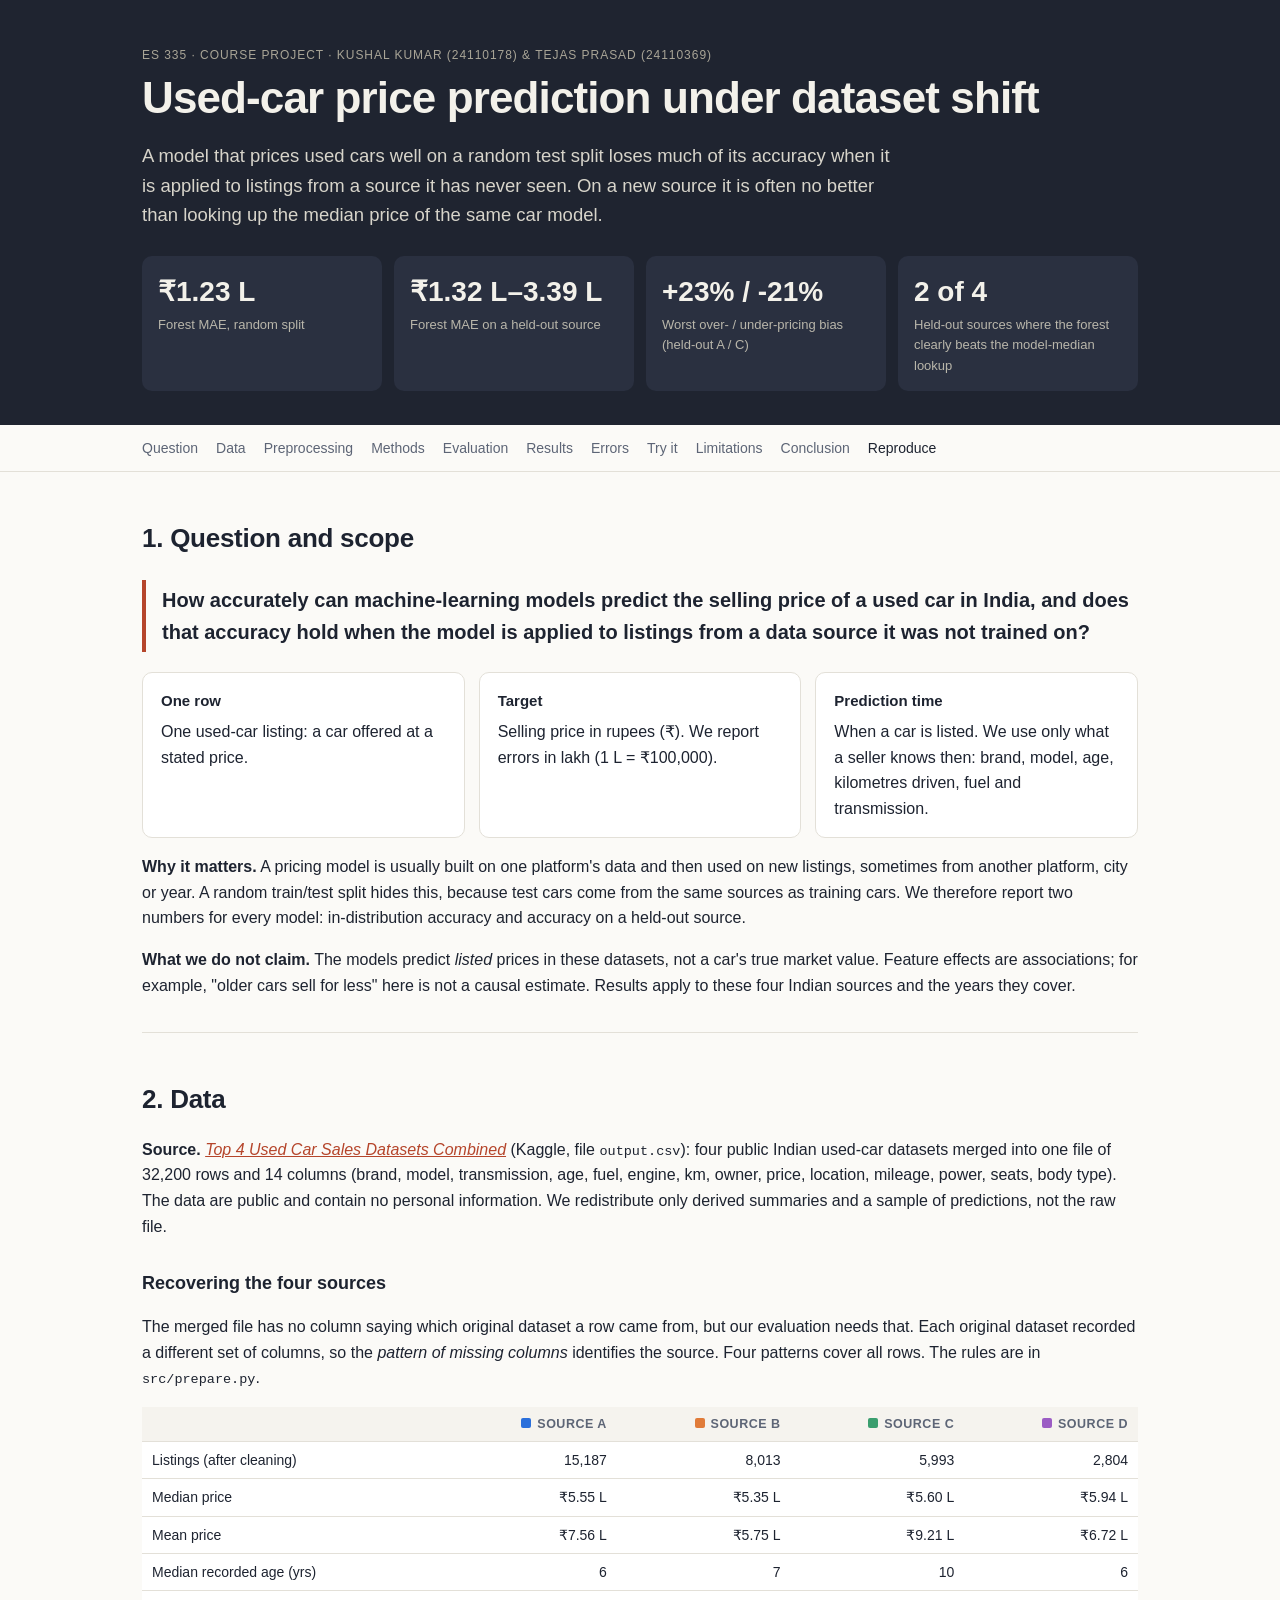
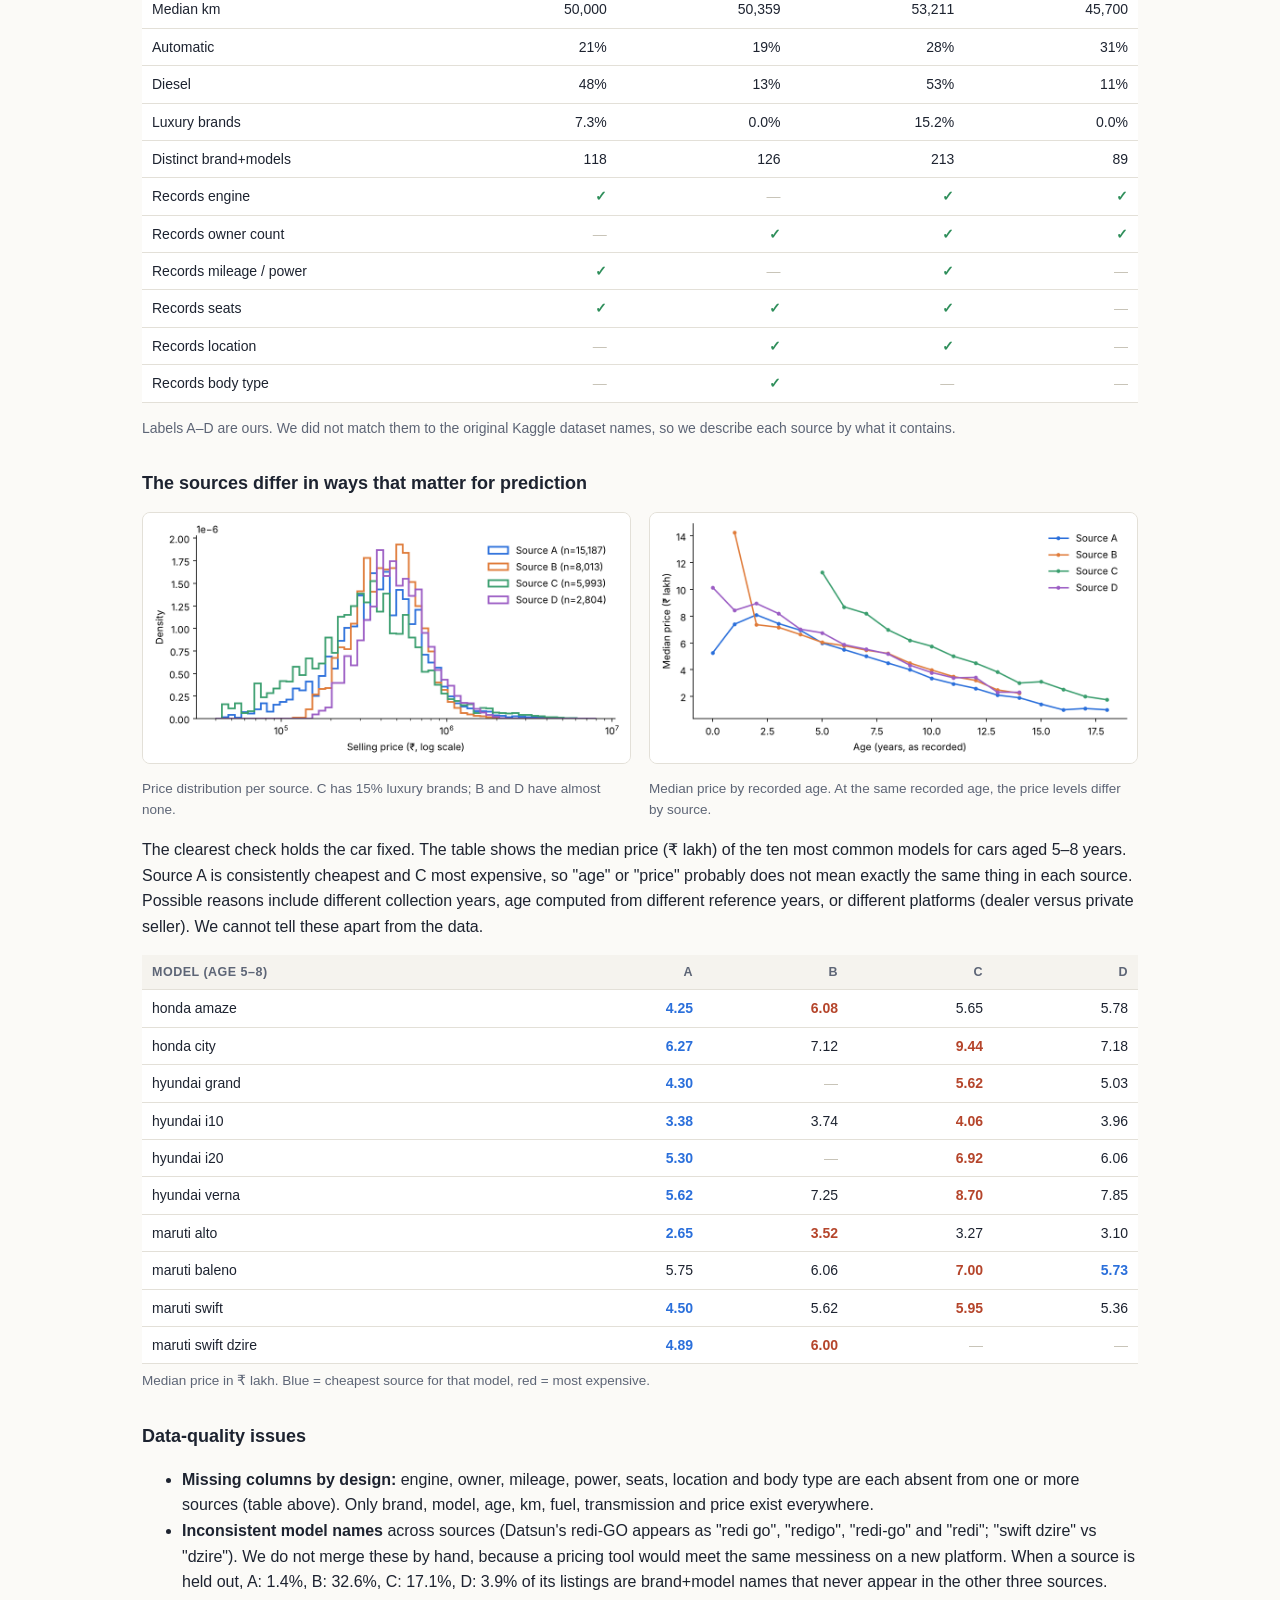
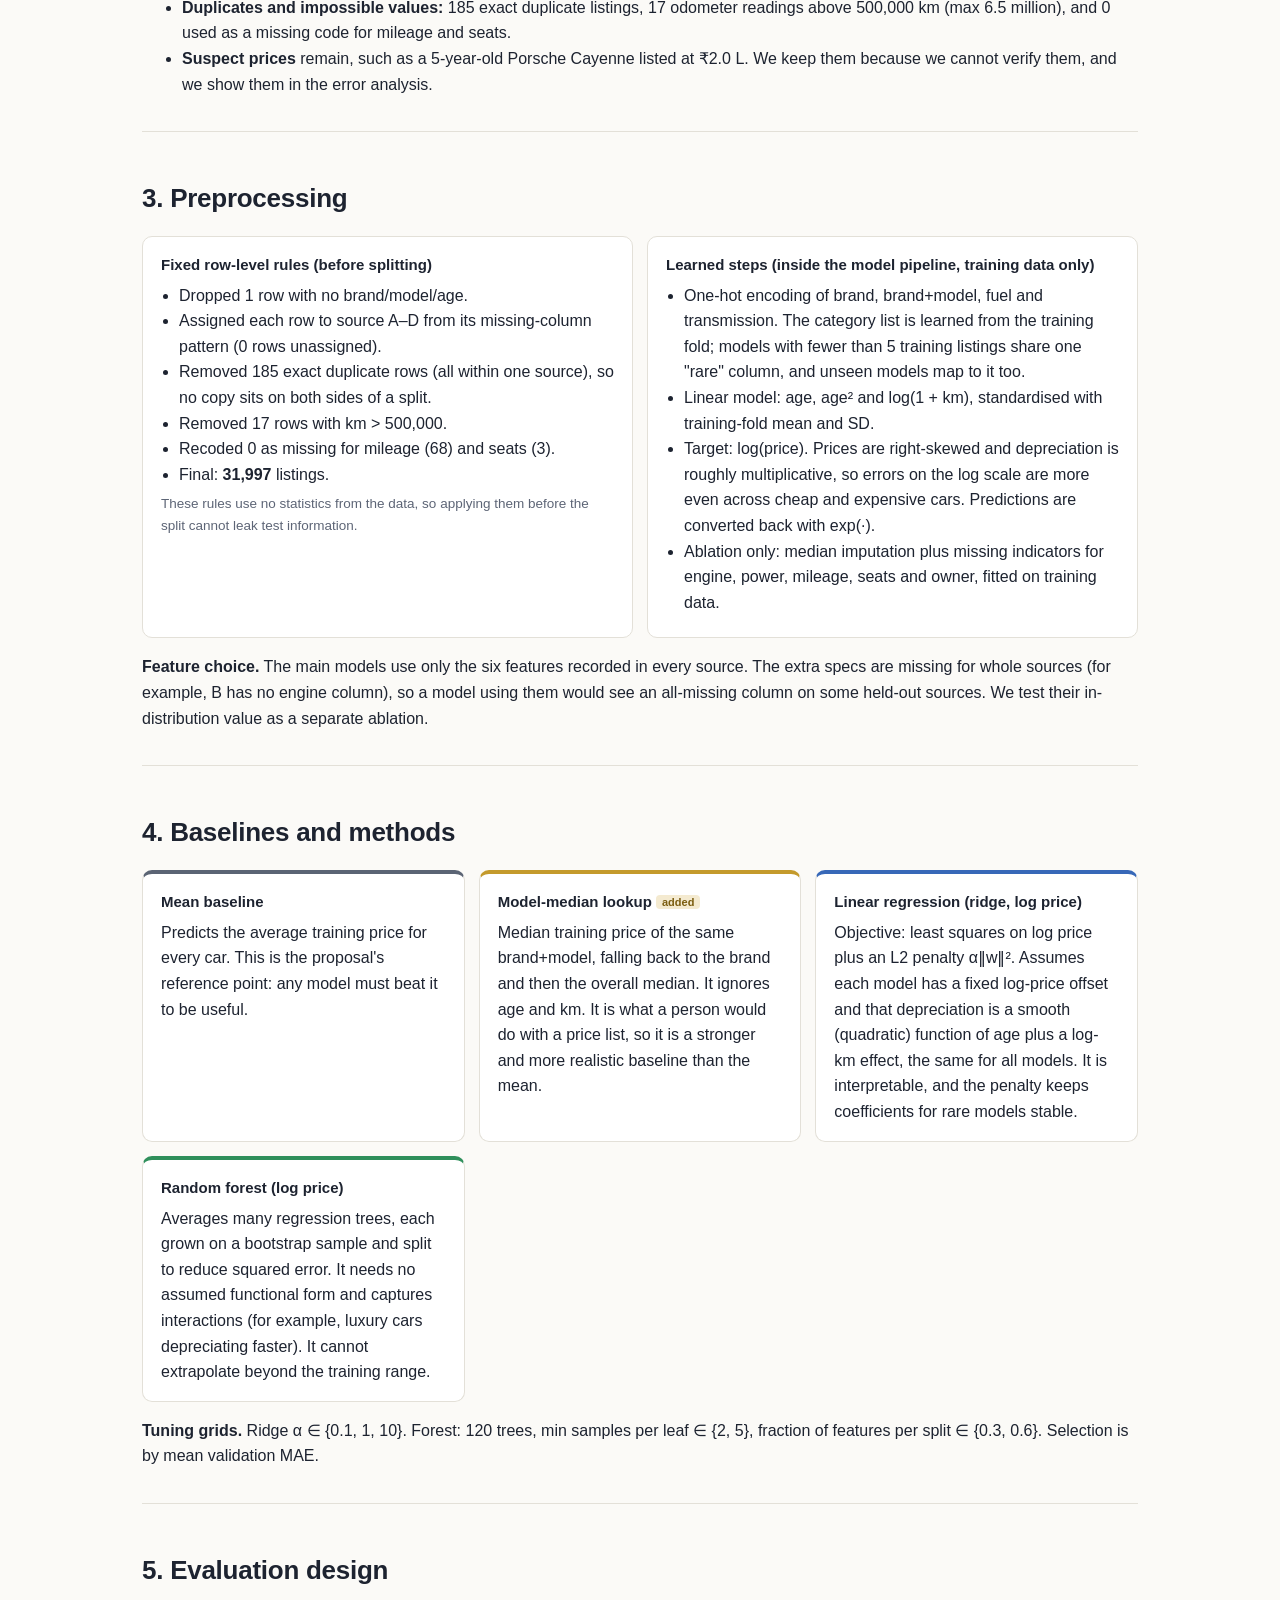
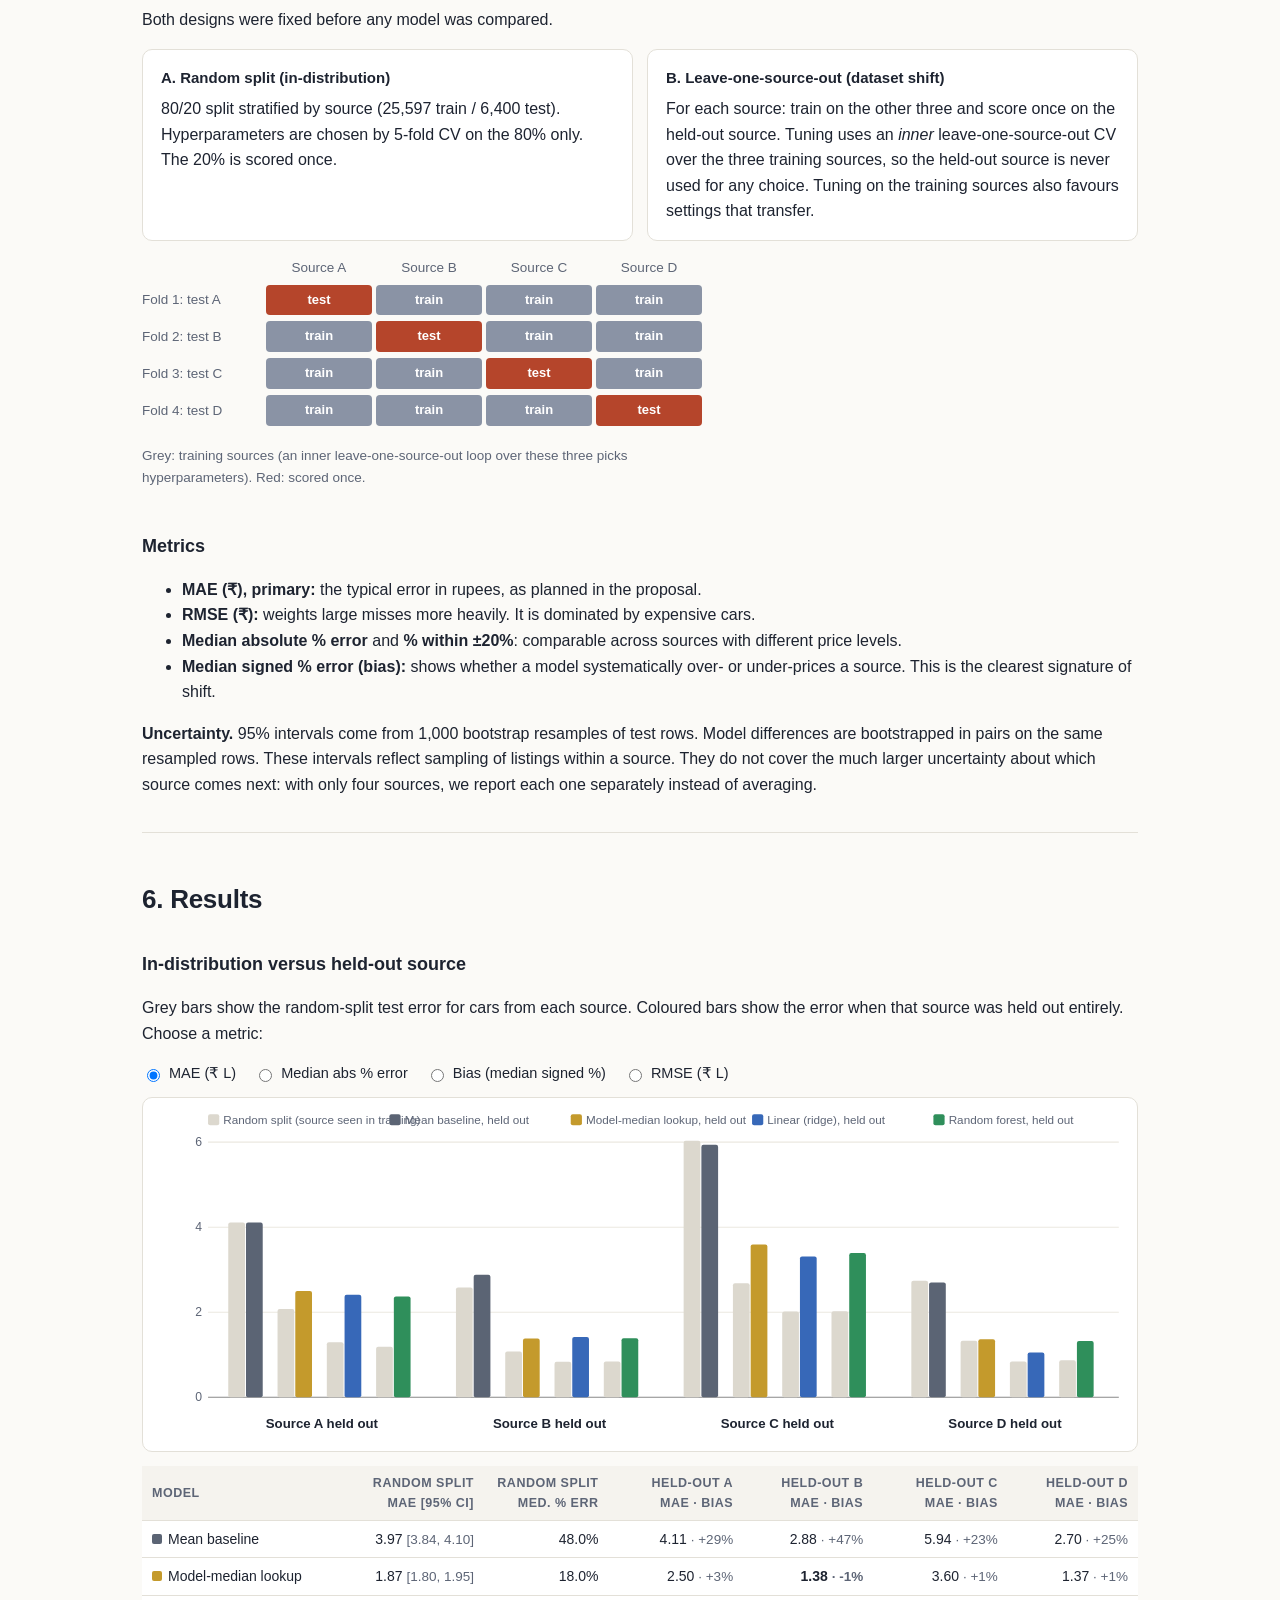
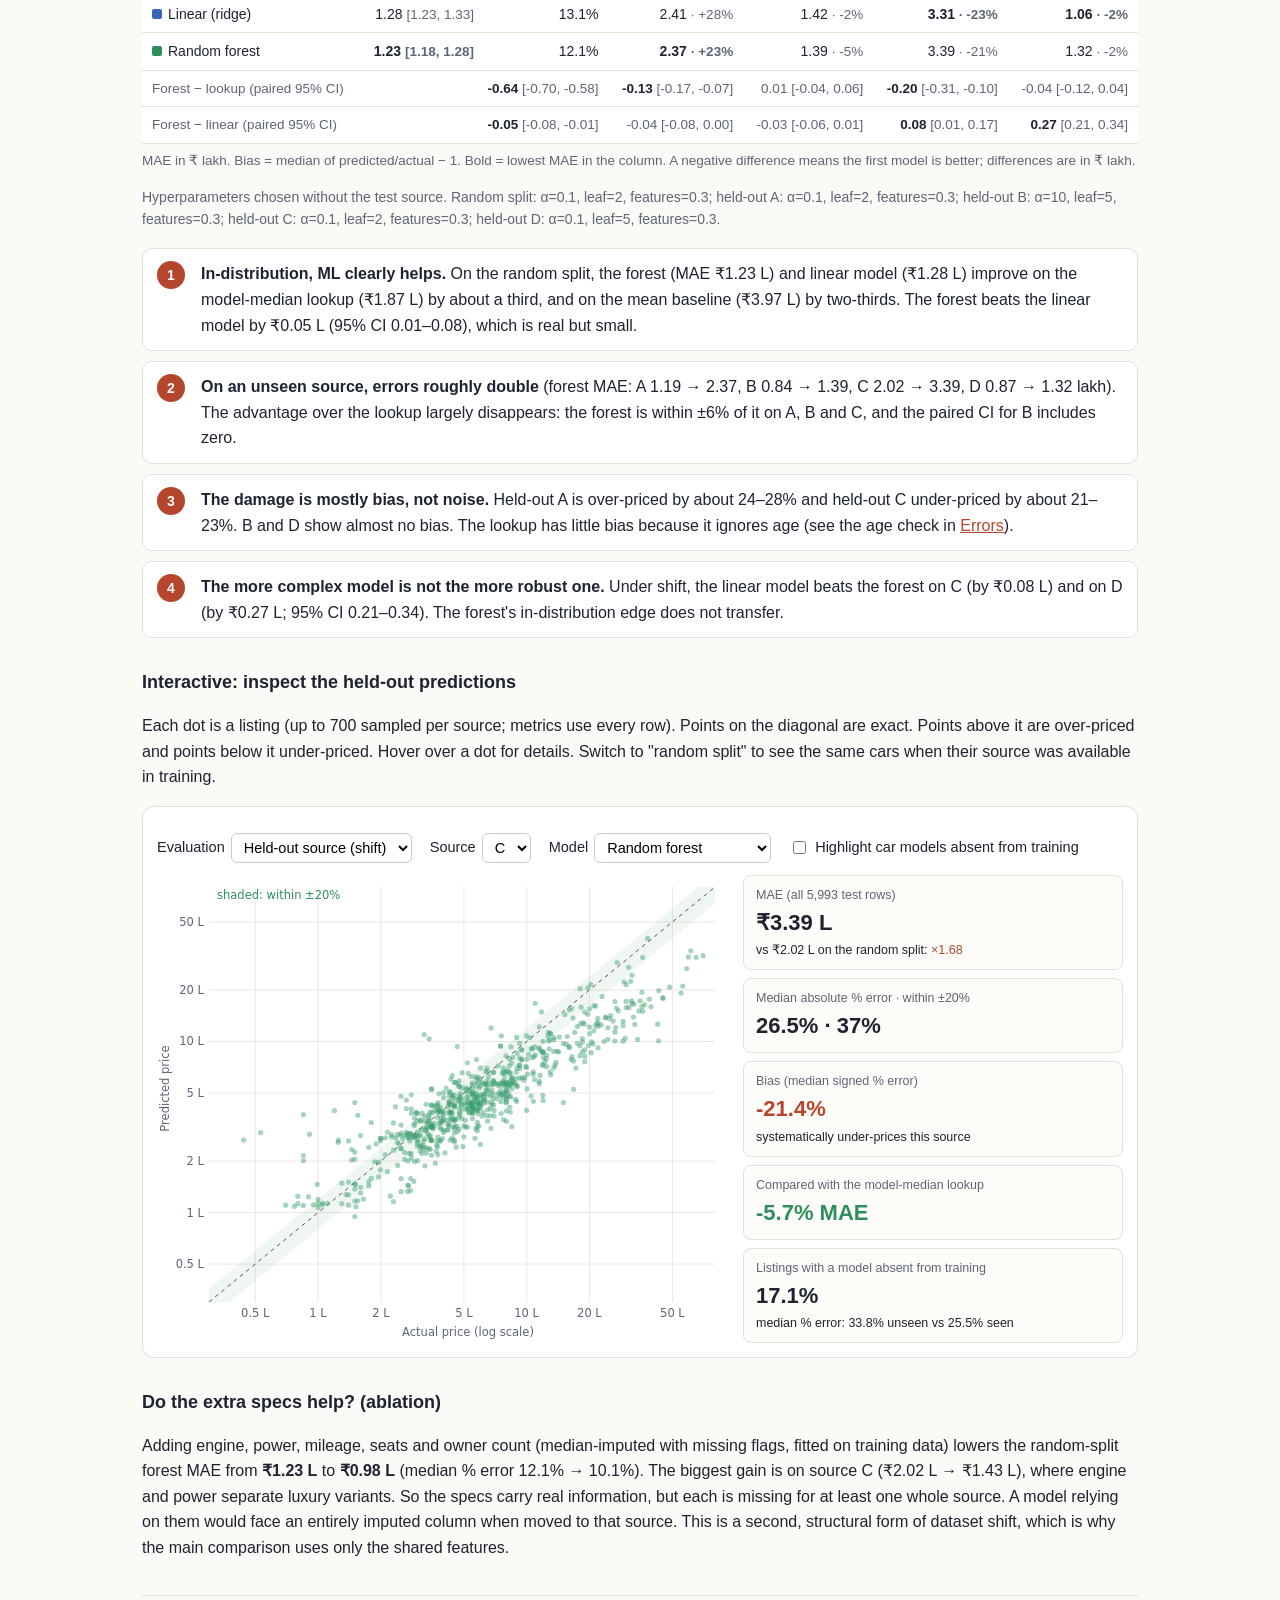
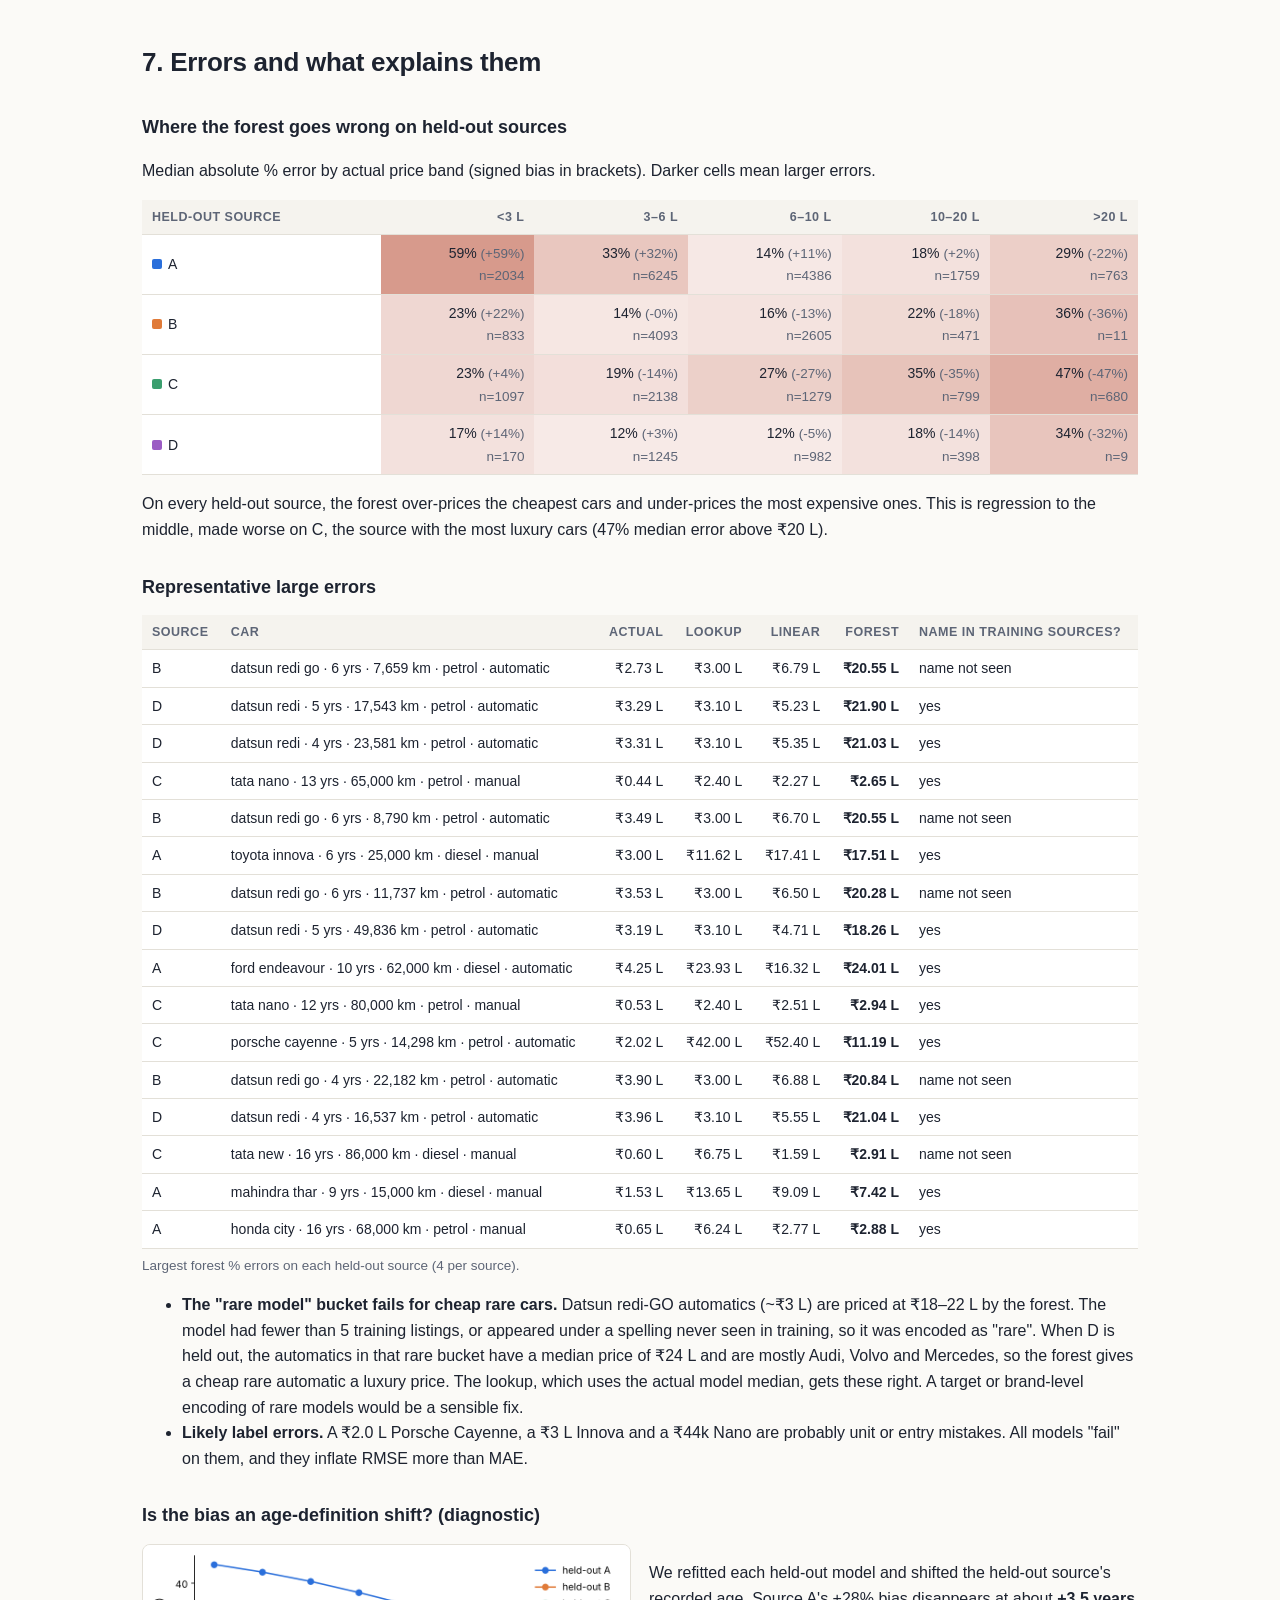
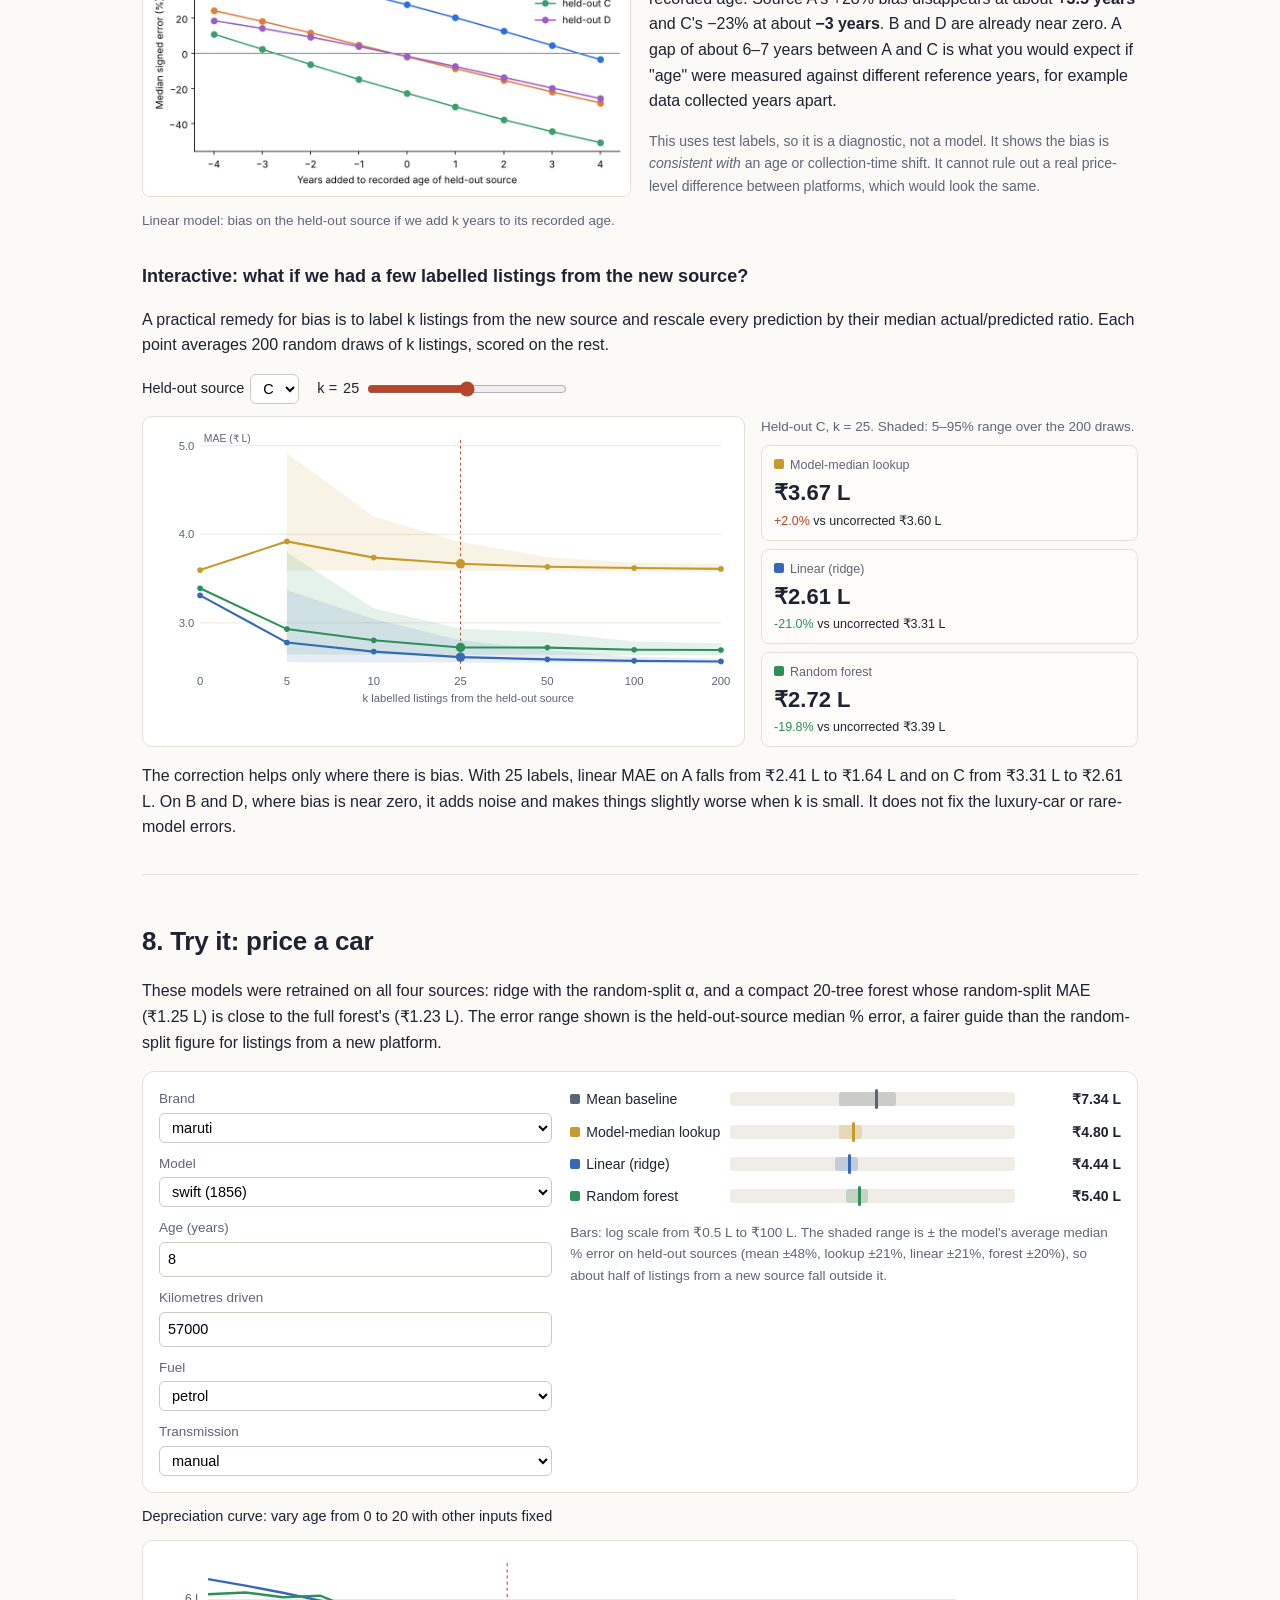
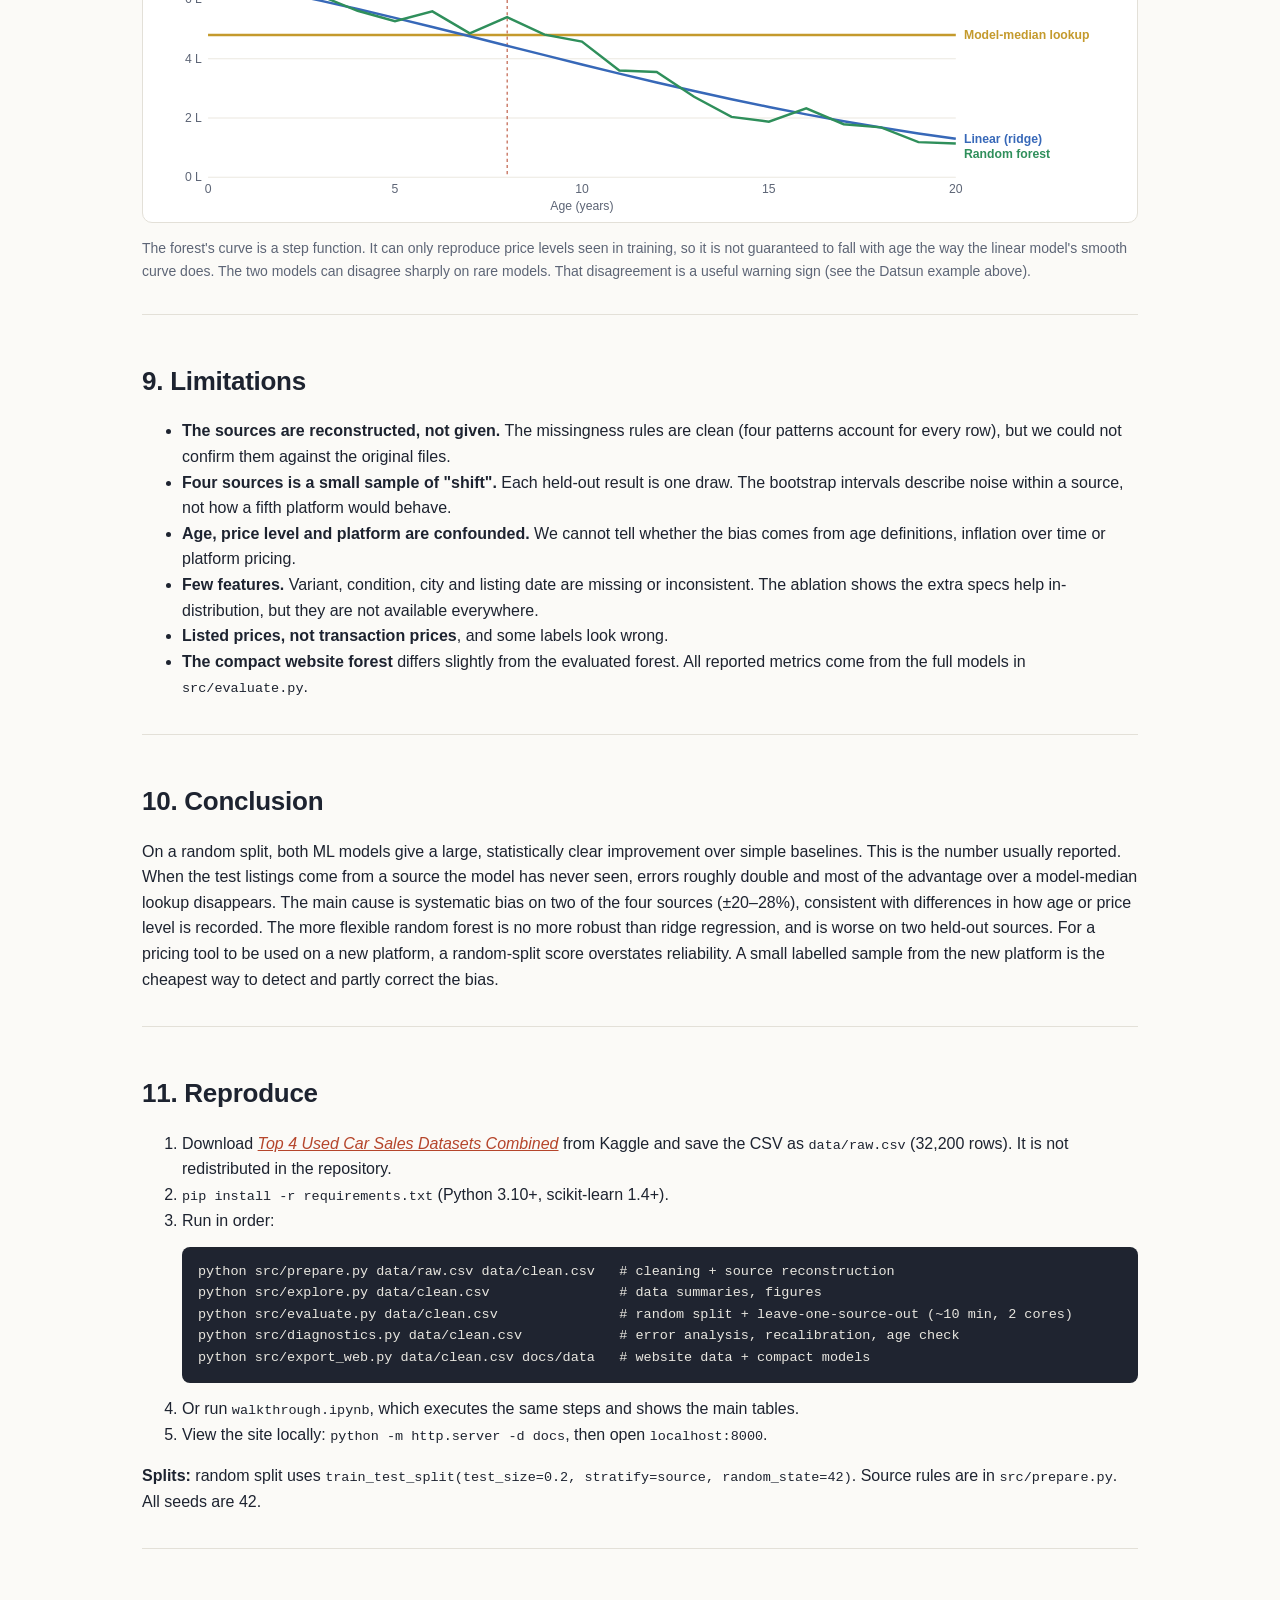
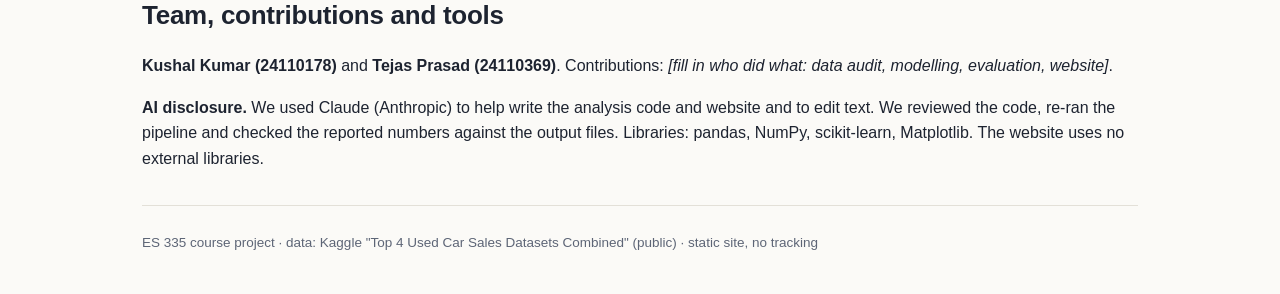
==== docs/index.html @ 98852e1e "Move project files to repo root" ====
<!DOCTYPE html>
<html lang="en">
<head>
<meta charset="utf-8">
<meta name="viewport" content="width=device-width, initial-scale=1">
<title>Used-Car Price Prediction Under Dataset Shift · ES 335</title>
<meta name="description" content="Do used-car price models trained on some Indian listing sources work on a source they have never seen? ES 335 course project.">
<link rel="icon" href="data:image/svg+xml,%3Csvg xmlns=%22http://www.w3.org/2000/svg%22 viewBox=%220 0 16 16%22%3E%3Crect width=%2216%22 height=%2216%22 rx=%223%22 fill=%22%23b5452b%22/%3E%3C/svg%3E">
<link rel="stylesheet" href="style.css">
</head>
<body>
<header class="hero">
  <div class="wrap">
    <p class="eyebrow">ES 335 · Course project · Kushal Kumar (24110178) &amp; Tejas Prasad (24110369)</p>
    <h1>Used-car price prediction under dataset shift</h1>
    <p class="lede">A model that prices used cars well on a random test split loses much of its accuracy when it is
      applied to listings from a source it has never seen. On a new source it is often no better than looking up the
      median price of the same car model.</p>
    <div class="kpis" id="kpis"></div>
  </div>
</header>

<nav class="toc" aria-label="Sections">
  <div class="wrap">
    <a href="#question">Question</a><a href="#data">Data</a><a href="#prep">Preprocessing</a>
    <a href="#methods">Methods</a><a href="#evaluation">Evaluation</a><a href="#results">Results</a>
    <a href="#errors">Errors</a><a href="#try">Try it</a><a href="#limits">Limitations</a>
    <a href="#conclusion">Conclusion</a><a href="#reproduce">Reproduce</a>
  </div>
</nav>

<main class="wrap">

<!-- ======================= QUESTION ======================= -->
<section id="question">
  <h2>1. Question and scope</h2>
  <p class="q">How accurately can machine-learning models predict the selling price of a used car in India, and does that
    accuracy hold when the model is applied to listings from a data source it was not trained on?</p>
  <div class="grid3">
    <div class="card"><h4>One row</h4><p>One used-car listing: a car offered at a stated price.</p></div>
    <div class="card"><h4>Target</h4><p>Selling price in rupees (₹). We report errors in lakh (1 L = ₹100,000).</p></div>
    <div class="card"><h4>Prediction time</h4><p>When a car is listed. We use only what a seller knows then:
      brand, model, age, kilometres driven, fuel and transmission.</p></div>
  </div>
  <p><strong>Why it matters.</strong> A pricing model is usually built on one platform's data and then used on new
    listings, sometimes from another platform, city or year. A random train/test split hides this, because test cars
    come from the same sources as training cars. We therefore report two numbers for every model: in-distribution
    accuracy and accuracy on a held-out source.</p>
  <p><strong>What we do not claim.</strong> The models predict <em>listed</em> prices in these datasets, not a car's
    true market value. Feature effects are associations; for example, "older cars sell for less" here is not a causal
    estimate. Results apply to these four Indian sources and the years they cover.</p>
</section>

<!-- ======================= DATA ======================= -->
<section id="data">
  <h2>2. Data</h2>
  <p><strong>Source.</strong> <a href="https://www.kaggle.com/datasets/satvshr/top-4-used-car-sales-datasets-combined"><em>Top 4 Used Car Sales Datasets Combined</em></a> (Kaggle, file <code>output.csv</code>): four public Indian used-car datasets
    merged into one file of 32,200 rows and 14 columns (brand, model, transmission, age, fuel, engine, km, owner, price,
    location, mileage, power, seats, body type). The data are public and contain no personal information. We
    redistribute only derived summaries and a sample of predictions, not the raw file.</p>

  <h3>Recovering the four sources</h3>
  <p>The merged file has no column saying which original dataset a row came from, but our evaluation needs that.
    Each original dataset recorded a different set of columns, so the <em>pattern of missing columns</em> identifies
    the source. Four patterns cover all rows. The rules are in <code>src/prepare.py</code>.</p>
  <div class="table-wrap"><table id="source-table"></table></div>
  <p class="note">Labels A–D are ours. We did not match them to the original Kaggle dataset names, so we describe
    each source by what it contains.</p>

  <h3>The sources differ in ways that matter for prediction</h3>
  <div class="fig2">
    <figure><img src="figures/price_by_source.png" alt="Price distributions by source on a log scale. Source C has a long upper tail from luxury cars; sources B and D are narrower.">
      <figcaption>Price distribution per source. C has 15% luxury brands; B and D have almost none.</figcaption></figure>
    <figure><img src="figures/price_vs_age.png" alt="Median price against recorded age for each source. At the same recorded age, source C prices are highest and source A lowest.">
      <figcaption>Median price by recorded age. At the same recorded age, the price levels differ by source.</figcaption></figure>
  </div>
  <p>The clearest check holds the car fixed. The table shows the median price (₹ lakh) of the ten most common models
    for cars aged 5–8 years. Source A is consistently cheapest and C most expensive, so "age" or "price" probably does
    not mean exactly the same thing in each source. Possible reasons include different collection years, age computed
    from different reference years, or different platforms (dealer versus private seller). We cannot tell these apart
    from the data.</p>
  <div class="table-wrap"><table id="same-model"></table></div>

  <h3>Data-quality issues</h3>
  <ul>
    <li><strong>Missing columns by design:</strong> engine, owner, mileage, power, seats, location and body type are
      each absent from one or more sources (table above). Only brand, model, age, km, fuel, transmission and price exist
      everywhere.</li>
    <li><strong>Inconsistent model names</strong> across sources (Datsun's redi-GO appears as "redi go", "redigo", "redi-go" and "redi"; "swift dzire" vs "dzire"). We do not
      merge these by hand, because a pricing tool would meet the same messiness on a new platform. <span id="unseen-text"></span></li>
    <li><strong>Duplicates and impossible values:</strong> 185 exact duplicate listings, 17 odometer readings above
      500,000 km (max 6.5 million), and 0 used as a missing code for mileage and seats.</li>
    <li><strong>Suspect prices</strong> remain, such as a 5-year-old Porsche Cayenne listed at ₹2.0 L. We keep them
      because we cannot verify them, and we show them in the error analysis.</li>
  </ul>
</section>

<!-- ======================= PREPROCESSING ======================= -->
<section id="prep">
  <h2>3. Preprocessing</h2>
  <div class="grid2">
    <div class="card">
      <h4>Fixed row-level rules (before splitting)</h4>
      <ul id="clean-list"></ul>
      <p class="small">These rules use no statistics from the data, so applying them before the split cannot leak
        test information.</p>
    </div>
    <div class="card">
      <h4>Learned steps (inside the model pipeline, training data only)</h4>
      <ul>
        <li>One-hot encoding of brand, brand+model, fuel and transmission. The category list is learned from the
          training fold; models with fewer than 5 training listings share one "rare" column, and unseen models map to
          it too.</li>
        <li>Linear model: age, age² and log(1 + km), standardised with training-fold mean and SD.</li>
        <li>Target: log(price). Prices are right-skewed and depreciation is roughly multiplicative, so errors on
          the log scale are more even across cheap and expensive cars. Predictions are converted back with exp(·).</li>
        <li>Ablation only: median imputation plus missing indicators for engine, power, mileage, seats and owner,
          fitted on training data.</li>
      </ul>
    </div>
  </div>
  <p><strong>Feature choice.</strong> The main models use only the six features recorded in every source. The extra
    specs are missing for whole sources (for example, B has no engine column), so a model using them would see an
    all-missing column on some held-out sources. We test their in-distribution value as a separate ablation.</p>
</section>

<!-- ======================= METHODS ======================= -->
<section id="methods">
  <h2>4. Baselines and methods</h2>
  <div class="grid2">
    <div class="card m-mean"><h4>Mean baseline</h4><p>Predicts the average training price for every car. This is the
      proposal's reference point: any model must beat it to be useful.</p></div>
    <div class="card m-lookup"><h4>Model-median lookup <span class="tag">added</span></h4><p>Median training price of
      the same brand+model, falling back to the brand and then the overall median. It ignores age and km. It is what a
      person would do with a price list, so it is a stronger and more realistic baseline than the mean.</p></div>
    <div class="card m-linear"><h4>Linear regression (ridge, log price)</h4><p>Objective: least squares on log price
      plus an L2 penalty α‖w‖². Assumes each model has a fixed log-price offset and that depreciation is a smooth
      (quadratic) function of age plus a log-km effect, the same for all models. It is interpretable, and the penalty
      keeps coefficients for rare models stable.</p></div>
    <div class="card m-forest"><h4>Random forest (log price)</h4><p>Averages many regression trees, each grown on a
      bootstrap sample and split to reduce squared error. It needs no assumed functional form and captures
      interactions (for example, luxury cars depreciating faster). It cannot extrapolate beyond the training range.</p></div>
  </div>
  <p><strong>Tuning grids.</strong> Ridge α ∈ {0.1, 1, 10}. Forest: 120 trees, min samples per leaf ∈ {2, 5},
    fraction of features per split ∈ {0.3, 0.6}. Selection is by mean validation MAE.</p>
</section>

<!-- ======================= EVALUATION ======================= -->
<section id="evaluation">
  <h2>5. Evaluation design</h2>
  <p>Both designs were fixed before any model was compared.</p>
  <div class="grid2">
    <div class="card">
      <h4>A. Random split (in-distribution)</h4>
      <p>80/20 split stratified by source (25,597 train / 6,400 test). Hyperparameters are chosen by 5-fold CV on the
        80% only. The 20% is scored once.</p>
    </div>
    <div class="card">
      <h4>B. Leave-one-source-out (dataset shift)</h4>
      <p>For each source: train on the other three and score once on the held-out source. Tuning uses an
        <em>inner</em> leave-one-source-out CV over the three training sources, so the held-out source is never used
        for any choice. Tuning on the training sources also favours settings that transfer.</p>
    </div>
  </div>
  <div class="loso-diagram" id="loso-diagram" aria-label="Diagram of leave-one-source-out folds"></div>
  <h3>Metrics</h3>
  <ul>
    <li><strong>MAE (₹), primary:</strong> the typical error in rupees, as planned in the proposal.</li>
    <li><strong>RMSE (₹):</strong> weights large misses more heavily. It is dominated by expensive cars.</li>
    <li><strong>Median absolute % error</strong> and <strong>% within ±20%</strong>: comparable across sources with
      different price levels.</li>
    <li><strong>Median signed % error (bias):</strong> shows whether a model systematically over- or under-prices a
      source. This is the clearest signature of shift.</li>
  </ul>
  <p><strong>Uncertainty.</strong> 95% intervals come from 1,000 bootstrap resamples of test rows. Model differences
    are bootstrapped in pairs on the same resampled rows. These intervals reflect sampling of listings within a source.
    They do not cover the much larger uncertainty about which source comes next: with only four sources, we report each
    one separately instead of averaging.</p>
</section>

<!-- ======================= RESULTS ======================= -->
<section id="results">
  <h2>6. Results</h2>
  <h3>In-distribution versus held-out source</h3>
  <p>Grey bars show the random-split test error for cars from each source. Coloured bars show the error when that
    source was held out entirely. Choose a metric:</p>
  <div class="controls" id="bar-controls">
    <label><input type="radio" name="barmetric" value="mae" checked> MAE (₹ L)</label>
    <label><input type="radio" name="barmetric" value="medape"> Median abs % error</label>
    <label><input type="radio" name="barmetric" value="bias_pct"> Bias (median signed %)</label>
    <label><input type="radio" name="barmetric" value="rmse"> RMSE (₹ L)</label>
  </div>
  <div id="bars" class="chart"></div>

  <div class="table-wrap"><table id="main-table"></table></div>
  <p class="note" id="tuning-note"></p>

  <div class="findings">
    <div class="finding"><b>1</b><p><strong>In-distribution, ML clearly helps.</strong> On the random split, the forest
      (MAE ₹1.23 L) and linear model (₹1.28 L) improve on the model-median lookup (₹1.87 L) by about a third, and on
      the mean baseline (₹3.97 L) by two-thirds. The forest beats the linear model by ₹0.05 L (95% CI 0.01–0.08),
      which is real but small.</p></div>
    <div class="finding"><b>2</b><p><strong>On an unseen source, errors roughly double</strong> (forest MAE: A 1.19 →
      2.37, B 0.84 → 1.39, C 2.02 → 3.39, D 0.87 → 1.32 lakh). The advantage over the lookup largely disappears:
      the forest is within ±6% of it on A, B and C, and the paired CI for B includes zero.</p></div>
    <div class="finding"><b>3</b><p><strong>The damage is mostly bias, not noise.</strong> Held-out A is over-priced by
      about 24–28% and held-out C under-priced by about 21–23%. B and D show almost no bias. The lookup has little
      bias because it ignores age (see the age check in <a href="#errors">Errors</a>).</p></div>
    <div class="finding"><b>4</b><p><strong>The more complex model is not the more robust one.</strong> Under shift, the
      linear model beats the forest on C (by ₹0.08 L) and on D (by ₹0.27 L; 95% CI 0.21–0.34). The forest's
      in-distribution edge does not transfer.</p></div>
  </div>

  <h3>Interactive: inspect the held-out predictions</h3>
  <p>Each dot is a listing (up to 700 sampled per source; metrics use every row). Points on the diagonal are exact.
    Points above it are over-priced and points below it under-priced. Hover over a dot for details. Switch to
    "random split" to see the same cars when their source was available in training.</p>
  <div class="explorer">
    <div class="controls">
      <label>Evaluation <select id="ex-design"><option value="loso">Held-out source (shift)</option><option value="random">Random split</option></select></label>
      <label>Source <select id="ex-source"><option>A</option><option>B</option><option selected>C</option><option>D</option></select></label>
      <label>Model <select id="ex-model"><option value="mean">Mean baseline</option><option value="lookup">Model-median lookup</option><option value="linear">Linear (ridge)</option><option value="forest" selected>Random forest</option></select></label>
      <label class="chk"><input type="checkbox" id="ex-unseen"> Highlight car models absent from training</label>
    </div>
    <div class="ex-body">
      <div class="scatter-wrap"><canvas id="scatter" width="560" height="460" aria-label="Actual versus predicted price scatter"></canvas><div id="tip" class="tip" hidden></div></div>
      <div class="ex-stats" id="ex-stats"></div>
    </div>
  </div>

  <h3>Do the extra specs help? (ablation)</h3>
  <p id="ablation-text"></p>
</section>

<!-- ======================= ERRORS ======================= -->
<section id="errors">
  <h2>7. Errors and what explains them</h2>

  <h3>Where the forest goes wrong on held-out sources</h3>
  <p>Median absolute % error by actual price band (signed bias in brackets). Darker cells mean larger errors.</p>
  <div class="table-wrap"><table id="band-table" class="heat"></table></div>
  <p>On every held-out source, the forest over-prices the cheapest cars and under-prices the most expensive ones.
    This is regression to the middle, made worse on C, the source with the most luxury cars (47% median error above ₹20 L).</p>

  <h3>Representative large errors</h3>
  <div class="table-wrap"><table id="worst-table"></table></div>
  <ul>
    <li><strong>The "rare model" bucket fails for cheap rare cars.</strong> Datsun redi-GO automatics (~₹3 L) are
      priced at ₹18–22 L by the forest. The model had fewer than 5 training listings, or appeared under a spelling never seen
      in training, so it was encoded as "rare". When D is held out, the automatics in that rare bucket have a median
      price of ₹24 L and are mostly Audi, Volvo and Mercedes, so the forest gives a cheap rare automatic a luxury
      price. The lookup, which uses the actual model
      median, gets these right. A target or brand-level encoding of rare models would be a sensible fix.</li>
    <li><strong>Likely label errors.</strong> A ₹2.0 L Porsche Cayenne, a ₹3 L Innova and a ₹44k Nano are probably
      unit or entry mistakes. All models "fail" on them, and they inflate RMSE more than MAE.</li>
  </ul>

  <h3>Is the bias an age-definition shift? (diagnostic)</h3>
  <div class="fig2">
    <figure><img src="figures/age_offset.png" alt="Median signed error of the linear model as years are added to the held-out source's recorded age. Source A's bias crosses zero at about plus 3.5 years, source C's at about minus 3 years.">
      <figcaption>Linear model: bias on the held-out source if we add k years to its recorded age.</figcaption></figure>
    <div>
      <p>We refitted each held-out model and shifted the held-out source's recorded age. Source A's +28% bias
        disappears at about <strong>+3.5 years</strong> and C's −23% at about <strong>−3 years</strong>. B and D are
        already near zero. A gap of about 6–7 years between A and C is what you would expect if "age" were measured
        against different reference years, for example data collected years apart.</p>
      <p class="note">This uses test labels, so it is a diagnostic, not a model. It shows the bias is
        <em>consistent with</em> an age or collection-time shift. It cannot rule out a real price-level difference
        between platforms, which would look the same.</p>
    </div>
  </div>

  <h3>Interactive: what if we had a few labelled listings from the new source?</h3>
  <p>A practical remedy for bias is to label k listings from the new source and rescale every prediction by their
    median actual/predicted ratio. Each point averages 200 random draws of k listings, scored on the rest.</p>
  <div class="controls">
    <label>Held-out source <select id="rc-source"><option>A</option><option>B</option><option selected>C</option><option>D</option></select></label>
    <label>k = <output id="rc-kout">25</output><input type="range" id="rc-k" min="0" max="6" value="3" step="1"></label>
  </div>
  <div class="recal">
    <div id="recal-chart" class="chart"></div>
    <div id="recal-stats" class="ex-stats"></div>
  </div>
  <p>The correction helps only where there is bias. With 25 labels, linear MAE on A falls from ₹2.41 L to ₹1.64 L
    and on C from ₹3.31 L to ₹2.61 L. On B and D, where bias is near zero, it adds noise and makes things slightly
    worse when k is small. It does not fix the luxury-car or rare-model errors.</p>
</section>

<!-- ======================= TRY IT ======================= -->
<section id="try">
  <h2>8. Try it: price a car</h2>
  <p>These models were retrained on all four sources: ridge with the random-split α, and a compact 20-tree forest
    whose random-split MAE (<span id="compact-mae"></span>) is close to the full forest's
    (<span id="full-mae"></span>). The error range shown is the held-out-source median % error, a fairer guide than the
    random-split figure for listings from a new platform.</p>
  <div class="predict">
    <form id="pform" onsubmit="return false">
      <label>Brand <select id="p-brand"></select></label>
      <label>Model <select id="p-model"></select></label>
      <label>Age (years) <input type="number" id="p-age" min="0" max="25" step="1" value="6"></label>
      <label>Kilometres driven <input type="number" id="p-km" min="0" max="500000" step="1000" value="50000"></label>
      <label>Fuel <select id="p-fuel"><option>petrol</option><option>diesel</option><option>cng</option><option>lpg</option><option>electric</option></select></label>
      <label>Transmission <select id="p-tr"><option>manual</option><option>automatic</option></select></label>
    </form>
    <div id="p-out" class="p-out"><p class="small">Loading models…</p></div>
  </div>
  <div class="controls"><label>Depreciation curve: vary age from 0 to 20 with other inputs fixed</label></div>
  <div id="dep-chart" class="chart"></div>
  <p class="note">The forest's curve is a step function. It can only reproduce price levels seen in training, so
    it is not guaranteed to fall with age the way the linear model's smooth curve does. The two models can disagree sharply on rare models. That disagreement is a useful warning sign
    (see the Datsun example above).</p>
</section>

<!-- ======================= LIMITATIONS ======================= -->
<section id="limits">
  <h2>9. Limitations</h2>
  <ul>
    <li><strong>The sources are reconstructed, not given.</strong> The missingness rules are clean (four patterns
      account for every row), but we could not confirm them against the original files.</li>
    <li><strong>Four sources is a small sample of "shift".</strong> Each held-out result is one draw. The bootstrap
      intervals describe noise within a source, not how a fifth platform would behave.</li>
    <li><strong>Age, price level and platform are confounded.</strong> We cannot tell whether the bias comes from age
      definitions, inflation over time or platform pricing.</li>
    <li><strong>Few features.</strong> Variant, condition, city and listing date are missing or inconsistent. The
      ablation shows the extra specs help in-distribution, but they are not available everywhere.</li>
    <li><strong>Listed prices, not transaction prices</strong>, and some labels look wrong.</li>
    <li><strong>The compact website forest</strong> differs slightly from the evaluated forest. All reported metrics
      come from the full models in <code>src/evaluate.py</code>.</li>
  </ul>
</section>

<!-- ======================= CONCLUSION ======================= -->
<section id="conclusion">
  <h2>10. Conclusion</h2>
  <p>On a random split, both ML models give a large, statistically clear improvement over simple baselines. This is
    the number usually reported. When the test listings come from a source the model has never seen, errors roughly
    double and most of the advantage over a model-median lookup disappears. The main cause is systematic bias on two
    of the four sources (±20–28%), consistent with differences in how age or price level is recorded. The more
    flexible random forest is no more robust than ridge regression, and is worse on two held-out sources. For a pricing
    tool to be used on a new platform, a random-split score overstates reliability. A small labelled sample from the
    new platform is the cheapest way to detect and partly correct the bias.</p>
</section>

<!-- ======================= REPRODUCE ======================= -->
<section id="reproduce">
  <h2>11. Reproduce</h2>
  <ol>
    <li>Download <a href="https://www.kaggle.com/datasets/satvshr/top-4-used-car-sales-datasets-combined"><em>Top 4 Used Car Sales Datasets Combined</em></a> from Kaggle and save the CSV as <code>data/raw.csv</code>
      (32,200 rows). It is not redistributed in the repository.</li>
    <li><code>pip install -r requirements.txt</code> (Python 3.10+, scikit-learn 1.4+).</li>
    <li>Run in order:
<pre>python src/prepare.py data/raw.csv data/clean.csv   # cleaning + source reconstruction
python src/explore.py data/clean.csv                # data summaries, figures
python src/evaluate.py data/clean.csv               # random split + leave-one-source-out (~10 min, 2 cores)
python src/diagnostics.py data/clean.csv            # error analysis, recalibration, age check
python src/export_web.py data/clean.csv docs/data   # website data + compact models</pre></li>
    <li>Or run <code>walkthrough.ipynb</code>, which executes the same steps and shows the main tables.</li>
    <li>View the site locally: <code>python -m http.server -d docs</code>, then open <code>localhost:8000</code>.</li>
  </ol>
  <p><strong>Splits:</strong> random split uses <code>train_test_split(test_size=0.2, stratify=source,
    random_state=42)</code>. Source rules are in <code>src/prepare.py</code>. All seeds are 42.</p>
</section>

<section id="team">
  <h2>Team, contributions and tools</h2>
  <!-- EDIT BEFORE PUBLISHING: replace with each member's actual contribution. -->
  <p><strong>Kushal Kumar (24110178)</strong> and <strong>Tejas Prasad (24110369)</strong>. Contributions: <em>[fill
    in who did what: data audit, modelling, evaluation, website]</em>.</p>
  <p><strong>AI disclosure.</strong> We used Claude (Anthropic) to help write the analysis code and website and to edit
    text. We reviewed the code, re-ran the pipeline and checked the reported numbers against the output files.
    Libraries: pandas, NumPy, scikit-learn, Matplotlib. The website uses no external libraries.</p>
</section>
</main>
<footer><div class="wrap small">ES 335 course project · data: Kaggle "Top 4 Used Car Sales Datasets Combined" (public) · static site, no tracking</div></footer>
<script src="models.js"></script>
<script src="app.js"></script>
</body>
</html>
---- docs/style.css ----
:root {
  --bg: #fbfaf7; --fg: #1d2330; --muted: #5d6576; --line: #e3e0d8; --card: #ffffff;
  --accent: #b5452b; --A: #2a6fdb; --B: #e07b39; --C: #3a9e6e; --D: #9b5cc4;
  --mean: #5b6474; --lookup: #c49a2c; --linear: #3768b8; --forest: #2f8f5b;
  --mono: ui-monospace, SFMono-Regular, Menlo, Consolas, monospace;
}
* { box-sizing: border-box; }
html { scroll-behavior: smooth; scroll-padding-top: 56px; }
body { margin: 0; background: var(--bg); color: var(--fg); font: 16px/1.6 -apple-system, "Segoe UI", Roboto, Helvetica, Arial, sans-serif; }
.wrap { max-width: 1040px; margin: 0 auto; padding: 0 22px; }
h1 { font-size: clamp(28px, 4.4vw, 44px); line-height: 1.12; margin: 8px 0 14px; letter-spacing: -0.02em; }
h2 { font-size: 26px; margin: 0 0 14px; letter-spacing: -0.01em; }
h3 { font-size: 18px; margin: 30px 0 10px; }
h4 { margin: 0 0 6px; font-size: 15px; }
a { color: var(--accent); }
code, pre { font-family: var(--mono); font-size: 13.5px; }
pre { background: #1f2430; color: #e8e6df; padding: 14px 16px; border-radius: 8px; overflow-x: auto; }
.small { font-size: 13.5px; color: var(--muted); }
.note { font-size: 14px; color: var(--muted); }
.hero { background: #1f2430; color: #f3f1ea; padding: 46px 0 34px; }
.hero .lede { font-size: 18.5px; max-width: 760px; color: #d7d4ca; }
.eyebrow { text-transform: uppercase; letter-spacing: .08em; font-size: 12px; color: #a9a597; margin: 0; }
.kpis { display: grid; grid-template-columns: repeat(auto-fit, minmax(200px, 1fr)); gap: 12px; margin-top: 26px; }
.kpi { background: #2a3040; border-radius: 10px; padding: 14px 16px; }
.kpi .v { font-size: 28px; font-weight: 700; font-variant-numeric: tabular-nums; }
.kpi .l { font-size: 13px; color: #b9b6aa; }
.toc { position: sticky; top: 0; z-index: 10; background: rgba(251,250,247,.95); backdrop-filter: blur(6px); border-bottom: 1px solid var(--line); }
.toc .wrap { display: flex; gap: 18px; overflow-x: auto; white-space: nowrap; padding-top: 12px; padding-bottom: 12px; }
.toc a { color: var(--muted); text-decoration: none; font-size: 14px; }
.toc a:hover, .toc a.on { color: var(--fg); }
section { padding: 46px 0 18px; border-bottom: 1px solid var(--line); }
.q { font-size: 20px; font-weight: 600; border-left: 4px solid var(--accent); padding: 4px 0 4px 16px; }
.grid2, .grid3 { display: grid; gap: 14px; margin: 16px 0; }
.grid2 { grid-template-columns: repeat(auto-fit, minmax(300px, 1fr)); }
.grid3 { grid-template-columns: repeat(auto-fit, minmax(220px, 1fr)); }
.card { background: var(--card); border: 1px solid var(--line); border-radius: 10px; padding: 16px 18px; }
.card p { margin: 0; }
.card ul { margin: 6px 0; padding-left: 18px; }
.m-mean { border-top: 4px solid var(--mean); } .m-lookup { border-top: 4px solid var(--lookup); }
.m-linear { border-top: 4px solid var(--linear); } .m-forest { border-top: 4px solid var(--forest); }
.tag { font-size: 11px; background: #f4ead0; color: #7b5d10; padding: 1px 6px; border-radius: 4px; font-weight: 600; vertical-align: middle; }
.table-wrap { overflow-x: auto; margin: 14px 0; }
table { border-collapse: collapse; width: 100%; font-size: 14px; font-variant-numeric: tabular-nums; background: var(--card); }
th, td { white-space: nowrap; padding: 7px 10px; border-bottom: 1px solid var(--line); text-align: right; }
th:first-child, td:first-child { text-align: left; }
th { font-size: 12.5px; text-transform: uppercase; letter-spacing: .04em; color: var(--muted); font-weight: 600; background: #f5f3ee; }
td.txt, th.txt { text-align: left; }
tr.best td { font-weight: 700; }
.yes { color: #2f8f5b; font-weight: 700; } .no { color: #c8c4b8; }
.sw { display: inline-block; width: 10px; height: 10px; border-radius: 2px; margin-right: 6px; vertical-align: 0; }
figure { margin: 0; } figure img { width: 100%; border: 1px solid var(--line); border-radius: 8px; background: #fff; }
figcaption { font-size: 13.5px; color: var(--muted); margin-top: 6px; }
.fig2 { display: grid; grid-template-columns: repeat(auto-fit, minmax(320px, 1fr)); gap: 18px; margin: 14px 0; align-items: start; }
.controls { display: flex; flex-wrap: wrap; gap: 10px 18px; align-items: center; margin: 12px 0; font-size: 14.5px; }
.controls label { display: inline-flex; gap: 6px; align-items: center; }
select, input[type=number] { font: inherit; font-size: 14.5px; padding: 5px 8px; border: 1px solid #cfcabe; border-radius: 6px; background: #fff; }
input[type=range] { width: 200px; accent-color: var(--accent); }
.chart { width: 100%; background: var(--card); border: 1px solid var(--line); border-radius: 10px; padding: 8px; }
.chart svg { display: block; width: 100%; height: auto; }
.findings { display: grid; gap: 10px; margin: 18px 0; }
.finding { display: grid; grid-template-columns: 34px 1fr; gap: 10px; background: var(--card); border: 1px solid var(--line); border-radius: 10px; padding: 12px 14px; }
.finding b { width: 28px; height: 28px; border-radius: 50%; background: var(--accent); color: #fff; display: grid; place-items: center; font-size: 14px; }
.finding p { margin: 0; }
.explorer { background: var(--card); border: 1px solid var(--line); border-radius: 12px; padding: 14px; }
.ex-body { display: grid; grid-template-columns: minmax(0, 1.5fr) minmax(220px, 1fr); gap: 16px; }
.scatter-wrap { position: relative; }
#scatter { width: 100%; height: auto; display: block; }
.tip { position: absolute; pointer-events: none; background: #1f2430; color: #f3f1ea; padding: 7px 10px; border-radius: 6px; font-size: 12.5px; line-height: 1.45; white-space: nowrap; z-index: 5; }
.ex-stats { display: grid; gap: 8px; align-content: start; }
.stat { border: 1px solid var(--line); border-radius: 8px; padding: 9px 12px; background: #fdfcf9; }
.stat .v { font-size: 22px; font-weight: 700; font-variant-numeric: tabular-nums; }
.stat .l { font-size: 12.5px; color: var(--muted); }
.stat .d { font-size: 12.5px; }
.up { color: #b5452b; } .down { color: #2f8f5b; }
.heat td { transition: background .2s; }
.recal { display: grid; grid-template-columns: minmax(0, 1.6fr) minmax(220px, 1fr); gap: 16px; }
.predict { display: grid; grid-template-columns: minmax(240px, 1fr) minmax(0, 1.4fr); gap: 18px; background: var(--card); border: 1px solid var(--line); border-radius: 12px; padding: 16px; }
.predict form { display: grid; gap: 10px; }
.predict form label { display: grid; gap: 3px; font-size: 13.5px; color: var(--muted); }
.p-out { display: grid; gap: 10px; align-content: start; }
.prow { display: grid; grid-template-columns: 150px 1fr 96px; gap: 10px; align-items: center; font-size: 14px; }
.pbar { height: 14px; border-radius: 3px; position: relative; background: #f0ede6; }
.pbar i { position: absolute; top: 0; bottom: 0; border-radius: 3px; opacity: .25; }
.pbar u { position: absolute; top: -3px; bottom: -3px; width: 3px; border-radius: 2px; }
.pval { text-align: right; font-weight: 700; font-variant-numeric: tabular-nums; }
.loso-diagram { display: grid; gap: 6px; margin: 16px 0; max-width: 560px; }
.loso-row { display: grid; grid-template-columns: 120px repeat(4, 1fr); gap: 4px; font-size: 13px; align-items: center; }
.loso-row span.c { padding: 5px 0; text-align: center; border-radius: 4px; color: #fff; font-weight: 600; }
.loso-row span.tr { background: #8a93a5; } .loso-row span.te { background: var(--accent); }
footer { padding: 26px 0 40px; }
@media (max-width: 760px) {
  .ex-body, .recal, .predict { grid-template-columns: 1fr; }
  .prow { grid-template-columns: 110px 1fr 84px; }
}
td.txt { white-space: normal; }
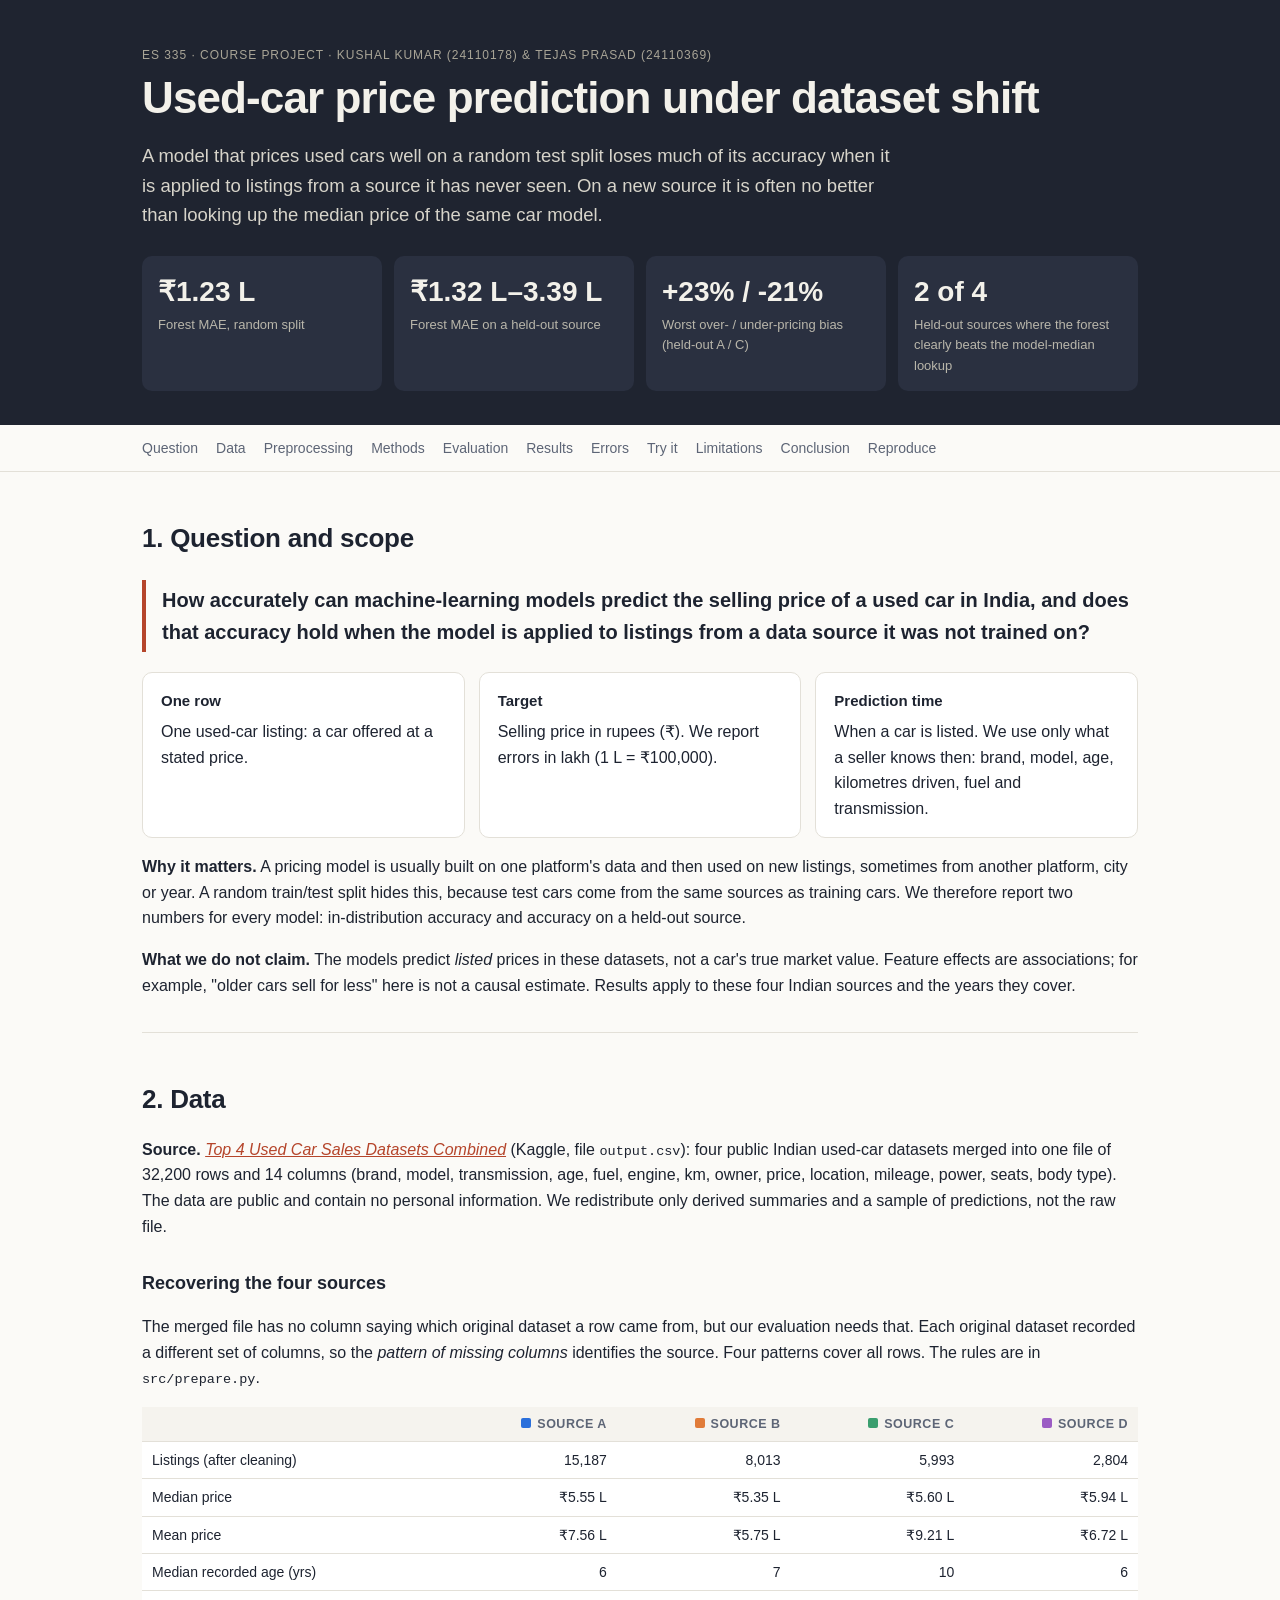
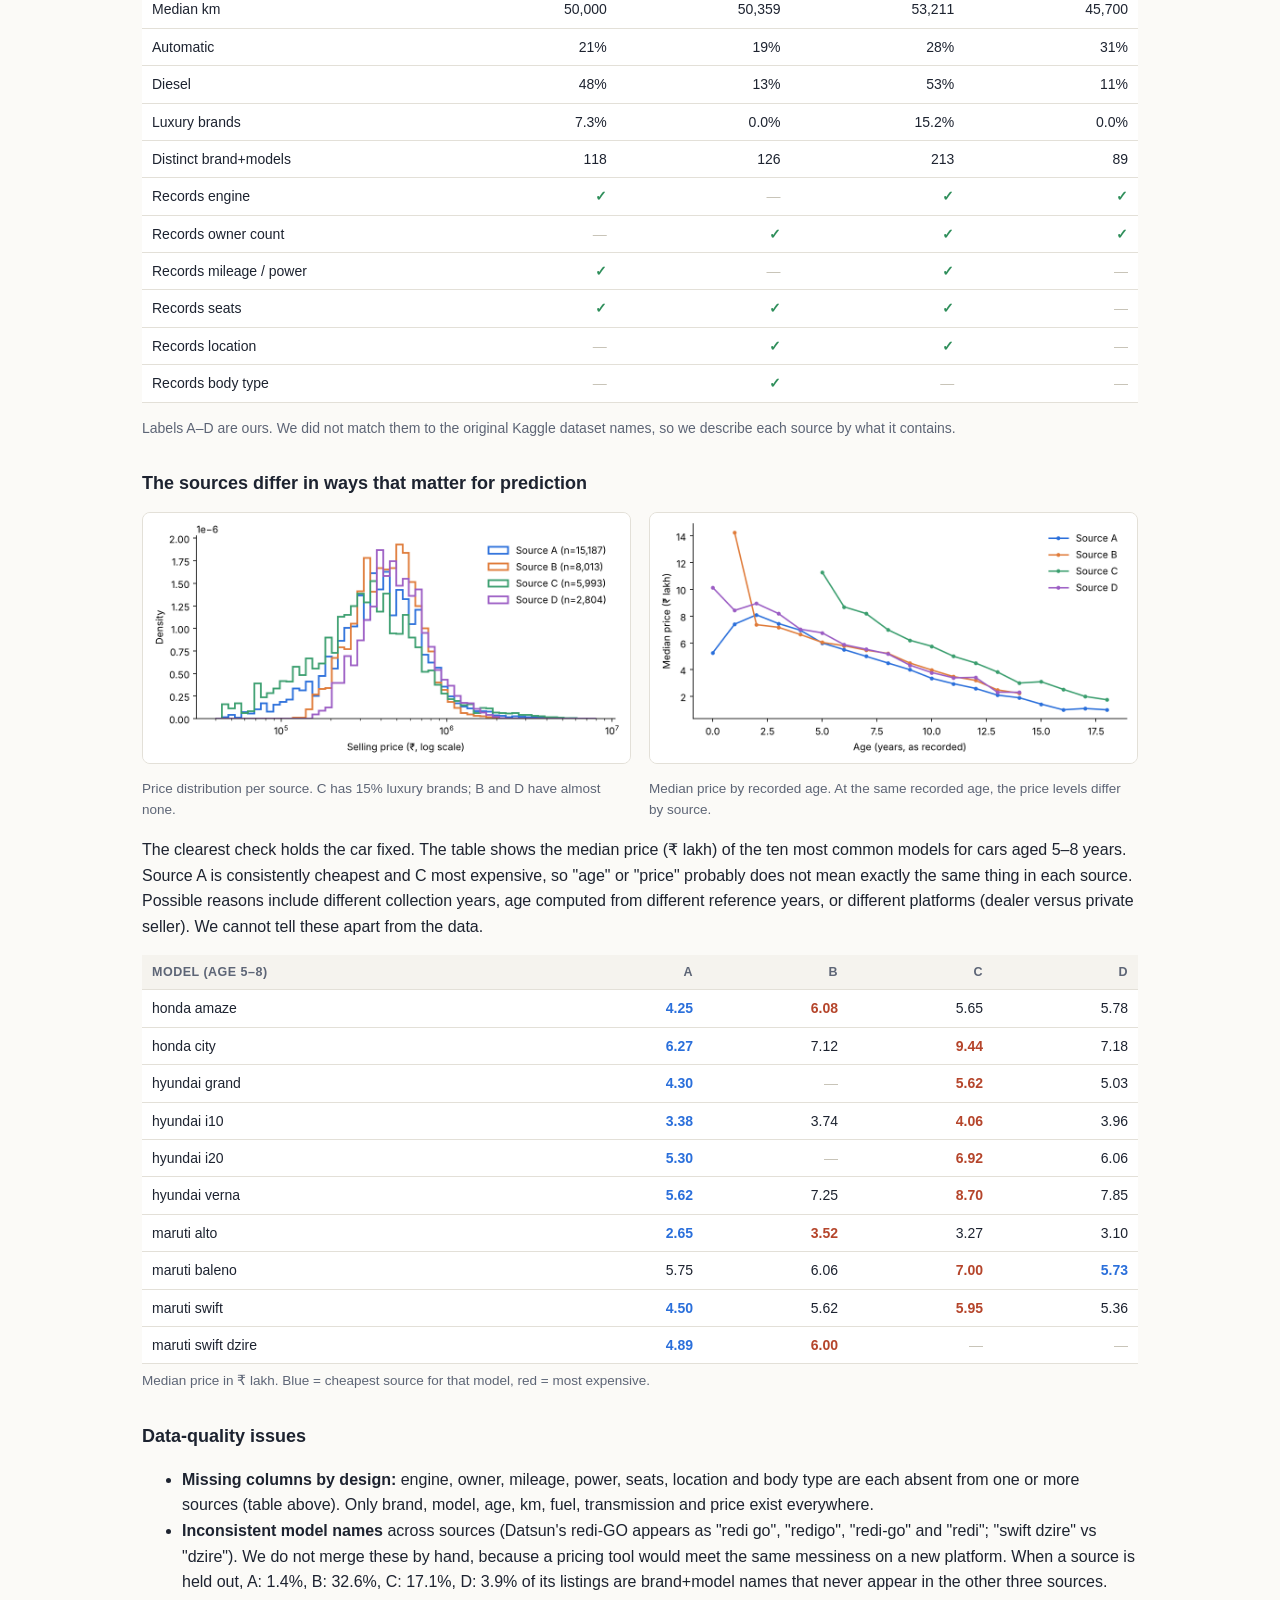
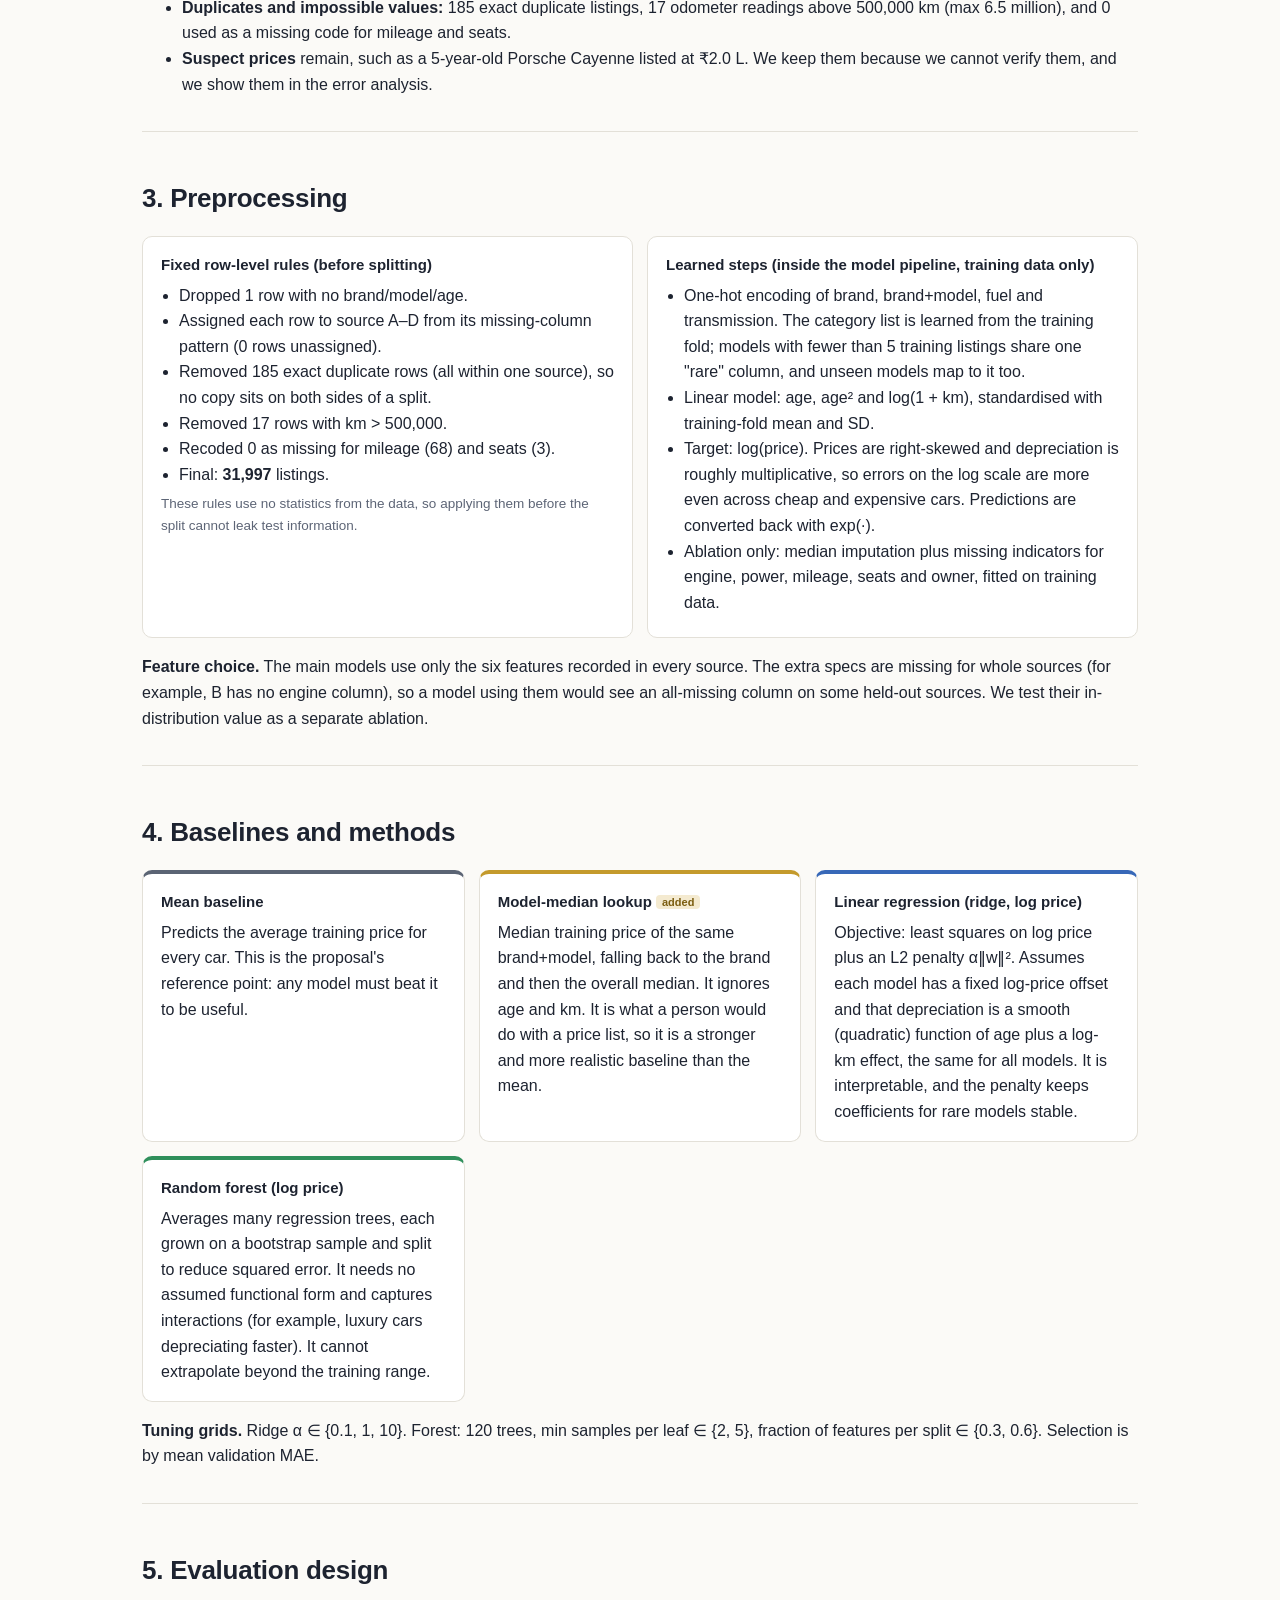
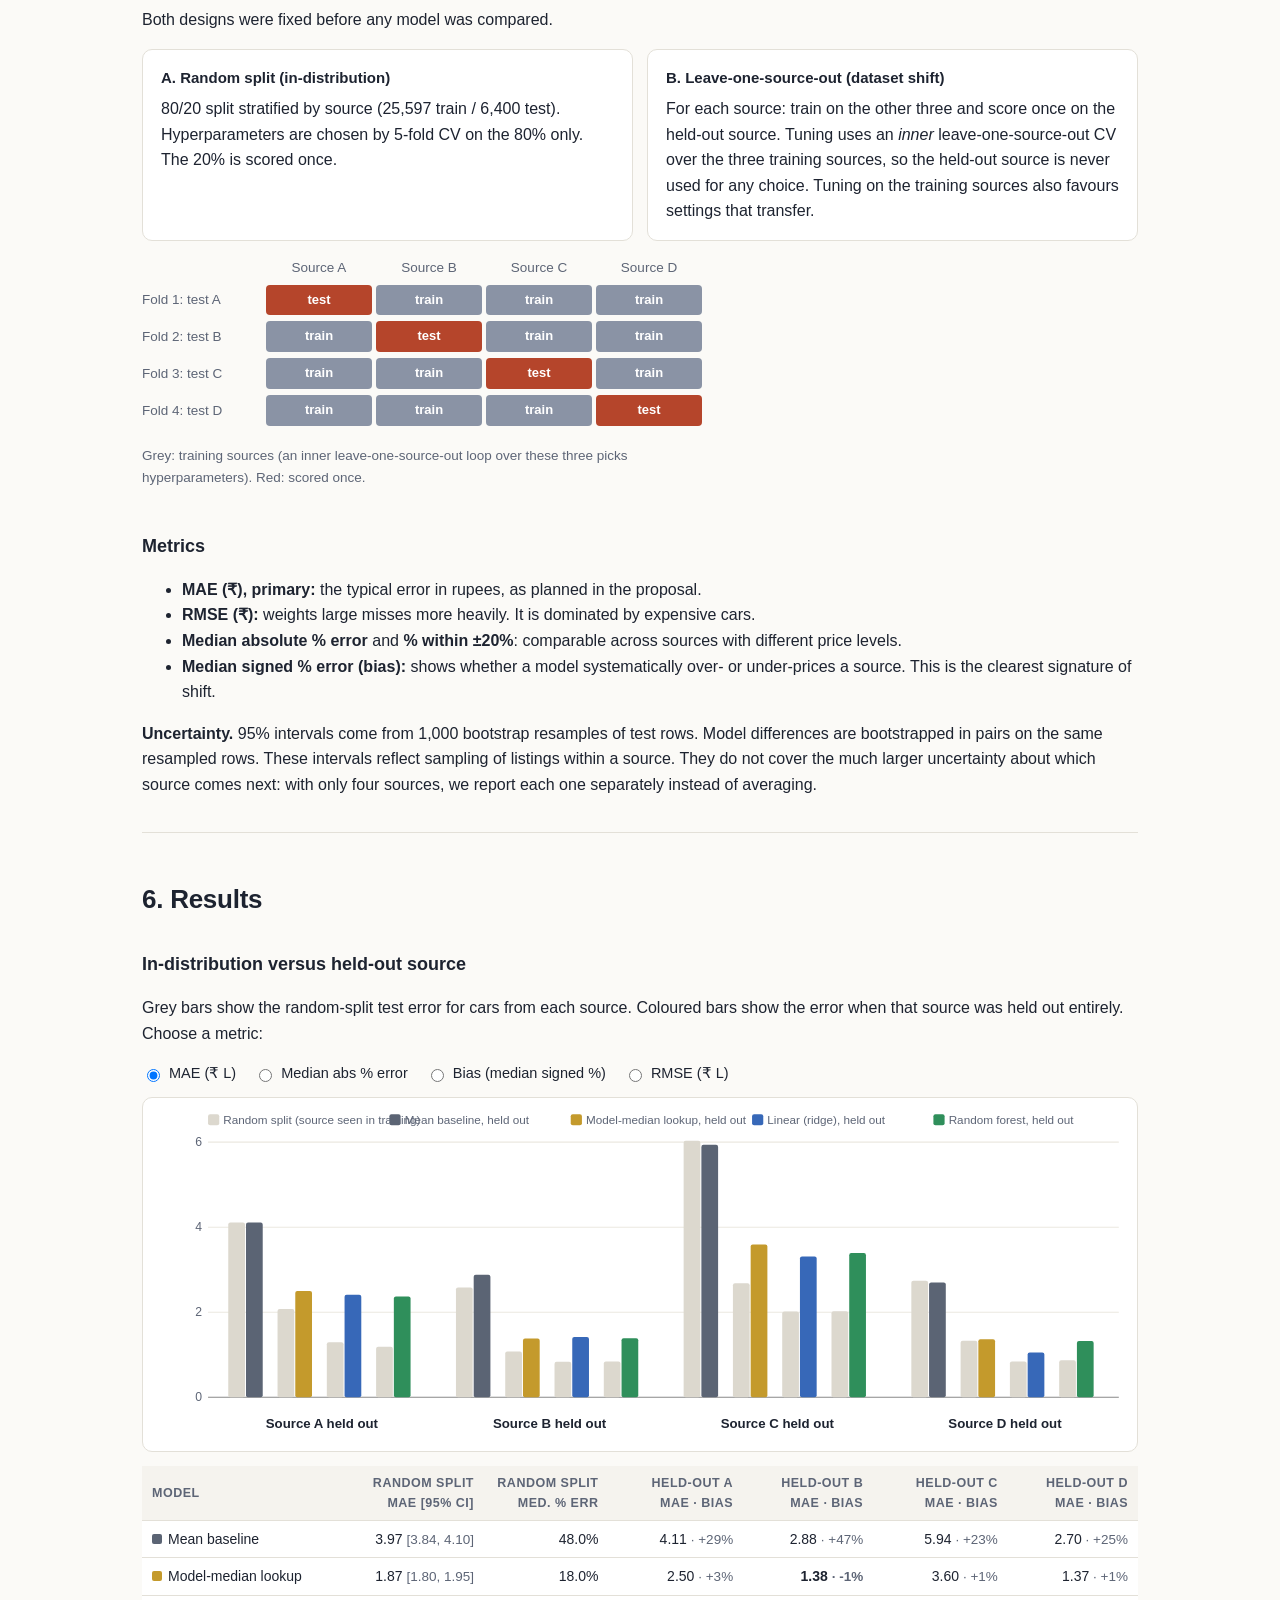
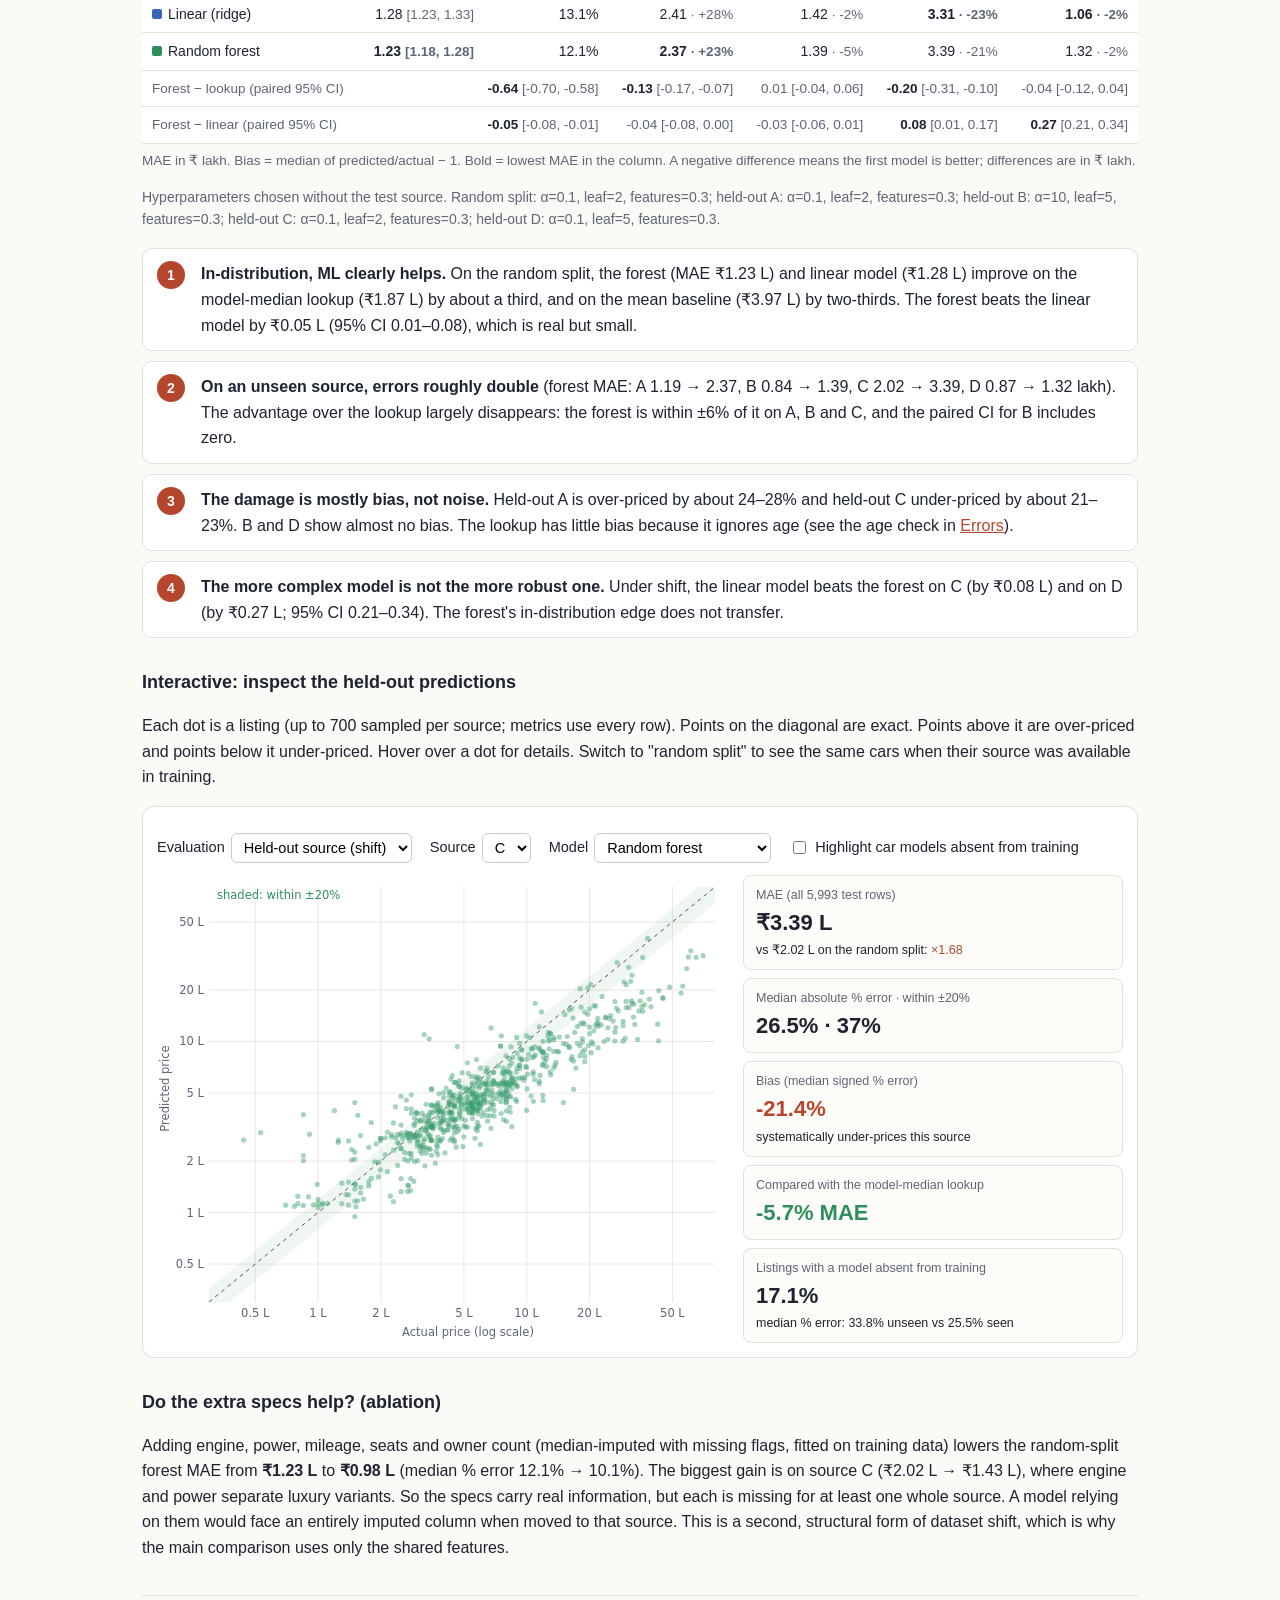
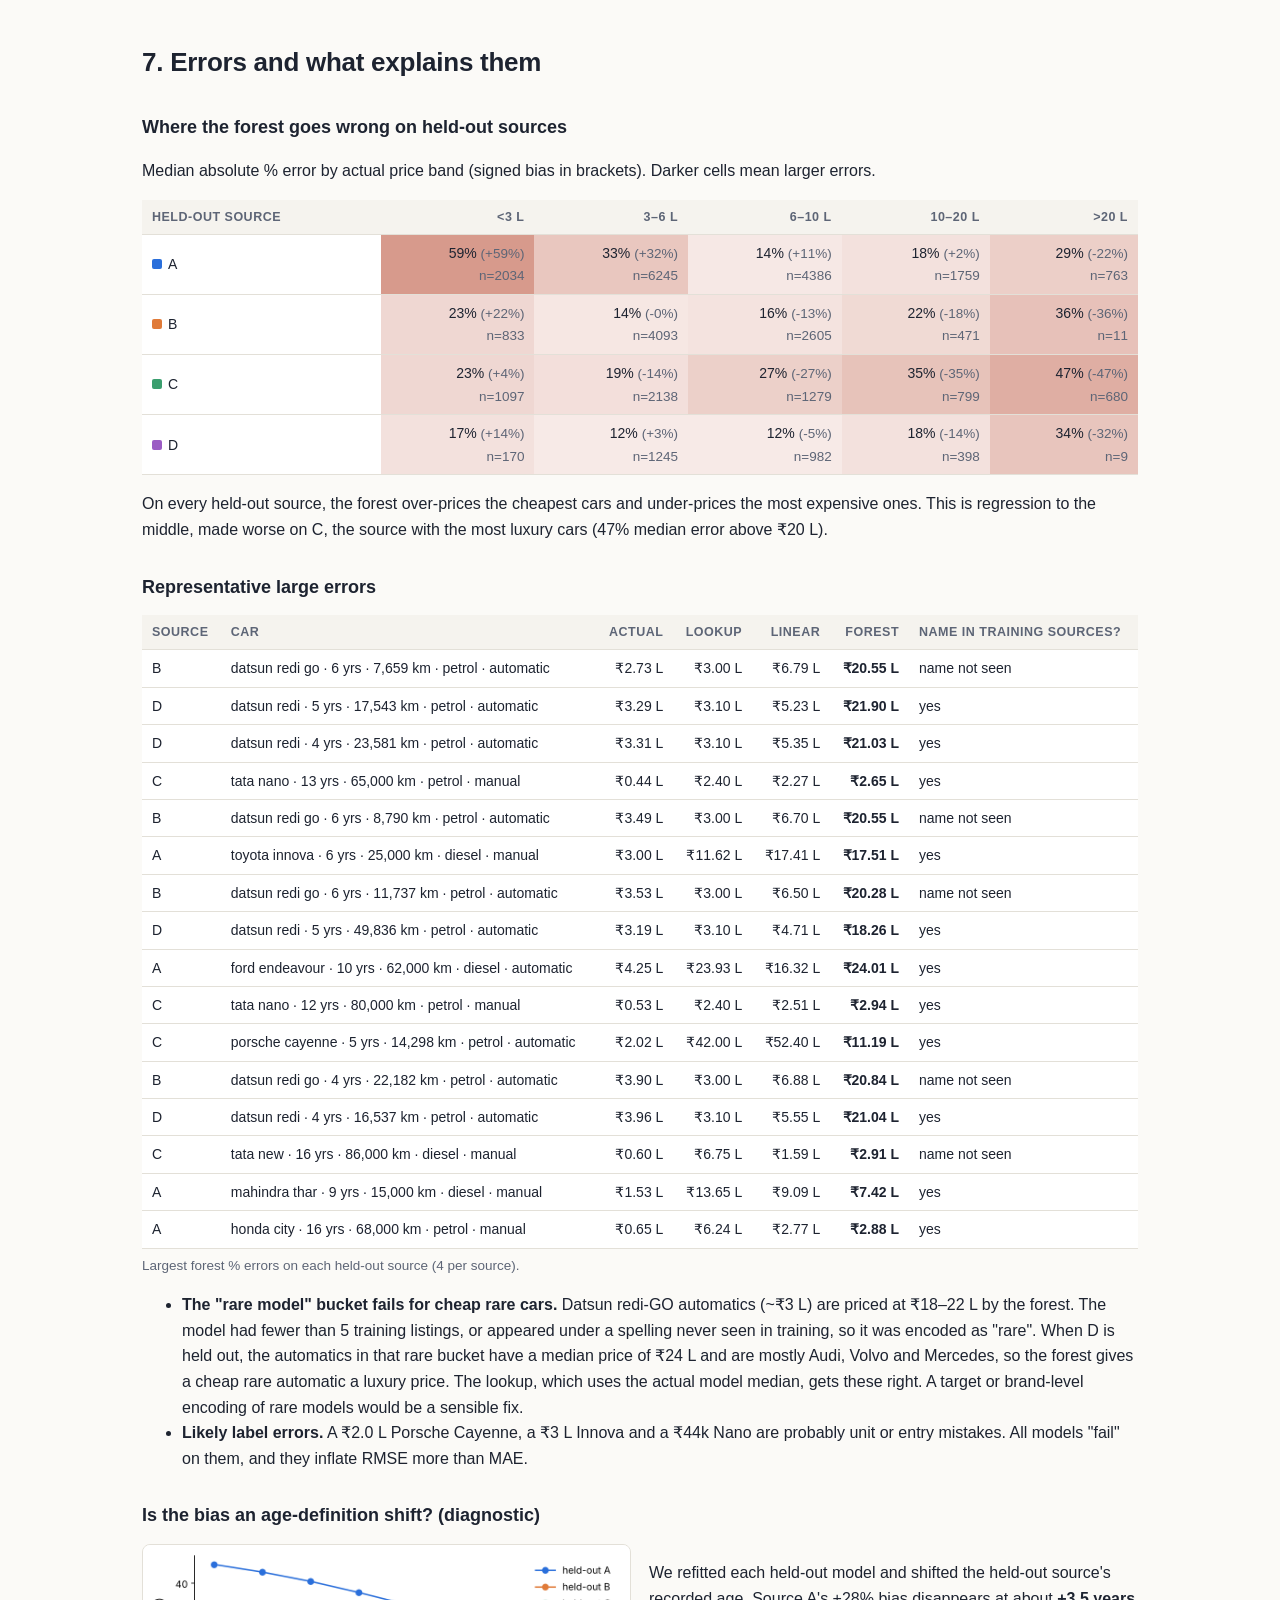
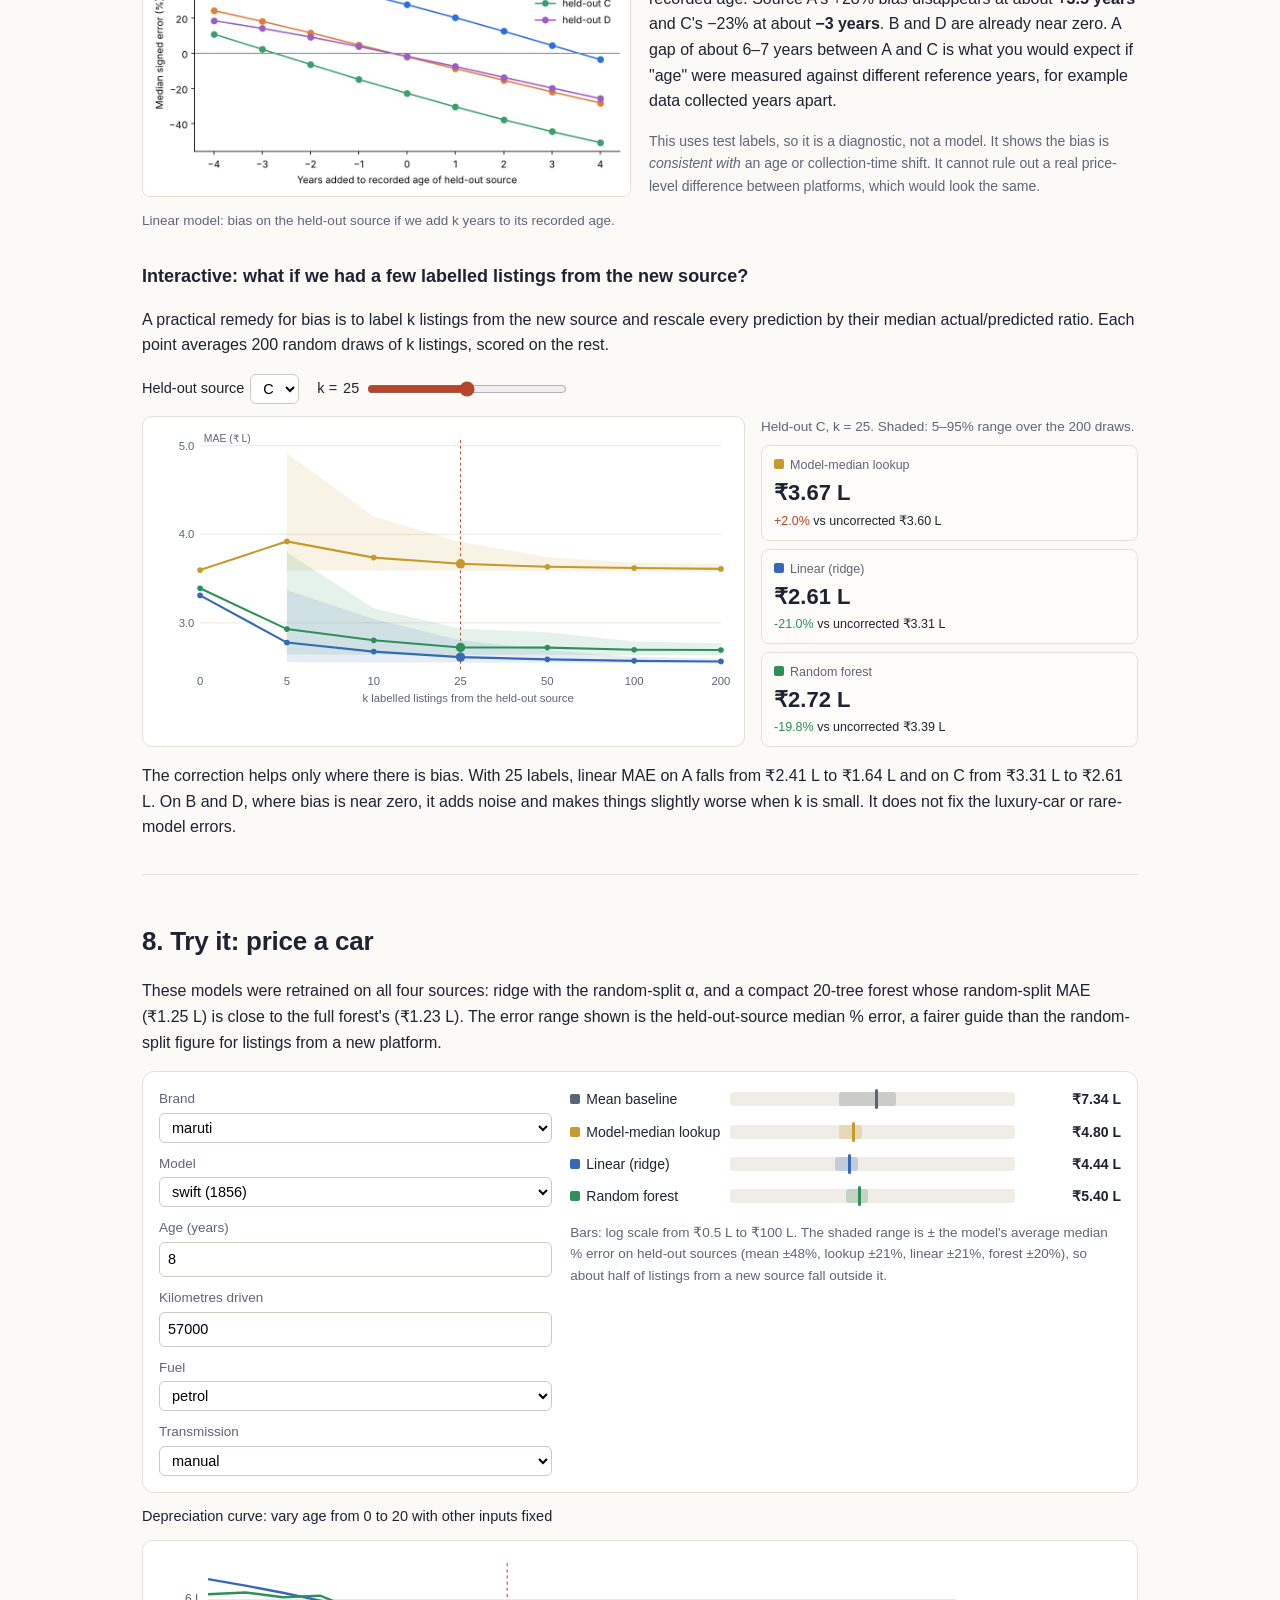
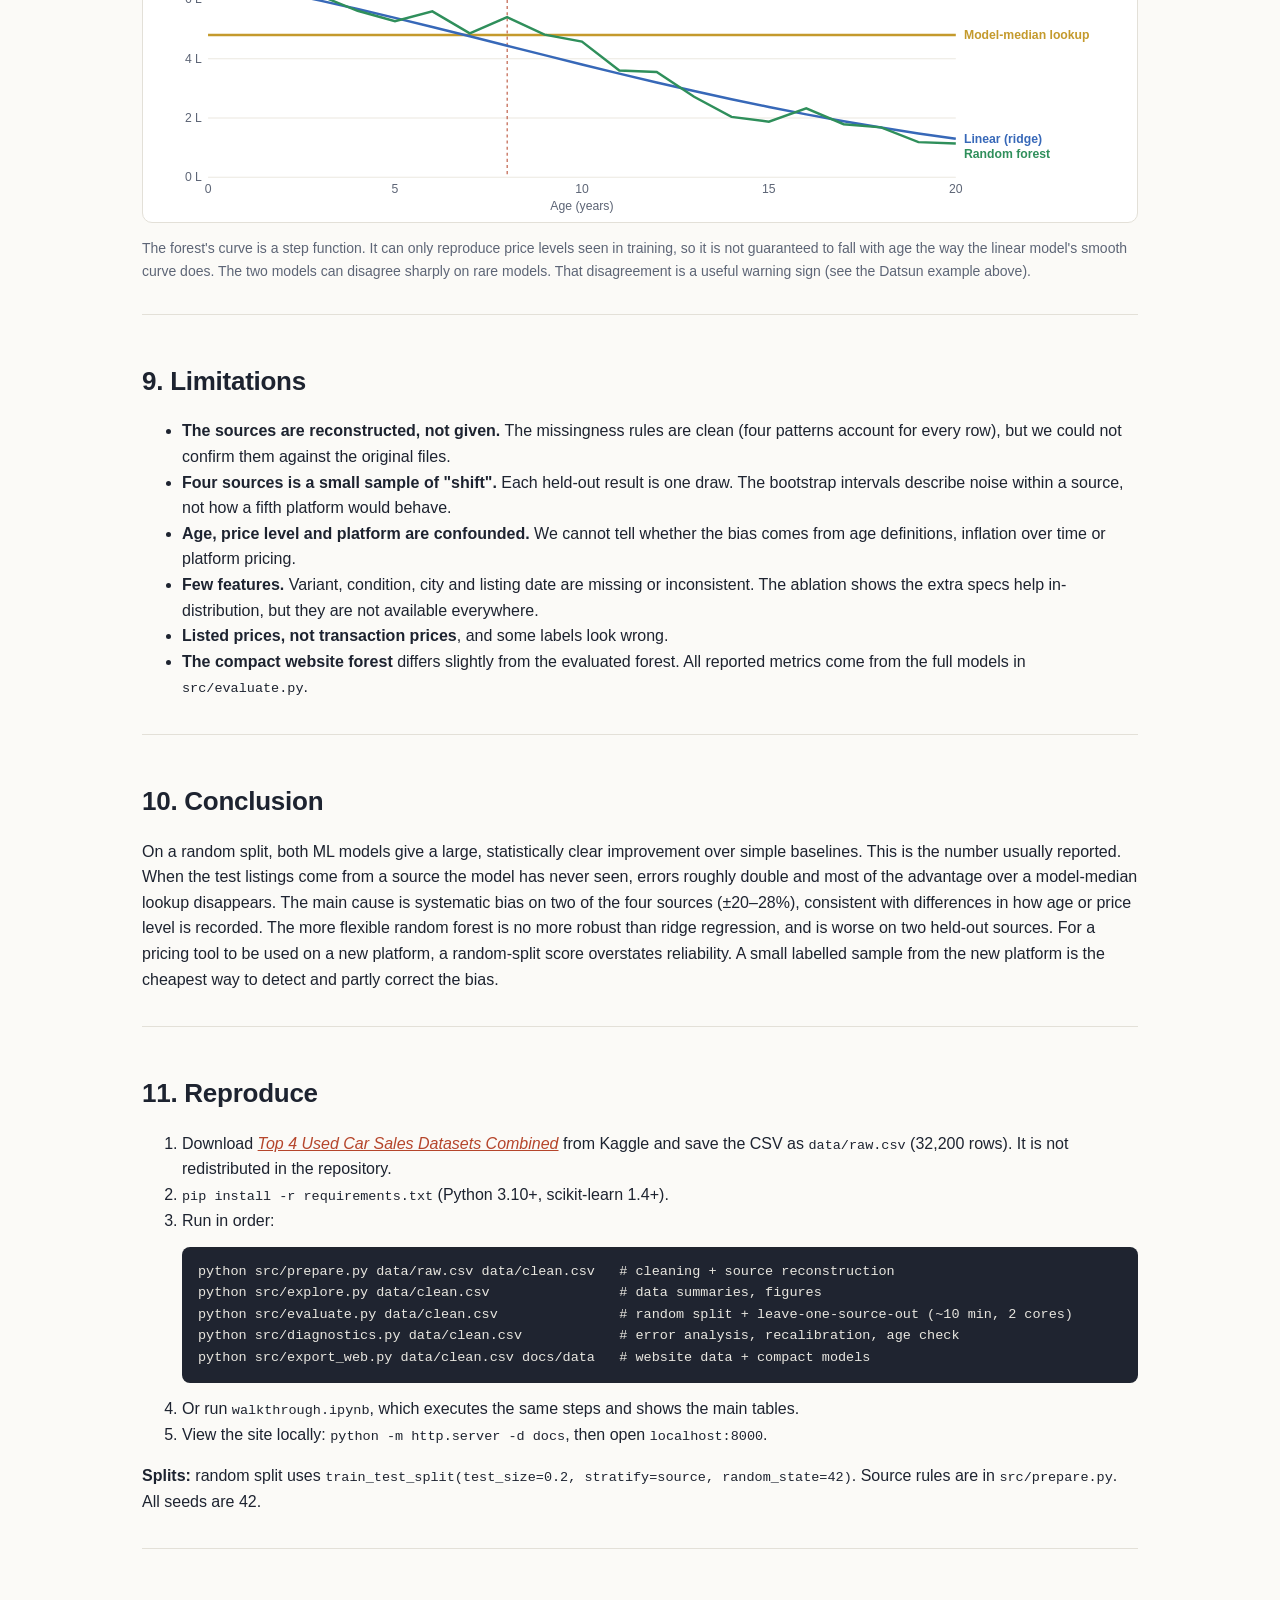
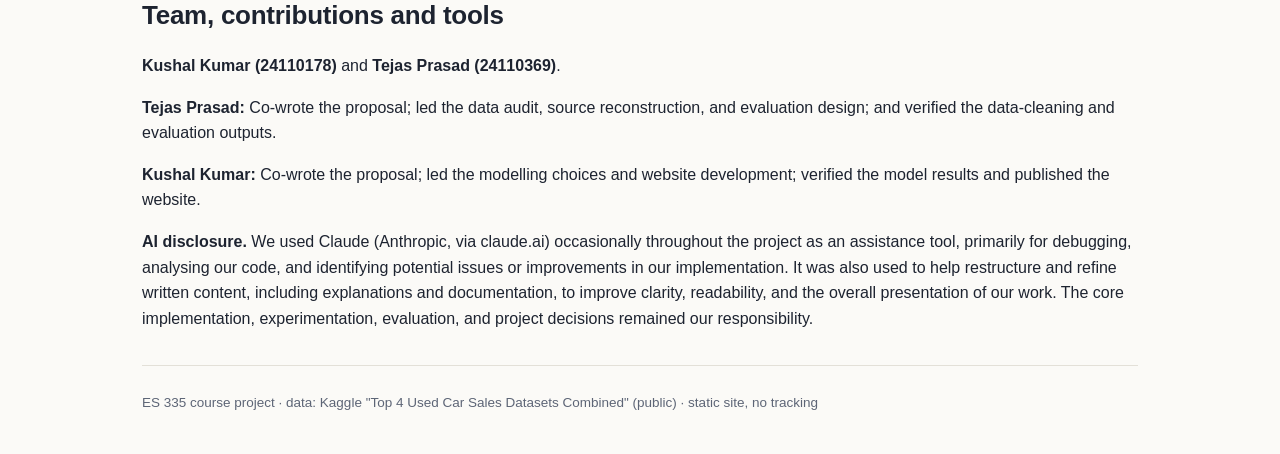
==== commit 00bc33a5: "Update Index" ====
--- a/docs/index.html
+++ b/docs/index.html
@@ -363,12 +363,13 @@
 
 <section id="team">
   <h2>Team, contributions and tools</h2>
-  <!-- EDIT BEFORE PUBLISHING: replace with each member's actual contribution. -->
-  <p><strong>Kushal Kumar (24110178)</strong> and <strong>Tejas Prasad (24110369)</strong>. Contributions: <em>[fill
-    in who did what: data audit, modelling, evaluation, website]</em>.</p>
-  <p><strong>AI disclosure.</strong> We used Claude (Anthropic) to help write the analysis code and website and to edit
-    text. We reviewed the code, re-ran the pipeline and checked the reported numbers against the output files.
-    Libraries: pandas, NumPy, scikit-learn, Matplotlib. The website uses no external libraries.</p>
+  <p><strong>Kushal Kumar (24110178)</strong> and <strong>Tejas Prasad (24110369)</strong>.</p>
+<p><strong>Tejas Prasad:</strong> Co-wrote the proposal; led the data audit, source reconstruction, and evaluation design; and verified the data-cleaning and evaluation outputs.</p>
+<p><strong>Kushal Kumar:</strong> Co-wrote the proposal; led the modelling choices and website development; verified the model results and published the website.</p>
+  <p><strong>AI disclosure.</strong> We used Claude (Anthropic, via claude.ai) occasionally throughout the project as an assistance tool, primarily for debugging, 
+    analysing our code, and identifying potential issues or improvements in our implementation. It was also used to help restructure and refine written content, 
+    including explanations and documentation, to improve clarity, readability, and the overall presentation of our work. The core implementation, experimentation,
+     evaluation, and project decisions remained our responsibility.</p>
 </section>
 </main>
 <footer><div class="wrap small">ES 335 course project · data: Kaggle "Top 4 Used Car Sales Datasets Combined" (public) · static site, no tracking</div></footer>
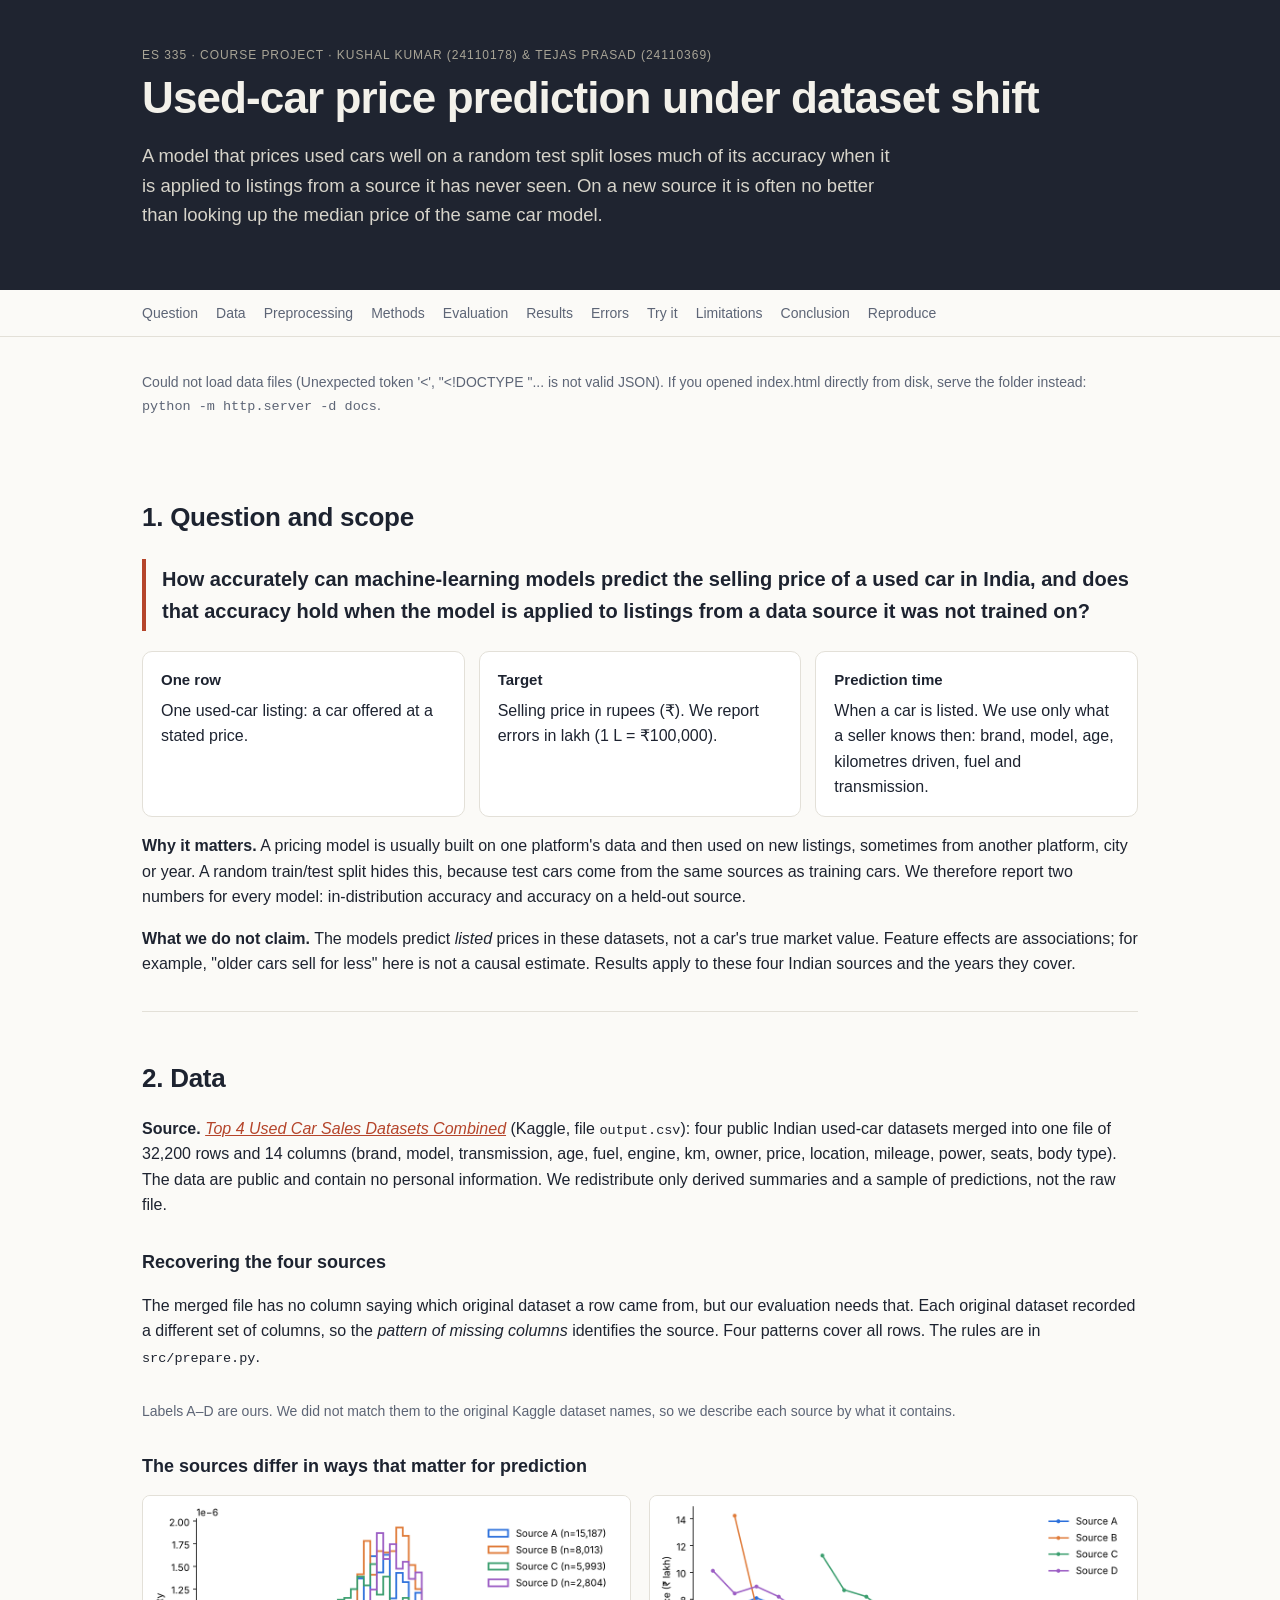
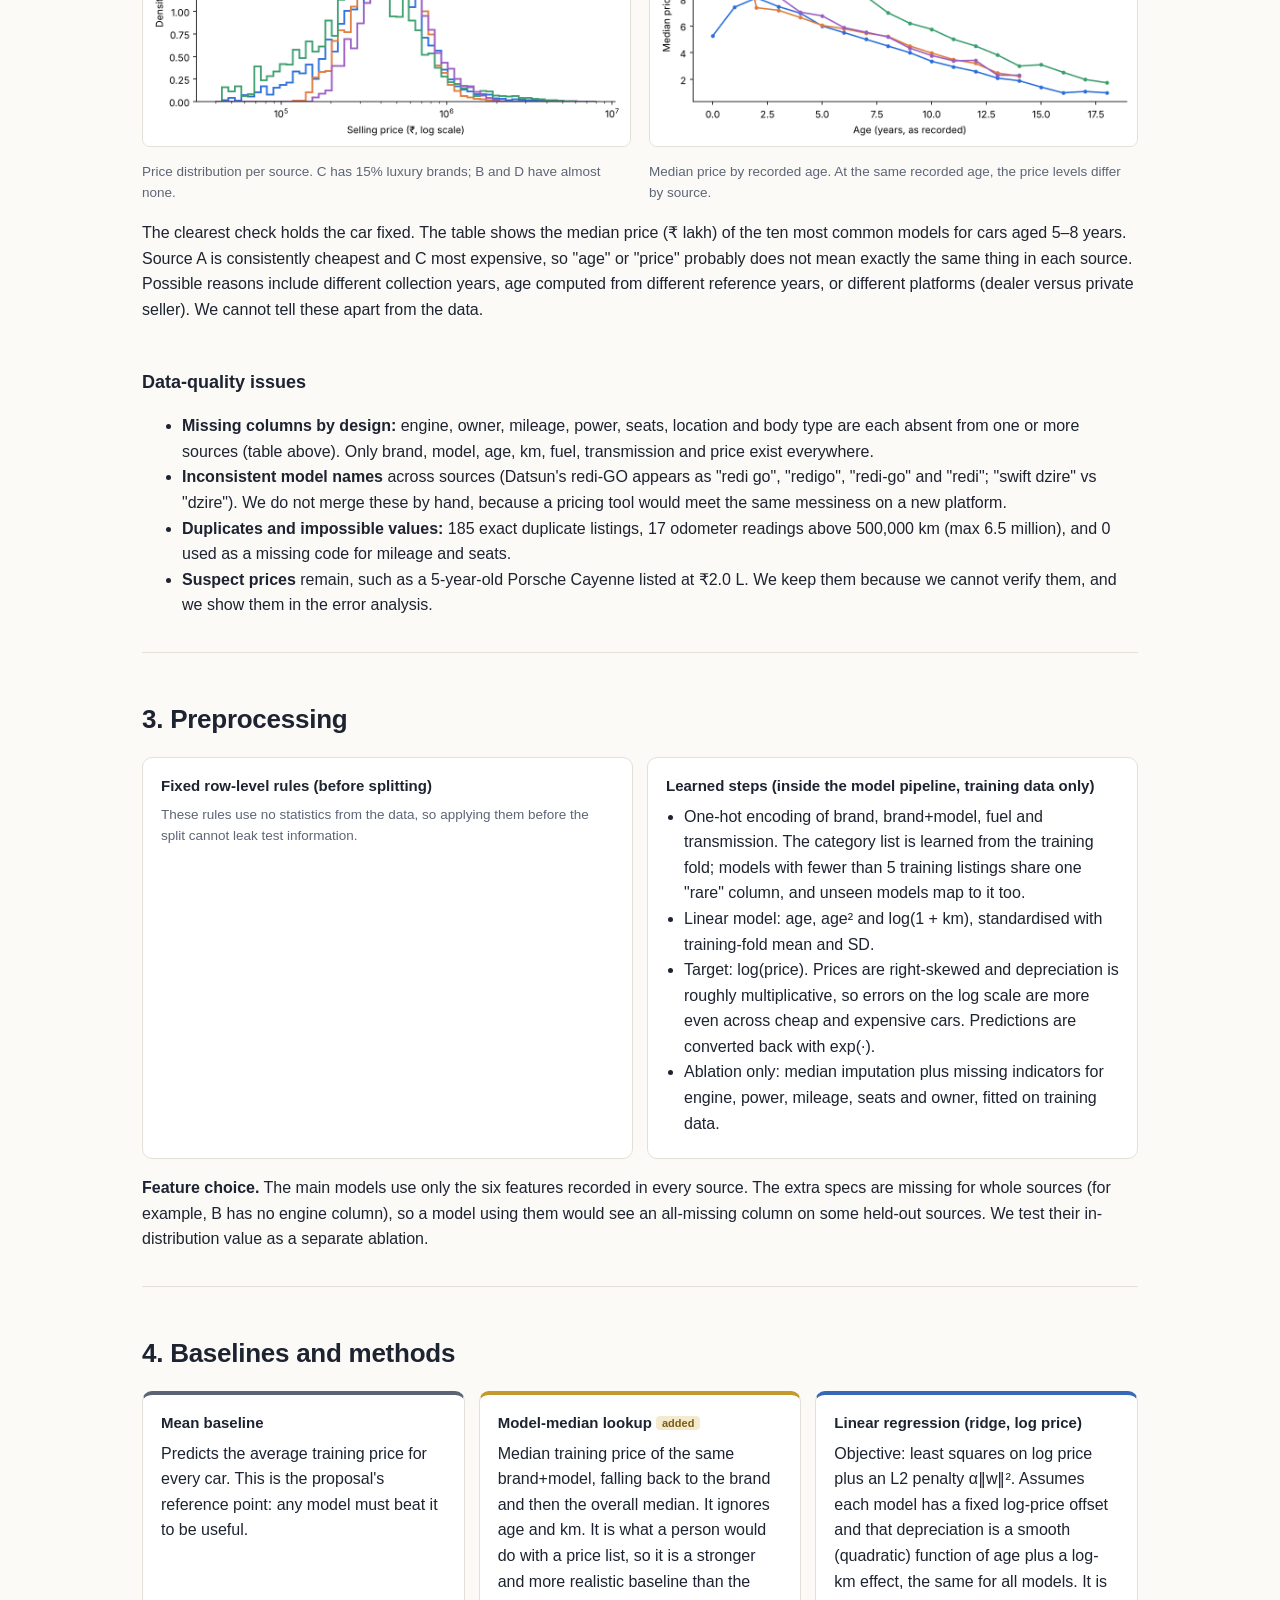
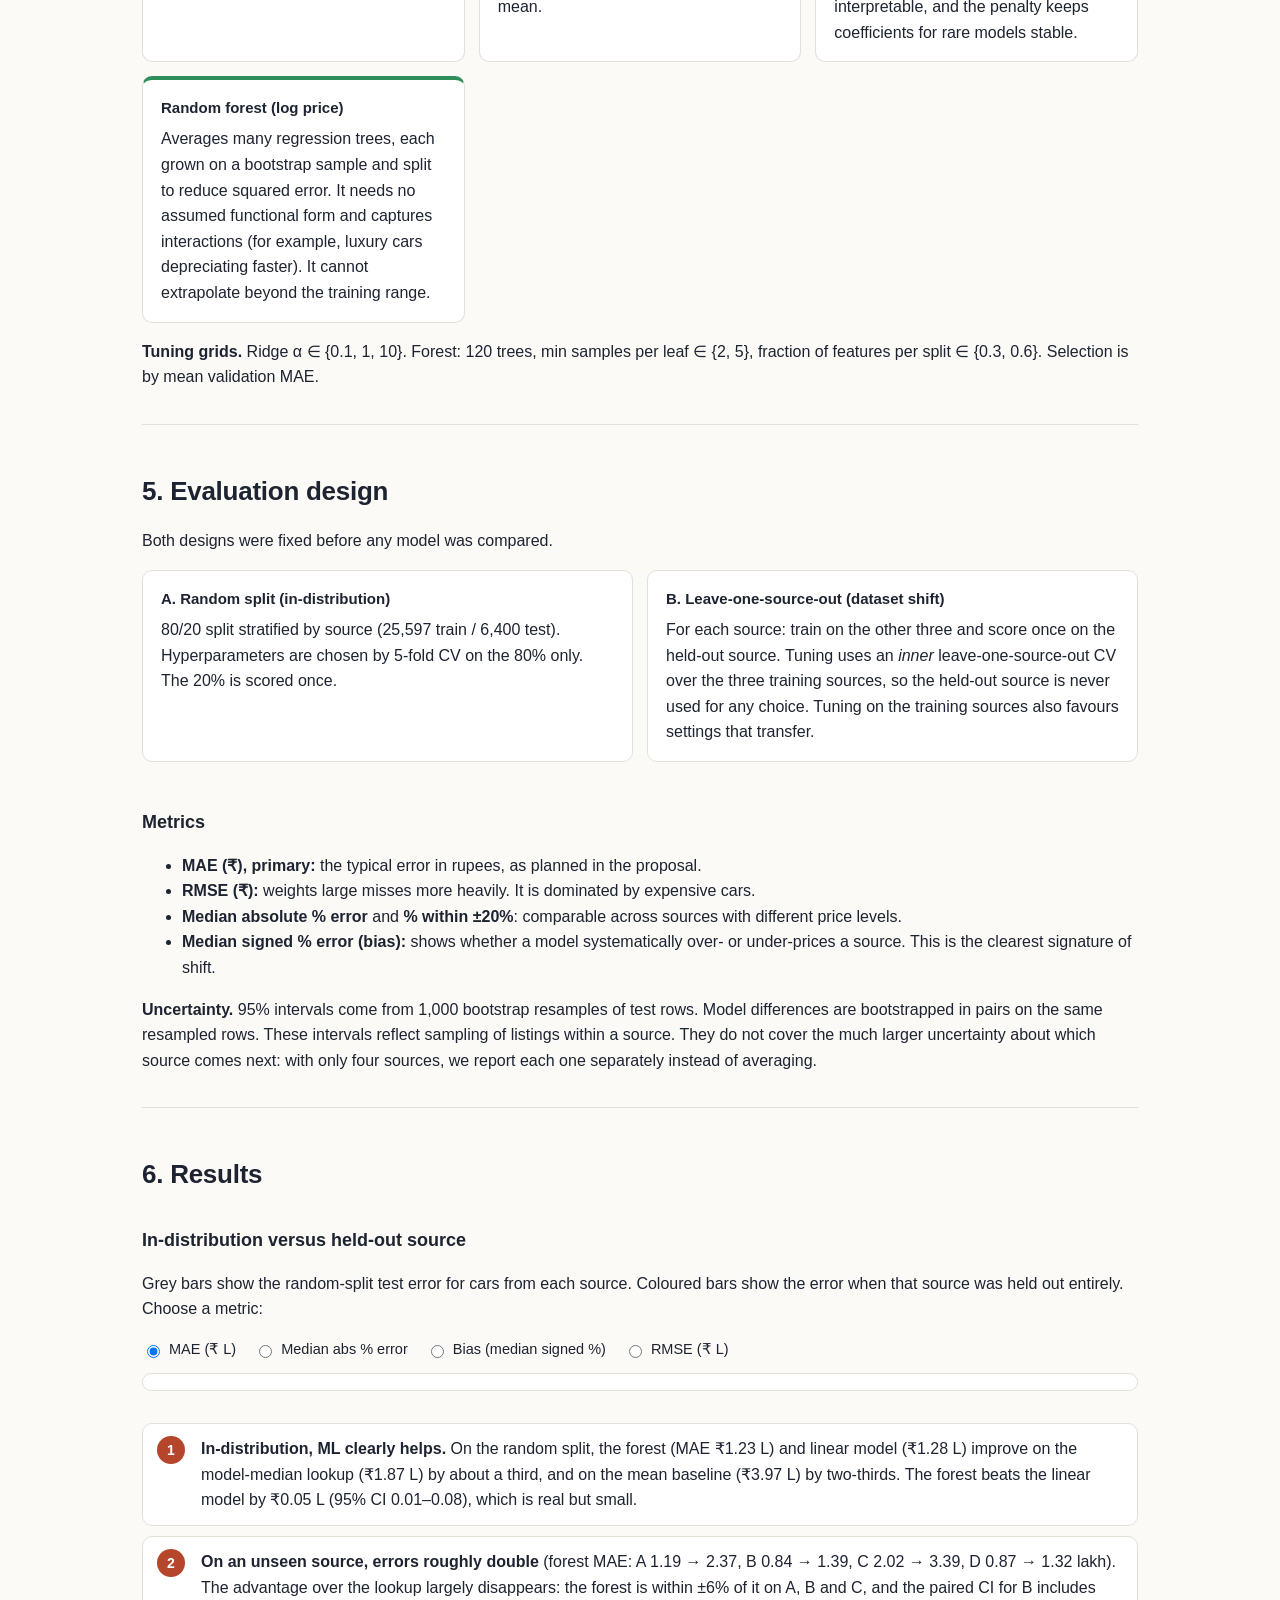
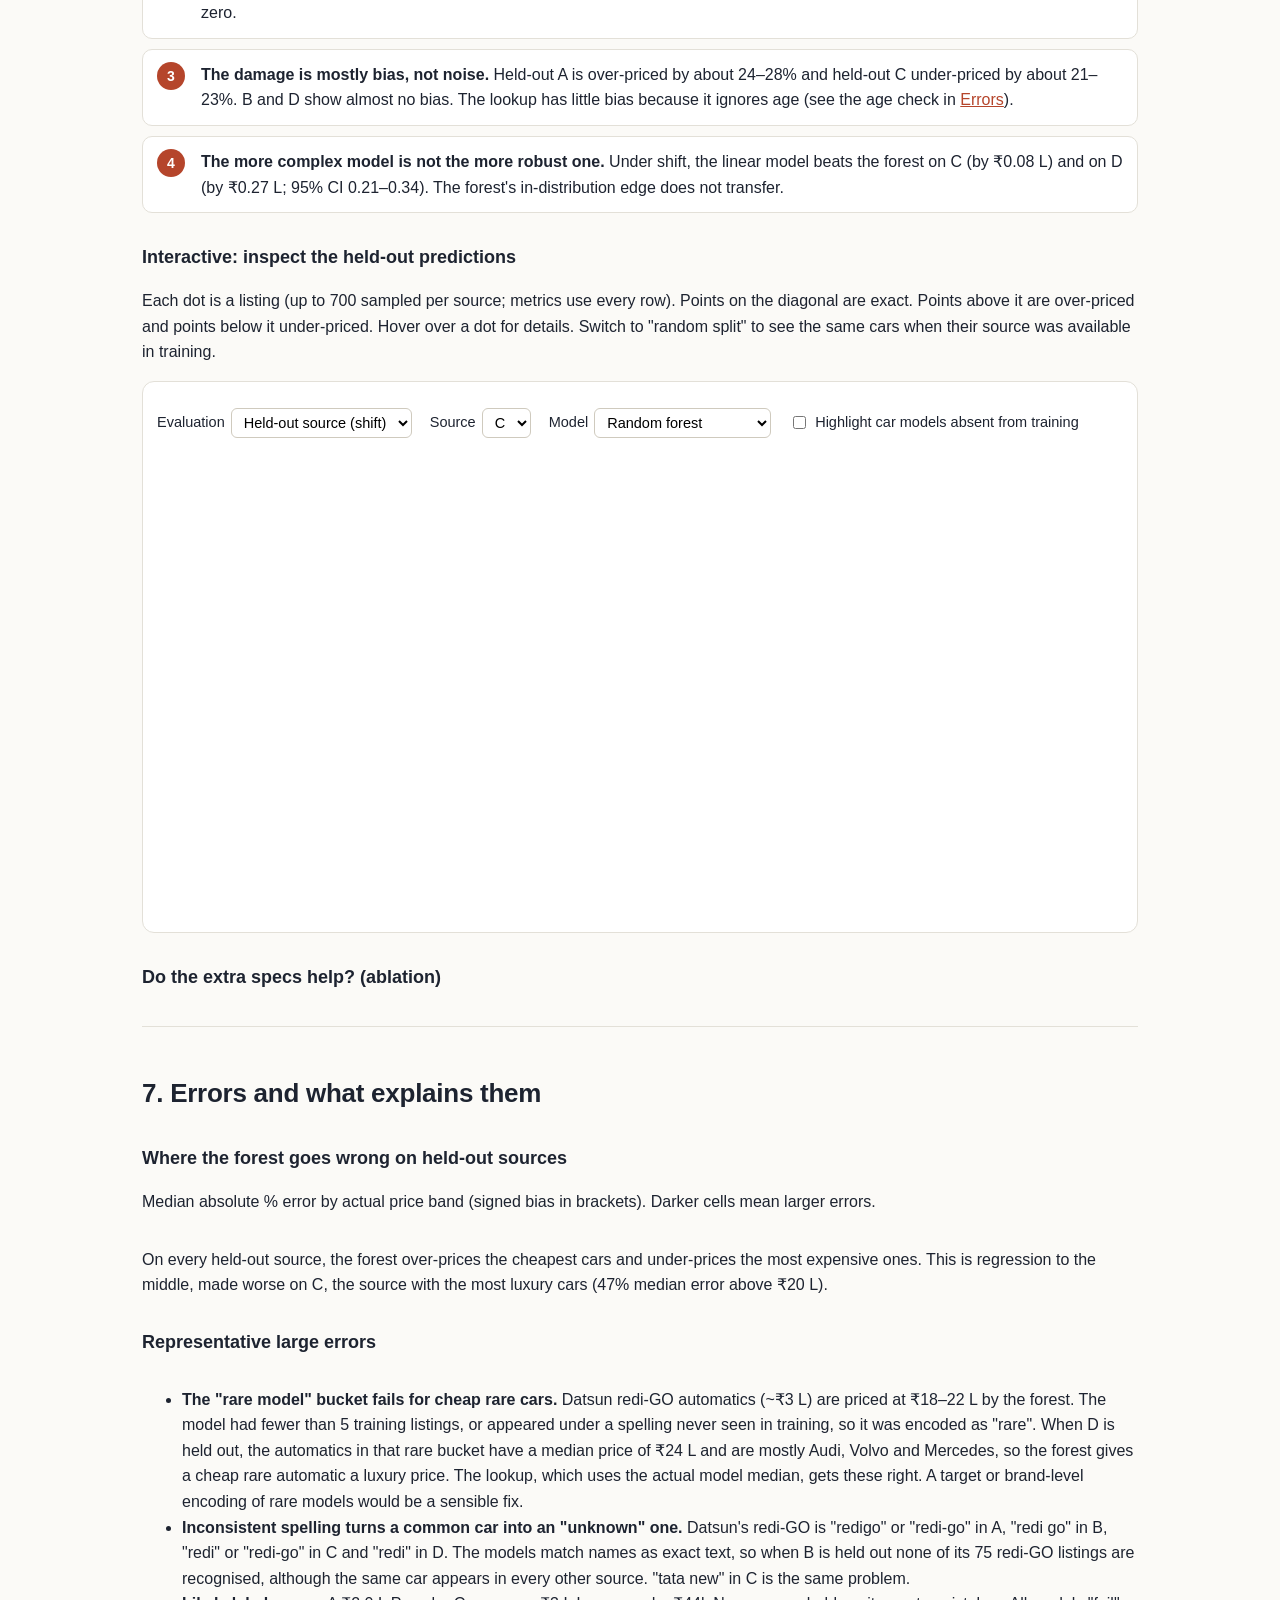
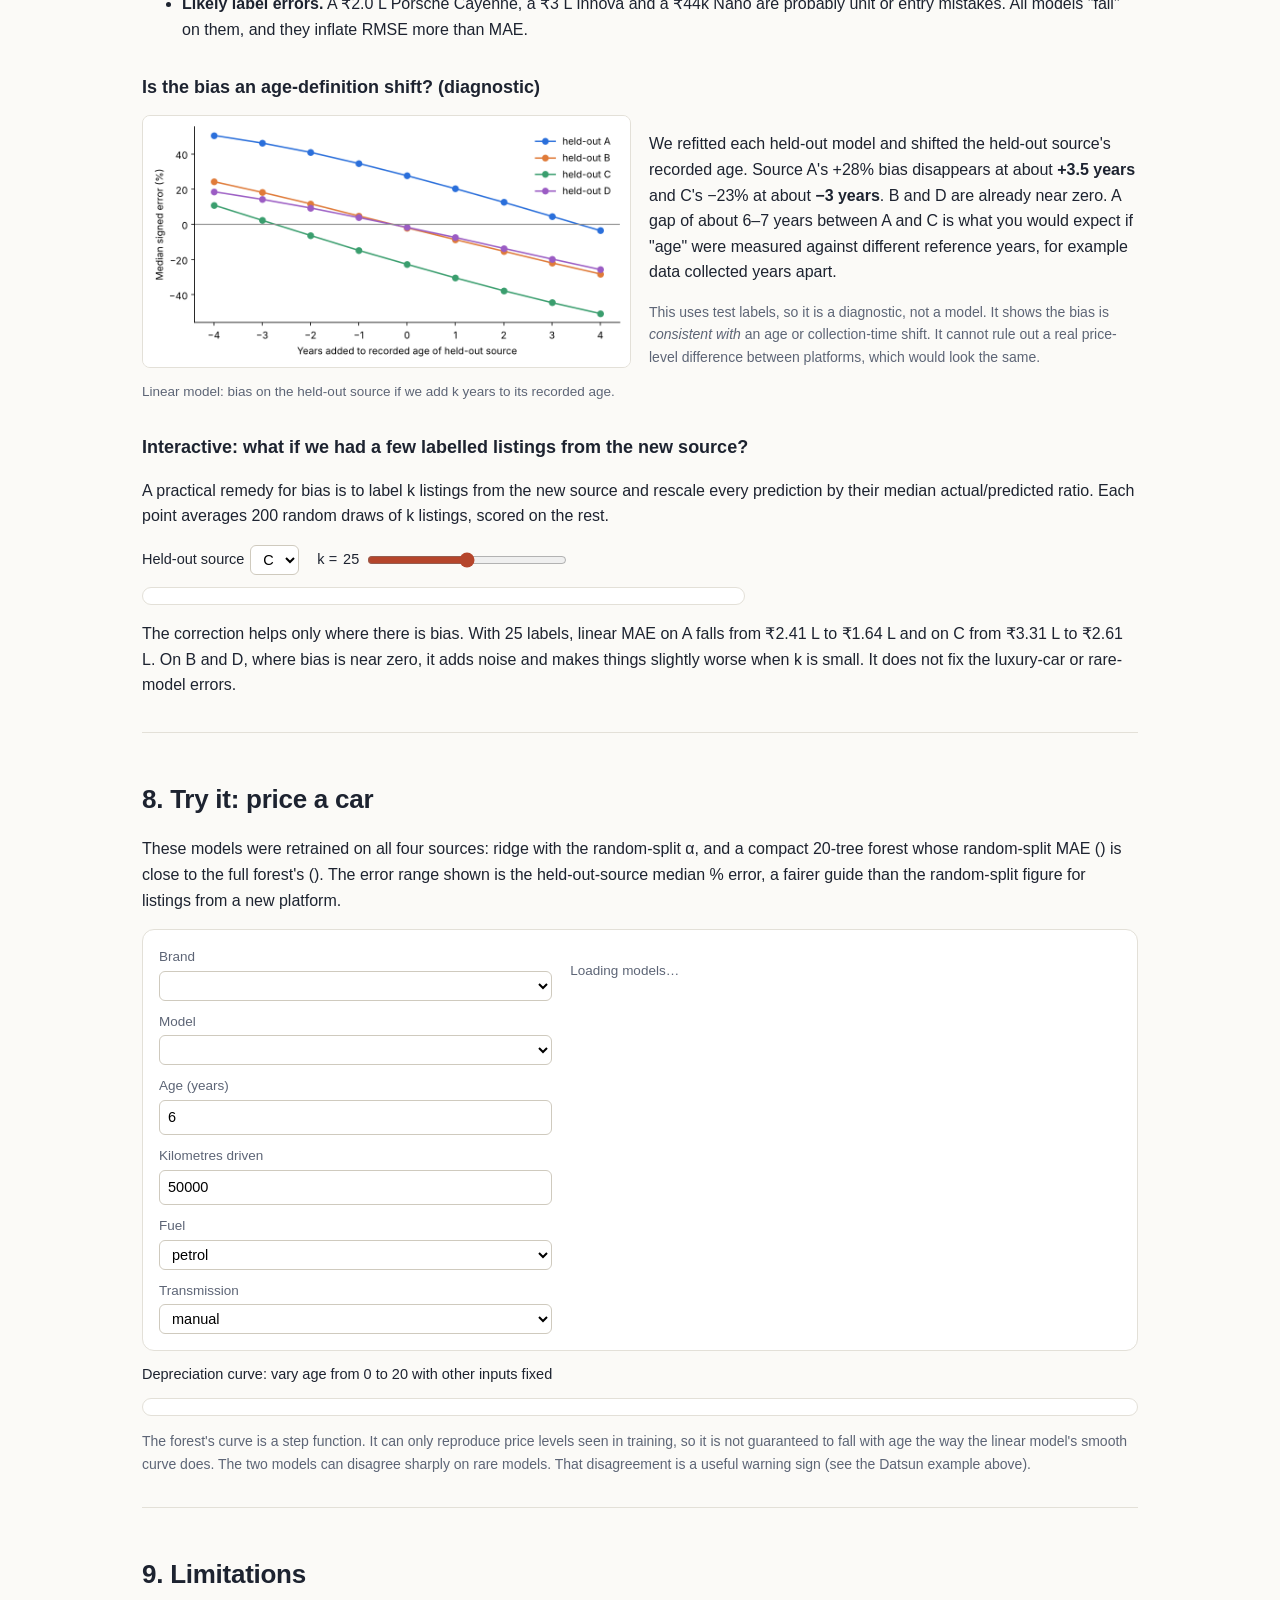
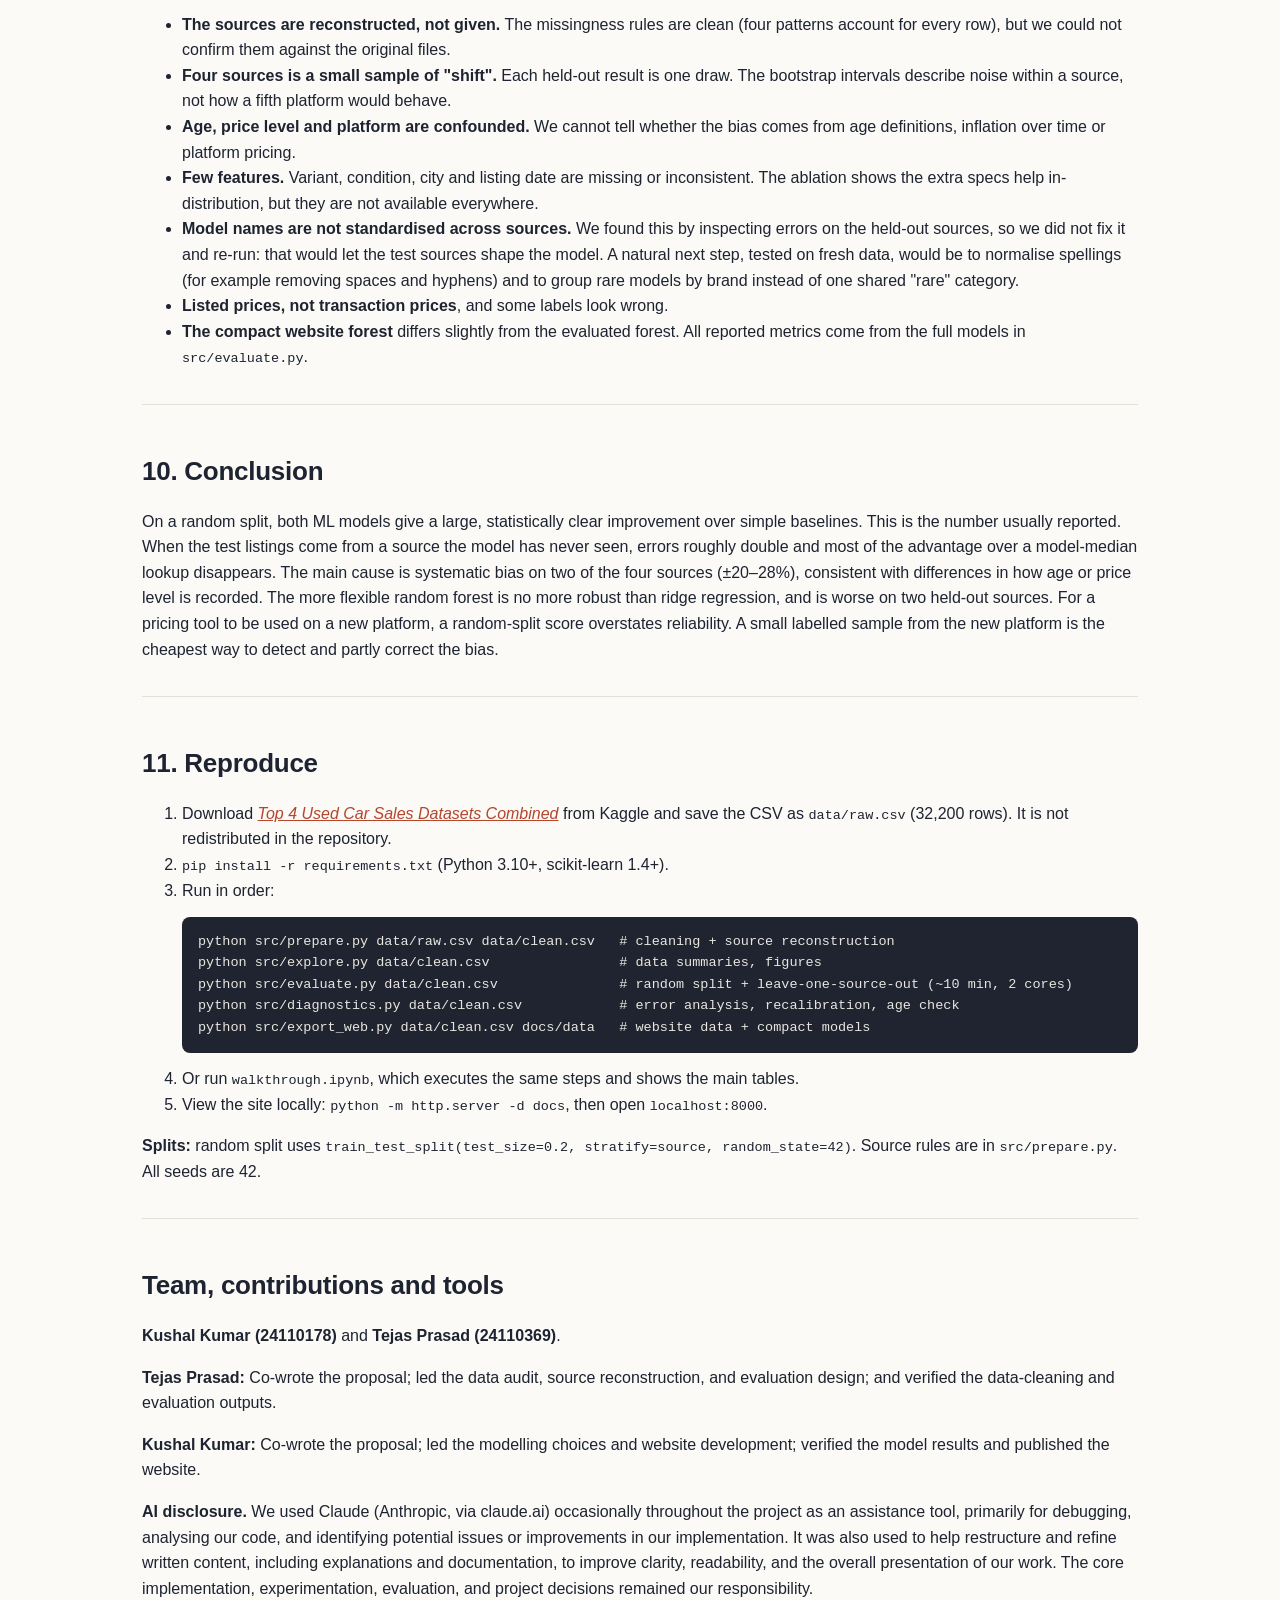
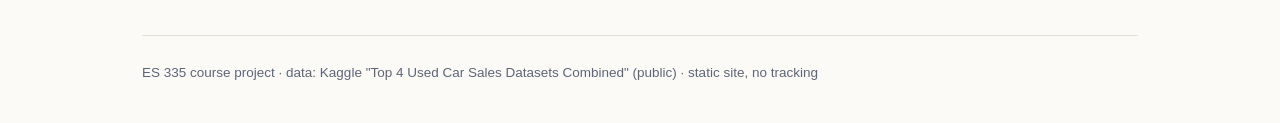
==== commit f677099e: "Update analysis, models and website" ====
--- a/docs/index.html
+++ b/docs/index.html
@@ -251,6 +251,10 @@
       price of ₹24 L and are mostly Audi, Volvo and Mercedes, so the forest gives a cheap rare automatic a luxury
       price. The lookup, which uses the actual model
       median, gets these right. A target or brand-level encoding of rare models would be a sensible fix.</li>
+    <li><strong>Inconsistent spelling turns a common car into an "unknown" one.</strong> Datsun's redi-GO is
+      "redigo" or "redi-go" in A, "redi go" in B, "redi" or "redi-go" in C and "redi" in D. The models match names as
+      exact text, so when B is held out none of its 75 redi-GO listings are recognised, although the same car appears
+      in every other source. "tata new" in C is the same problem.</li>
     <li><strong>Likely label errors.</strong> A ₹2.0 L Porsche Cayenne, a ₹3 L Innova and a ₹44k Nano are probably
       unit or entry mistakes. All models "fail" on them, and they inflate RMSE more than MAE.</li>
   </ul>
@@ -323,6 +327,10 @@
       definitions, inflation over time or platform pricing.</li>
     <li><strong>Few features.</strong> Variant, condition, city and listing date are missing or inconsistent. The
       ablation shows the extra specs help in-distribution, but they are not available everywhere.</li>
+    <li><strong>Model names are not standardised across sources.</strong> We found this by inspecting errors on the
+      held-out sources, so we did not fix it and re-run: that would let the test sources shape the model. A natural
+      next step, tested on fresh data, would be to normalise spellings (for example removing spaces and hyphens) and
+      to group rare models by brand instead of one shared "rare" category.</li>
     <li><strong>Listed prices, not transaction prices</strong>, and some labels look wrong.</li>
     <li><strong>The compact website forest</strong> differs slightly from the evaluated forest. All reported metrics
       come from the full models in <code>src/evaluate.py</code>.</li>
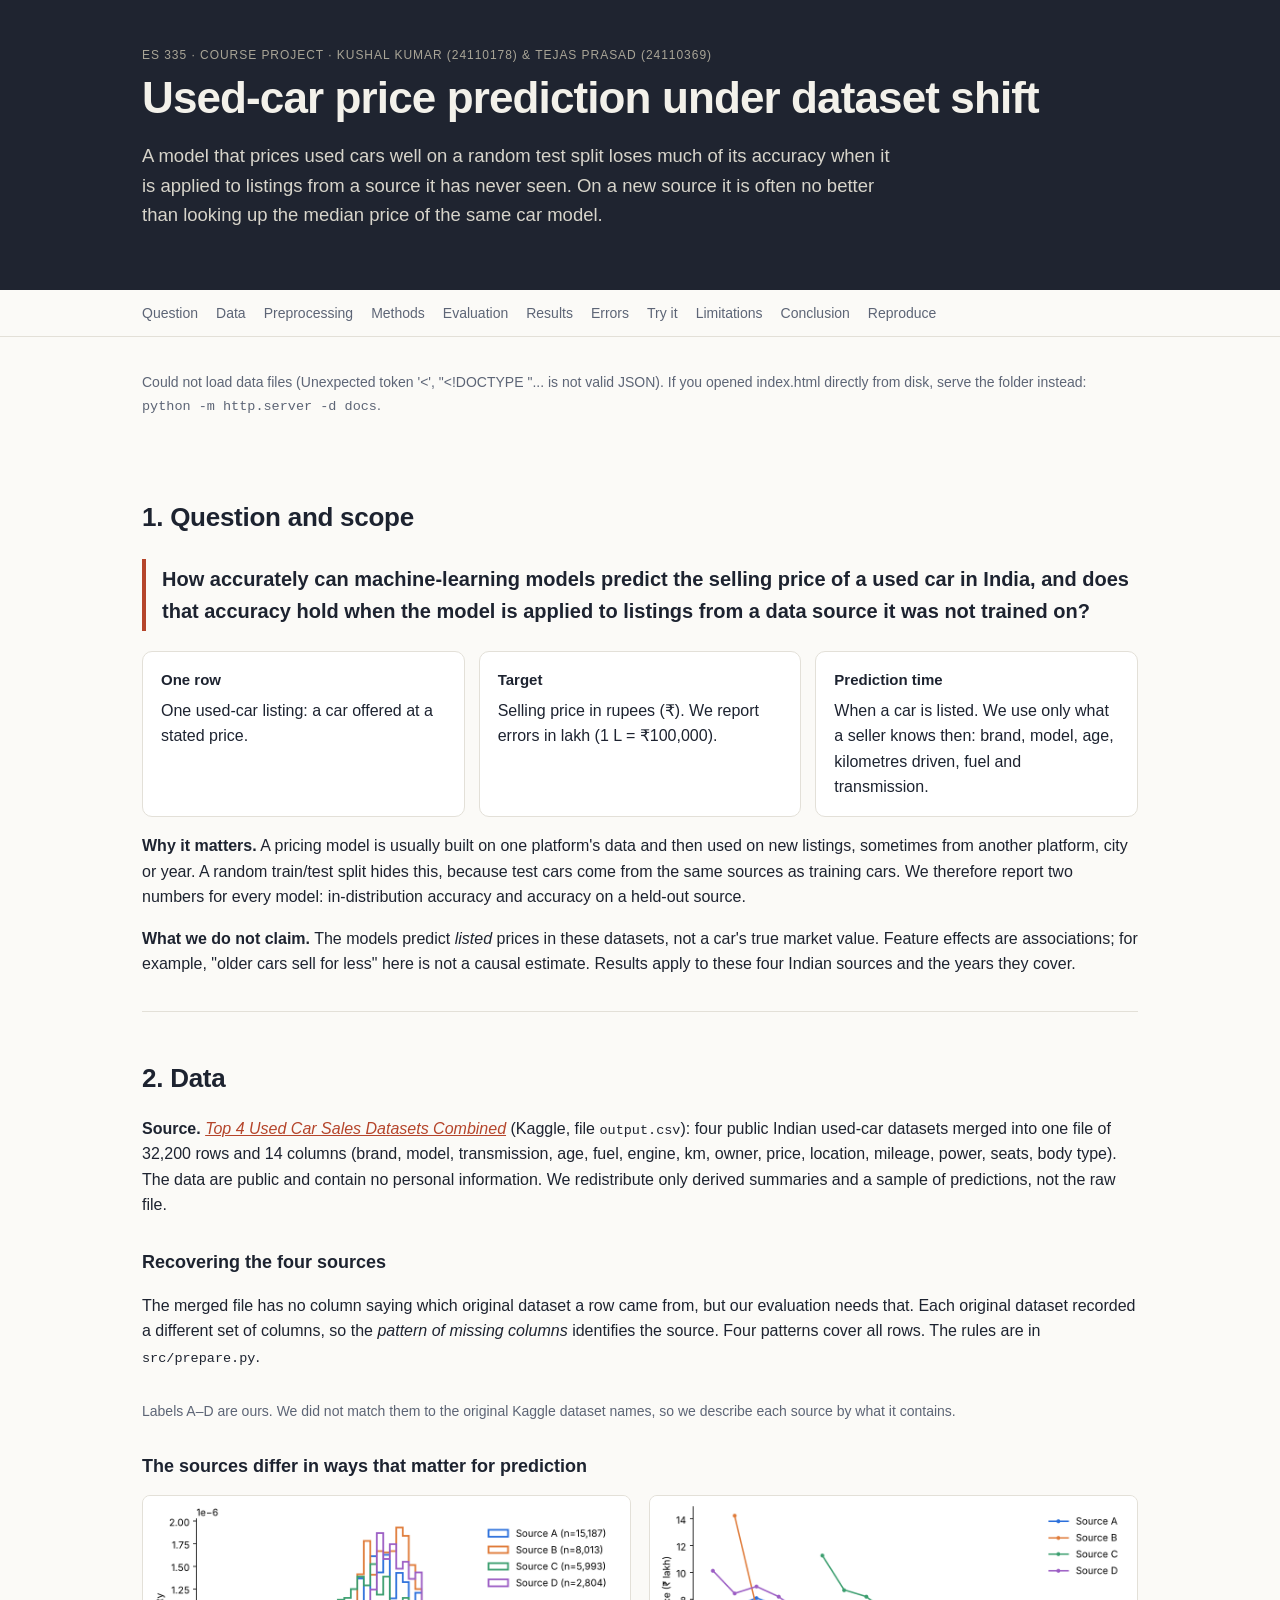
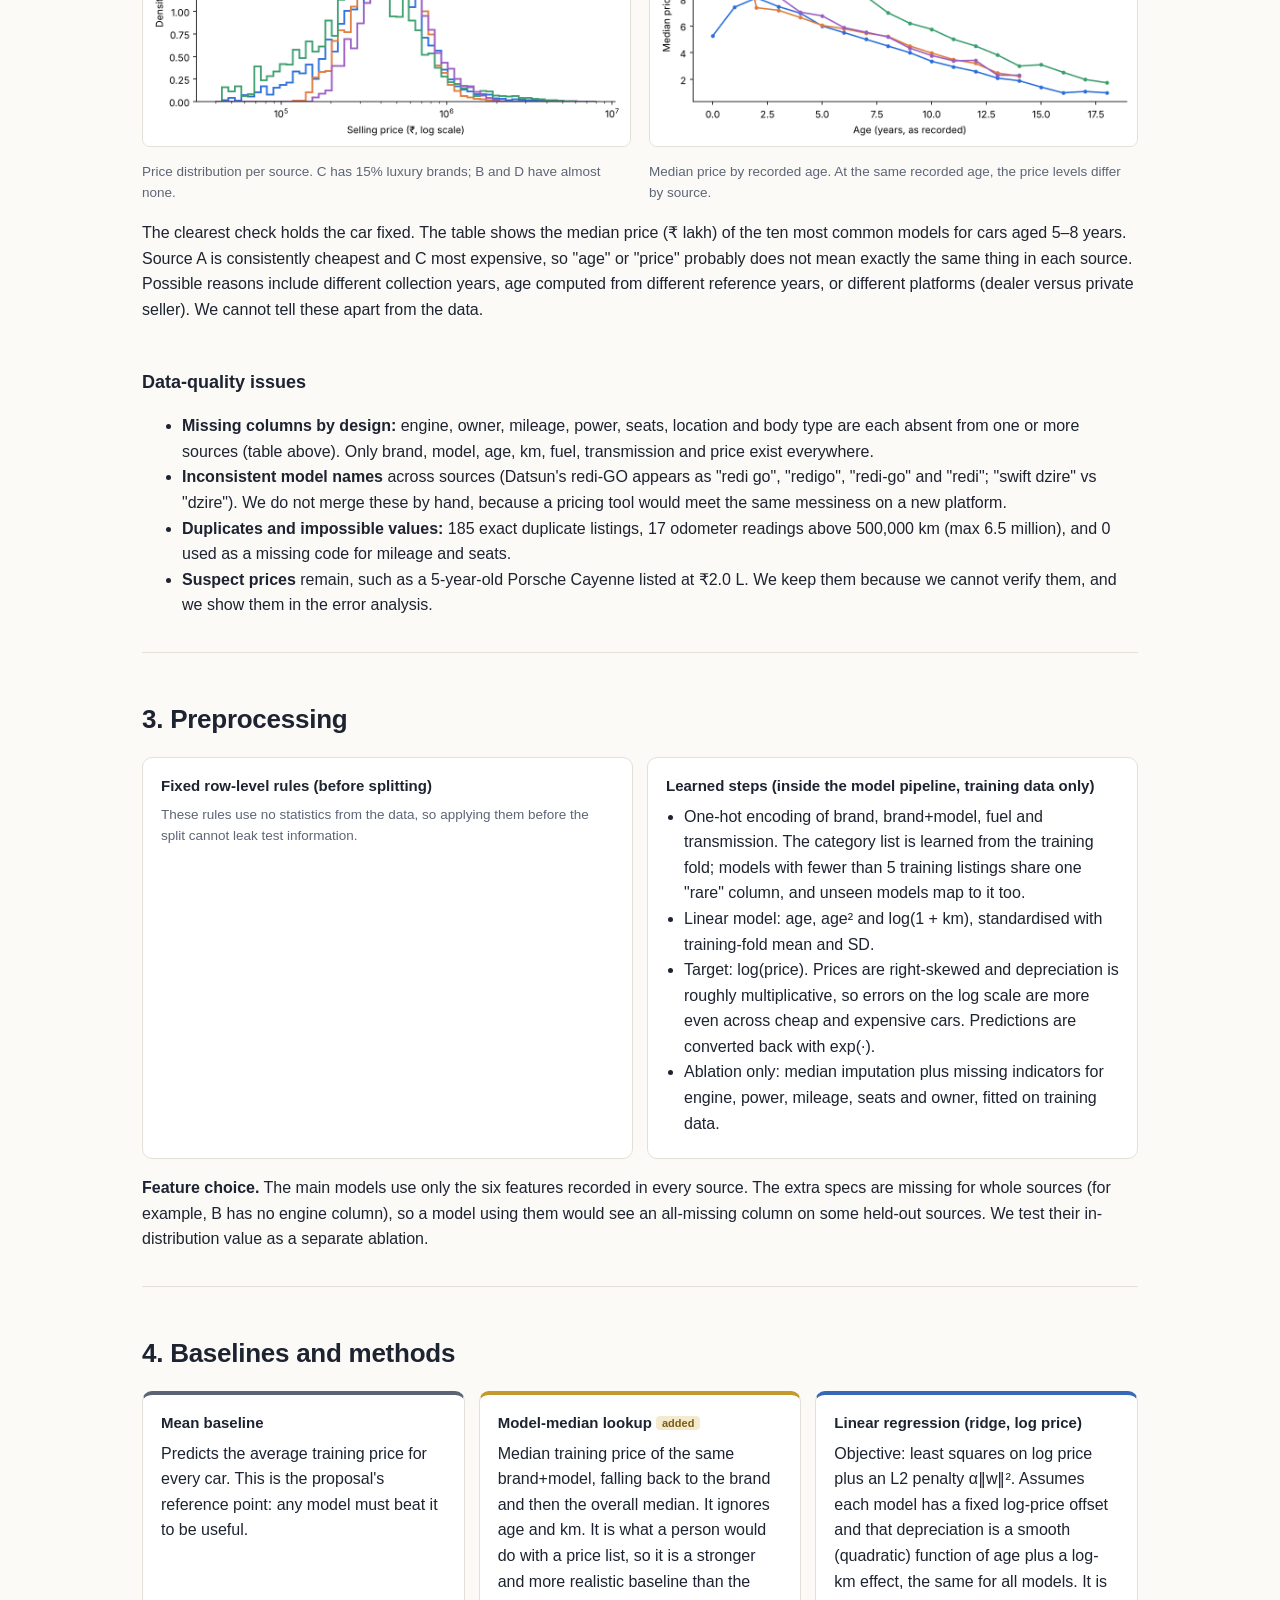
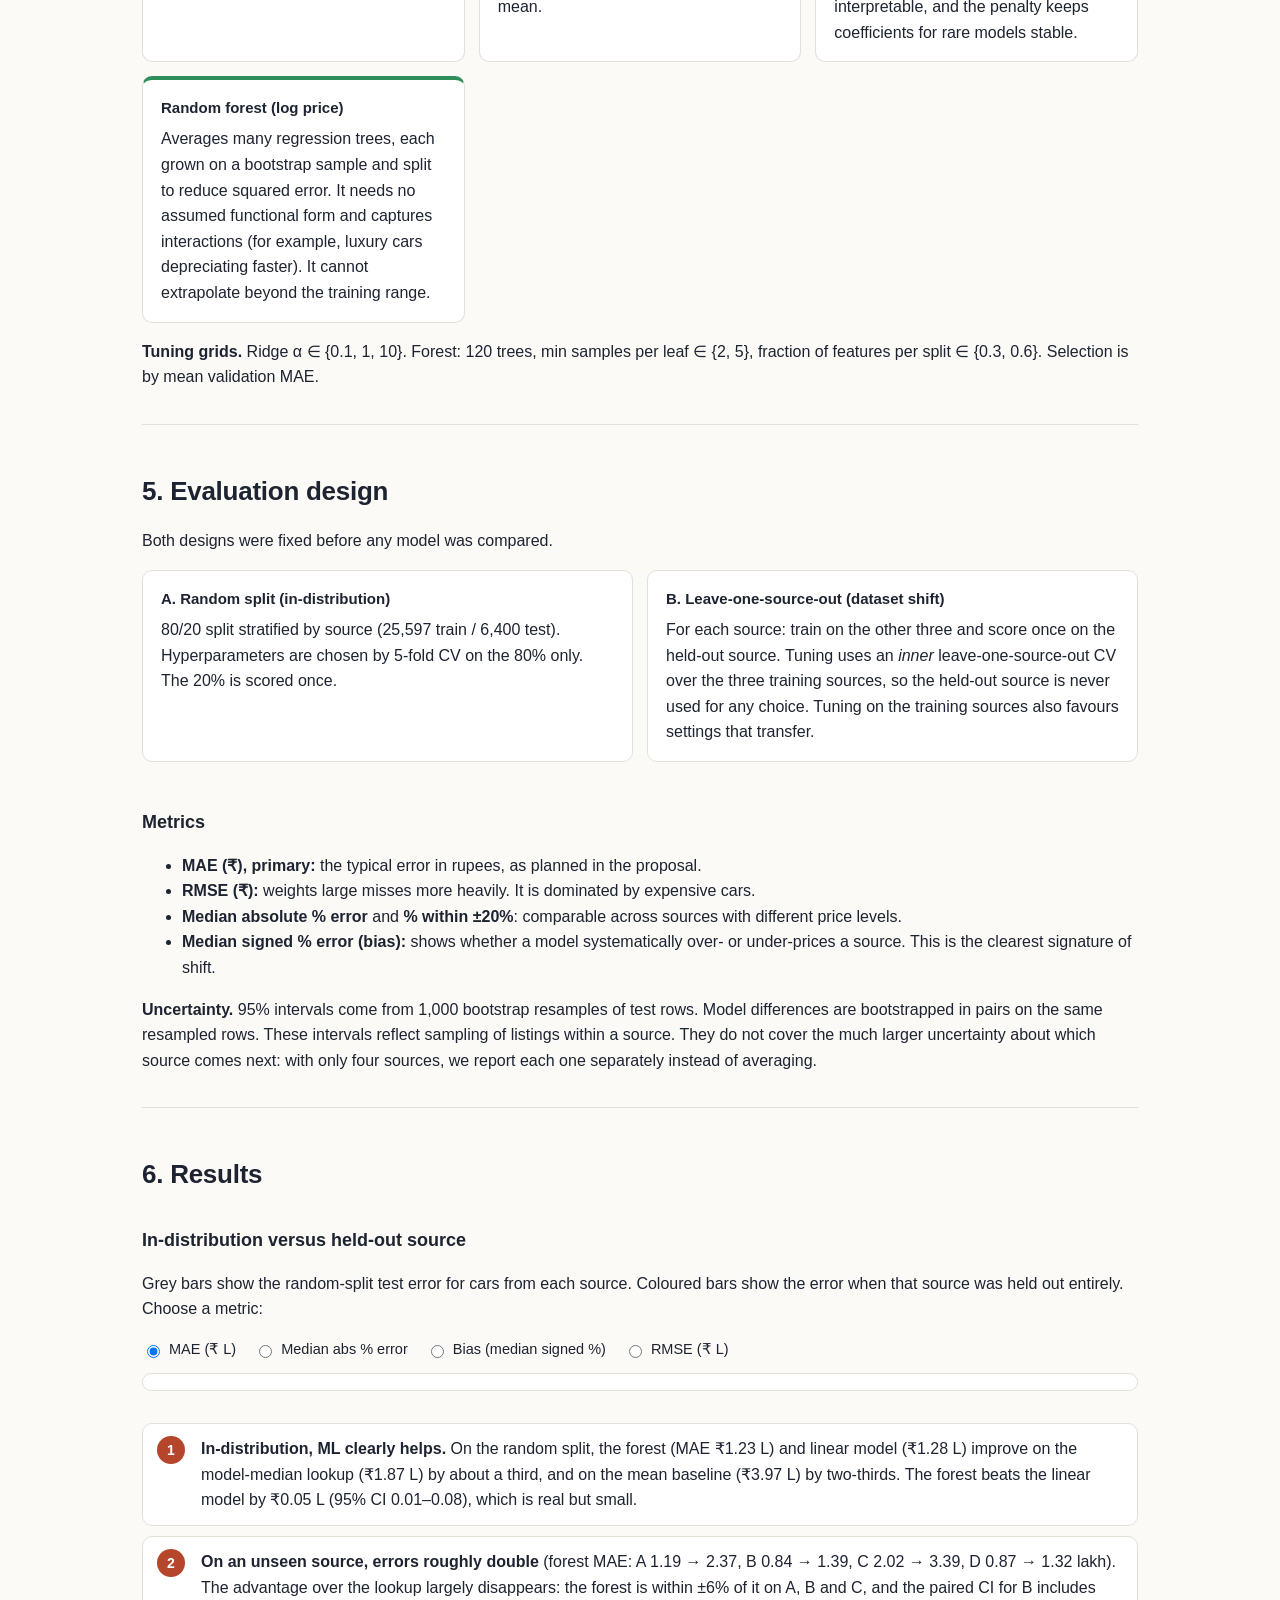
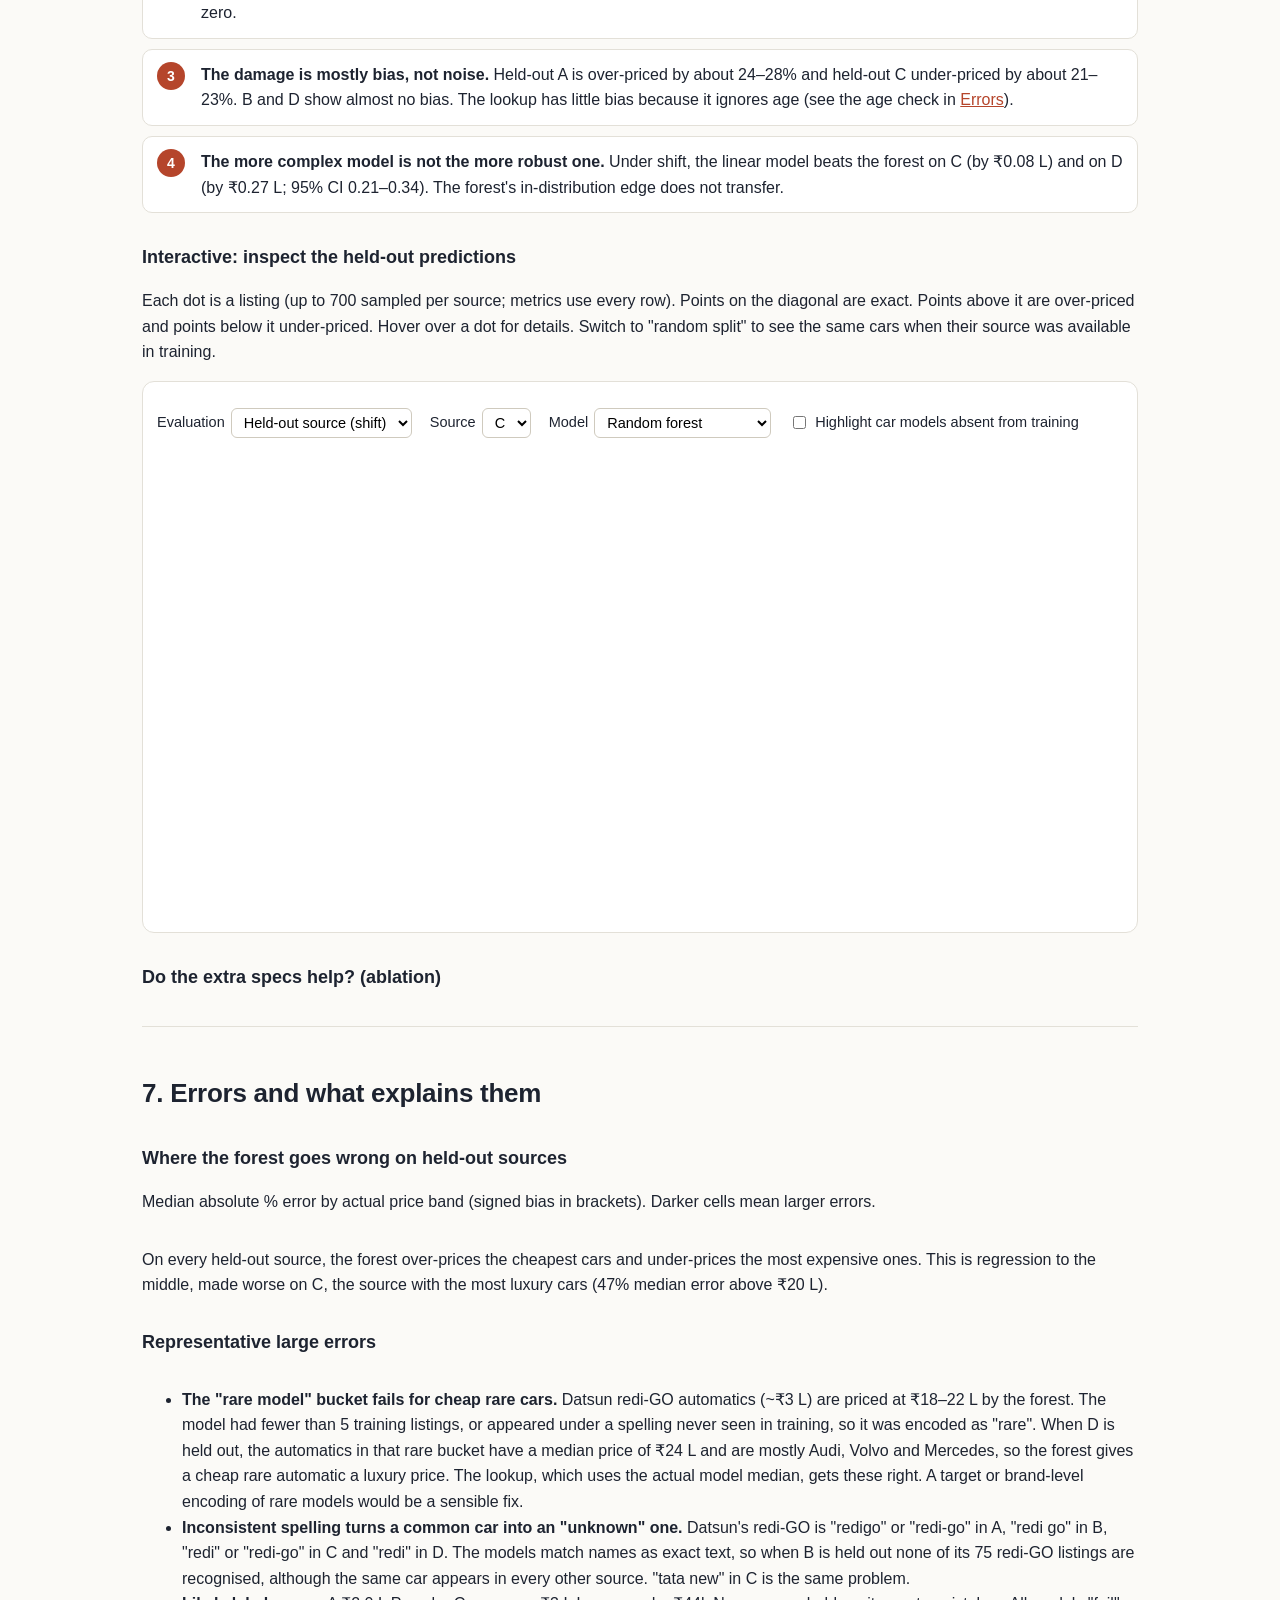
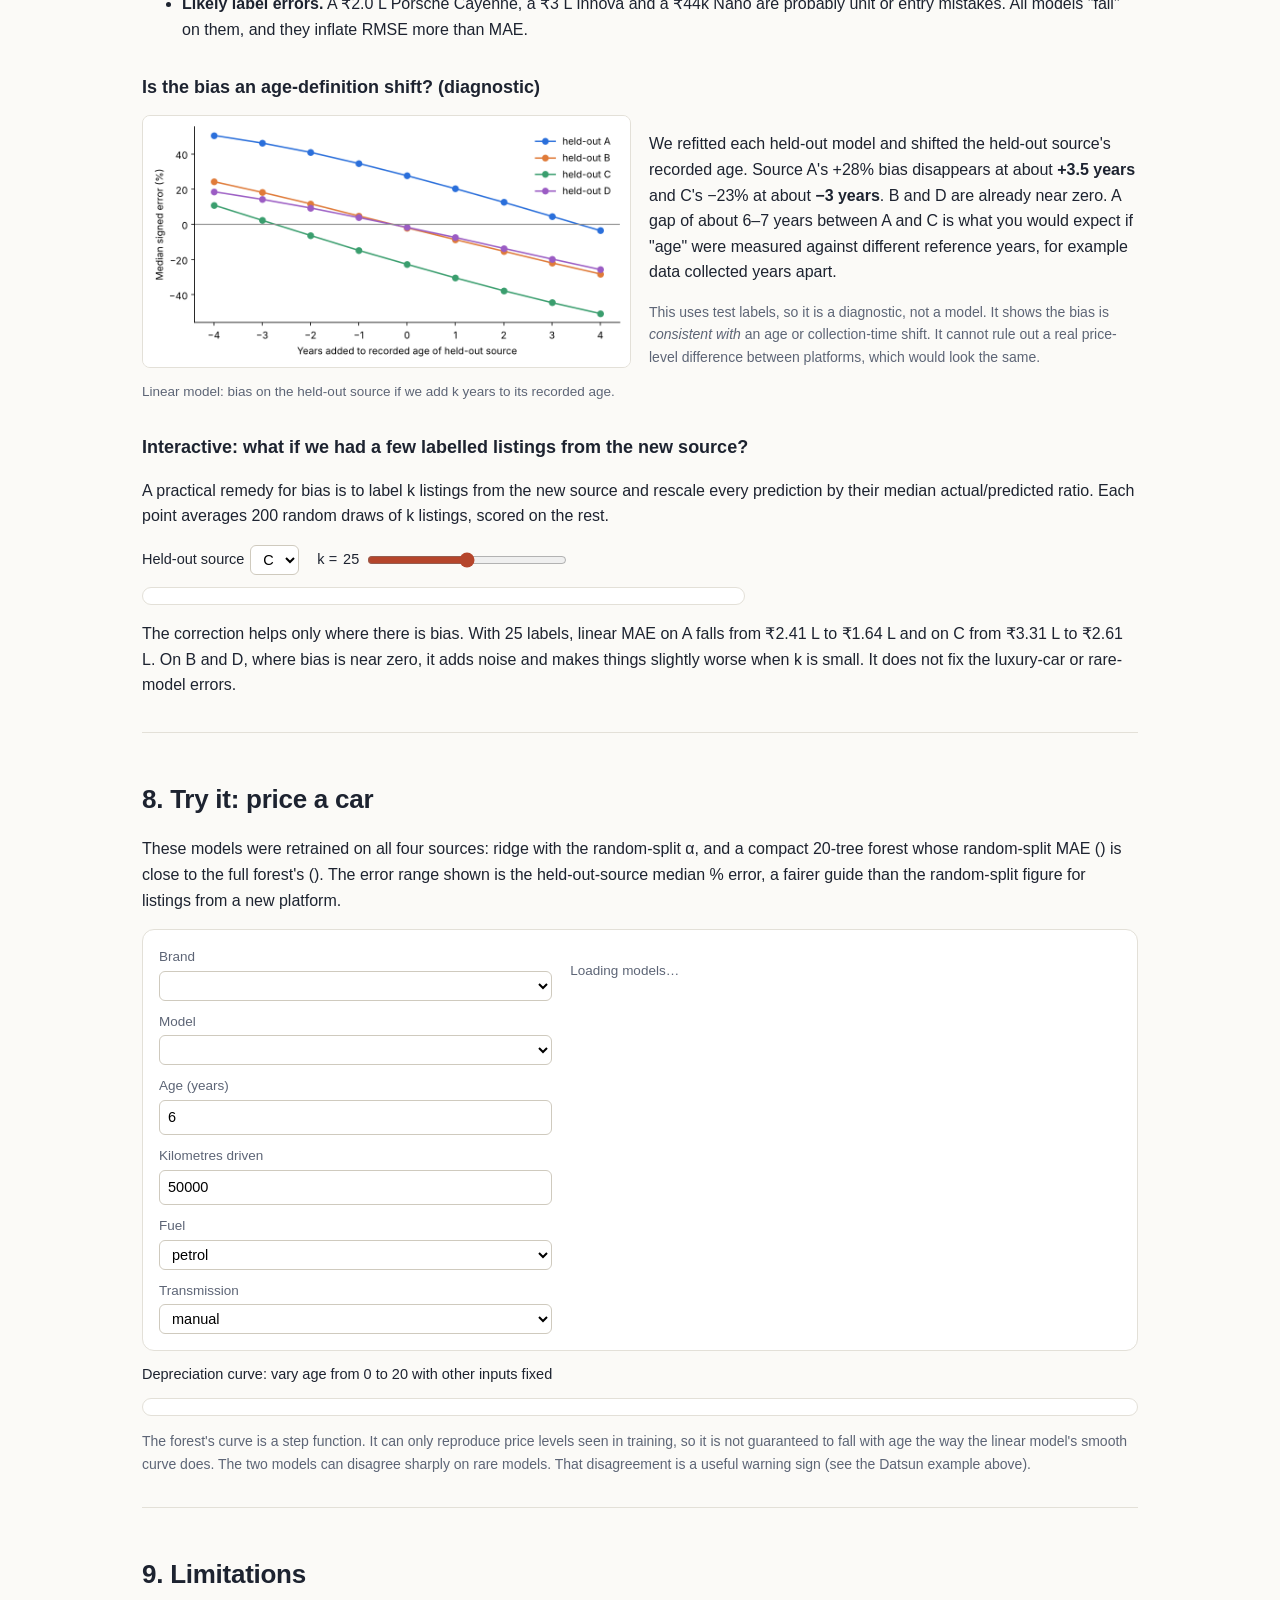
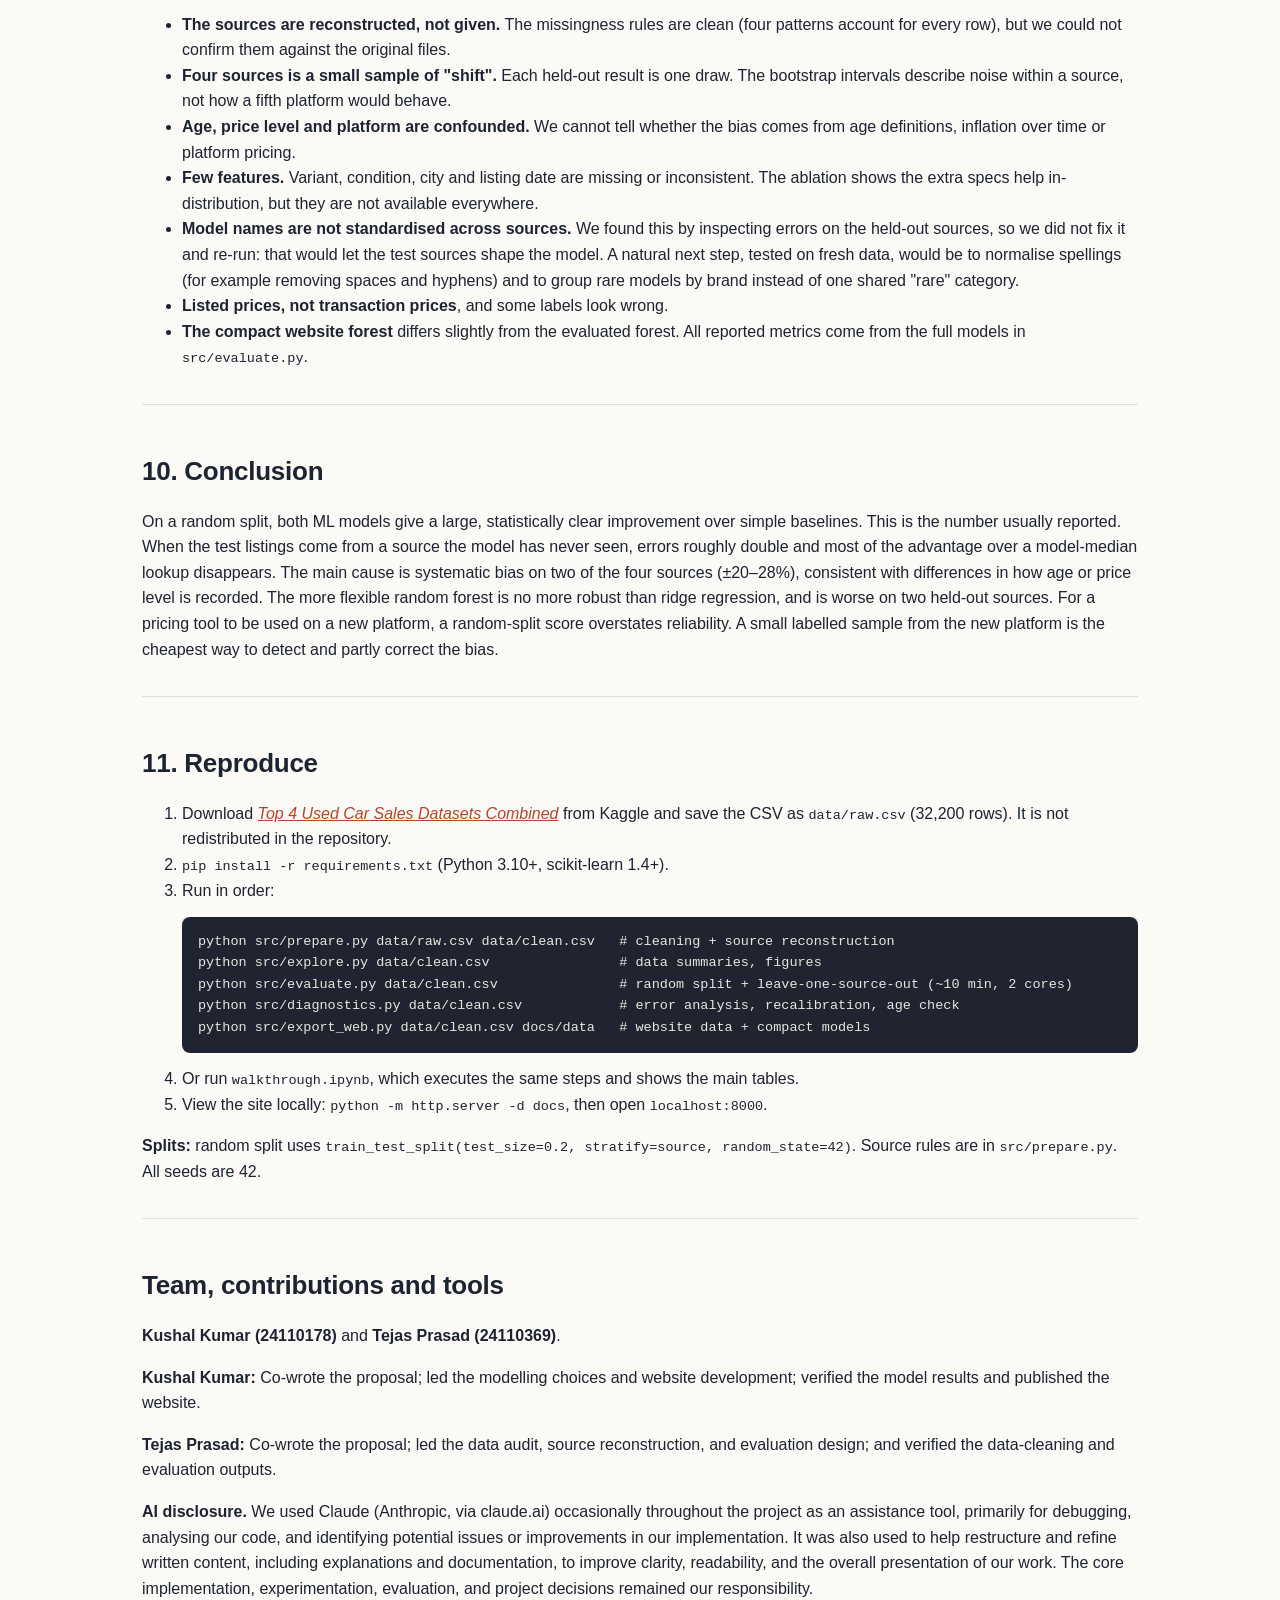
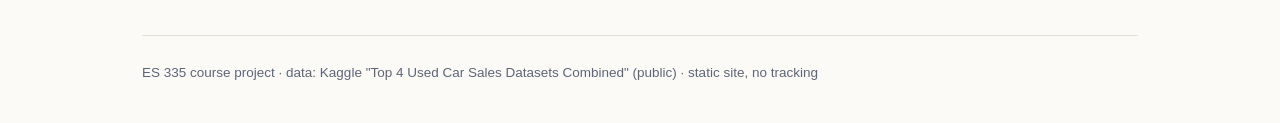
==== commit 9055cde3: "Update analysis, models and website" ====
--- a/docs/index.html
+++ b/docs/index.html
@@ -372,8 +372,8 @@
 <section id="team">
   <h2>Team, contributions and tools</h2>
   <p><strong>Kushal Kumar (24110178)</strong> and <strong>Tejas Prasad (24110369)</strong>.</p>
-<p><strong>Tejas Prasad:</strong> Co-wrote the proposal; led the data audit, source reconstruction, and evaluation design; and verified the data-cleaning and evaluation outputs.</p>
-<p><strong>Kushal Kumar:</strong> Co-wrote the proposal; led the modelling choices and website development; verified the model results and published the website.</p>
+  <p><strong>Kushal Kumar:</strong> Co-wrote the proposal; led the modelling choices and website development; verified the model results and published the website.</p>
+  <p><strong>Tejas Prasad:</strong> Co-wrote the proposal; led the data audit, source reconstruction, and evaluation design; and verified the data-cleaning and evaluation outputs.</p>
   <p><strong>AI disclosure.</strong> We used Claude (Anthropic, via claude.ai) occasionally throughout the project as an assistance tool, primarily for debugging, 
     analysing our code, and identifying potential issues or improvements in our implementation. It was also used to help restructure and refine written content, 
     including explanations and documentation, to improve clarity, readability, and the overall presentation of our work. The core implementation, experimentation,
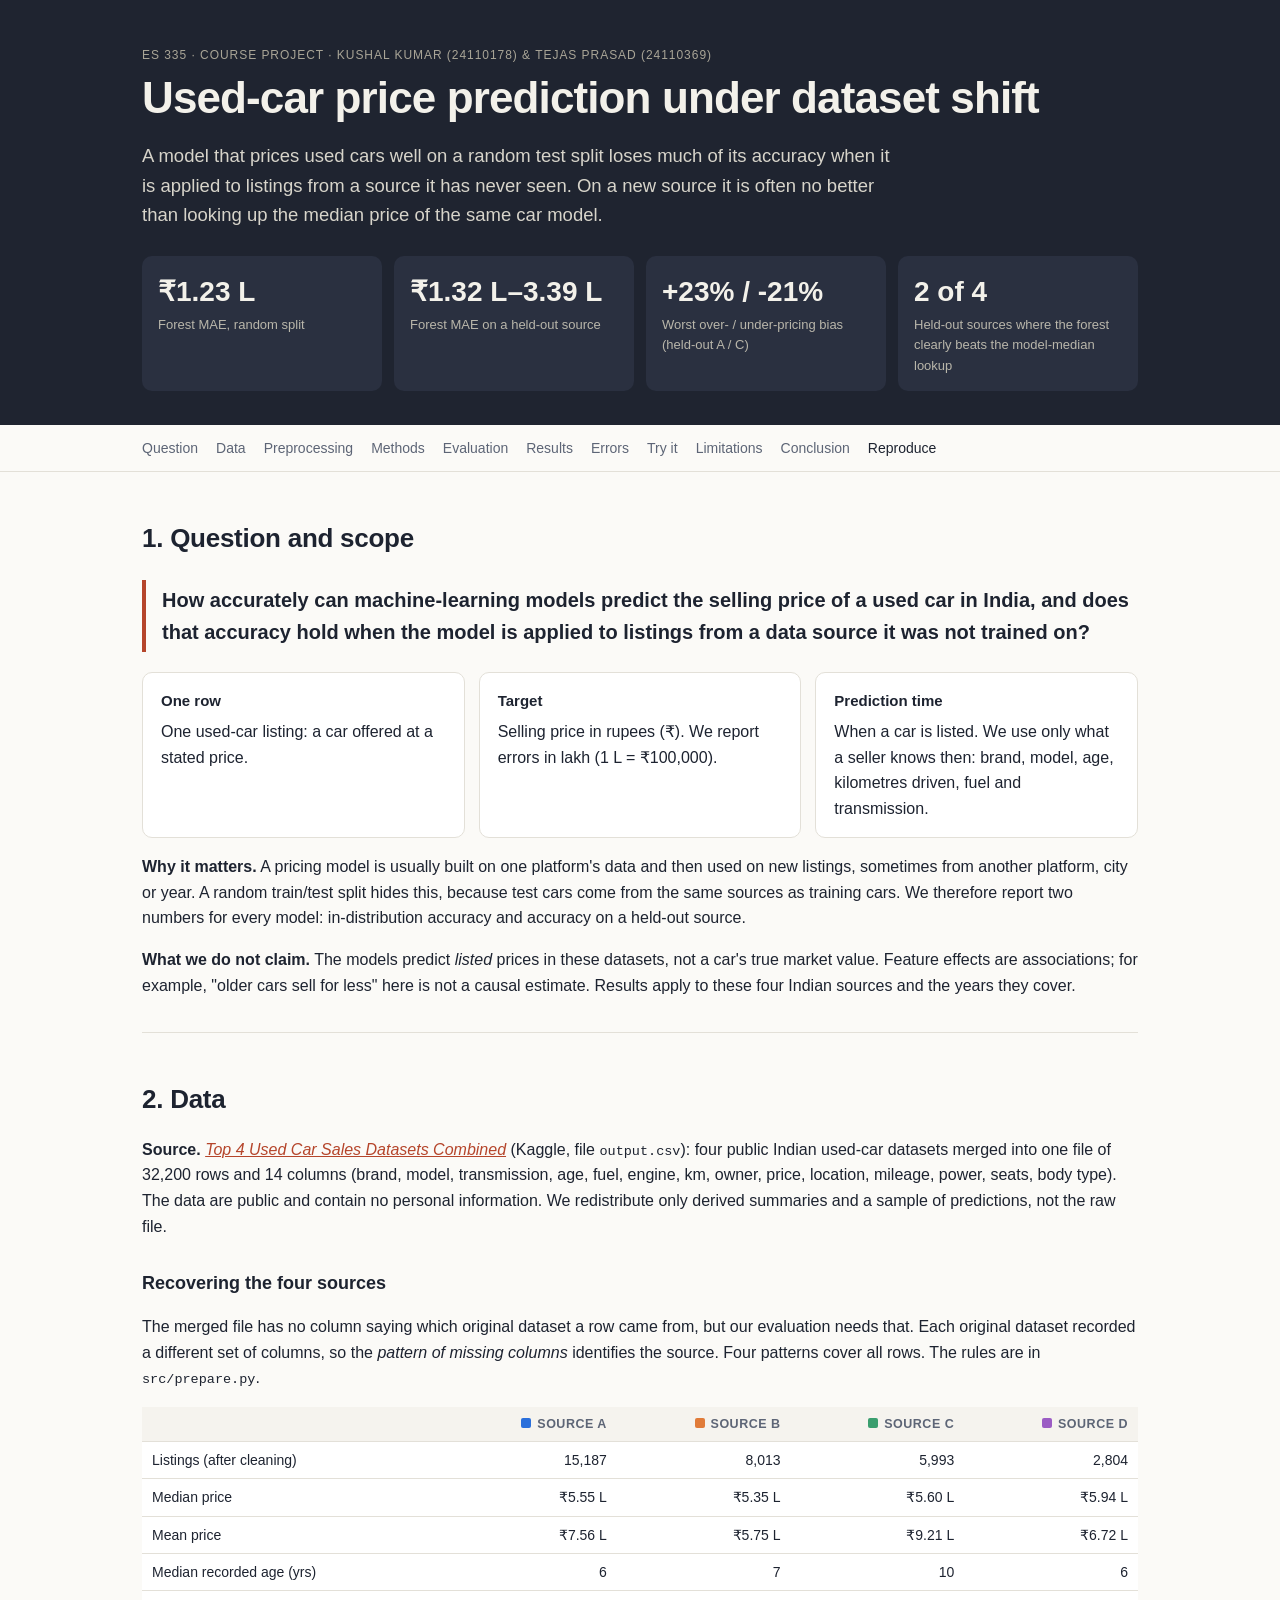
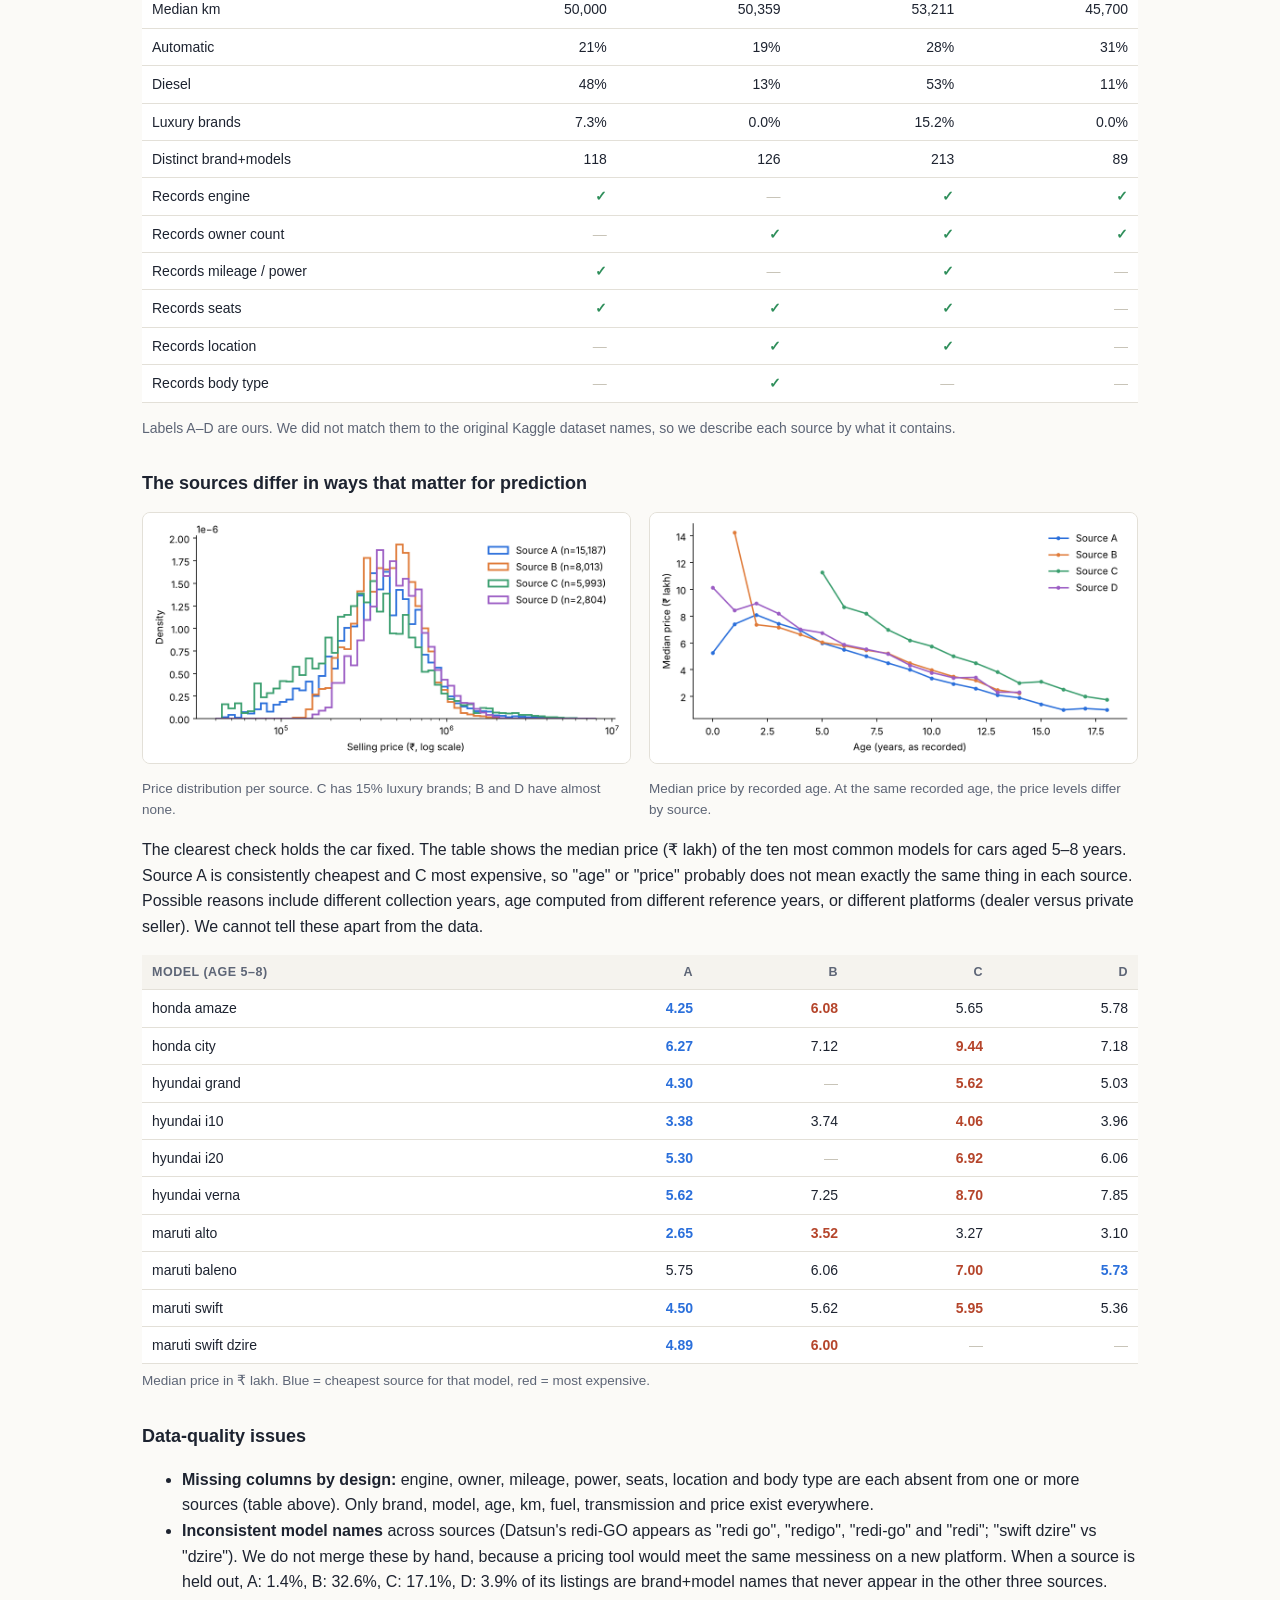
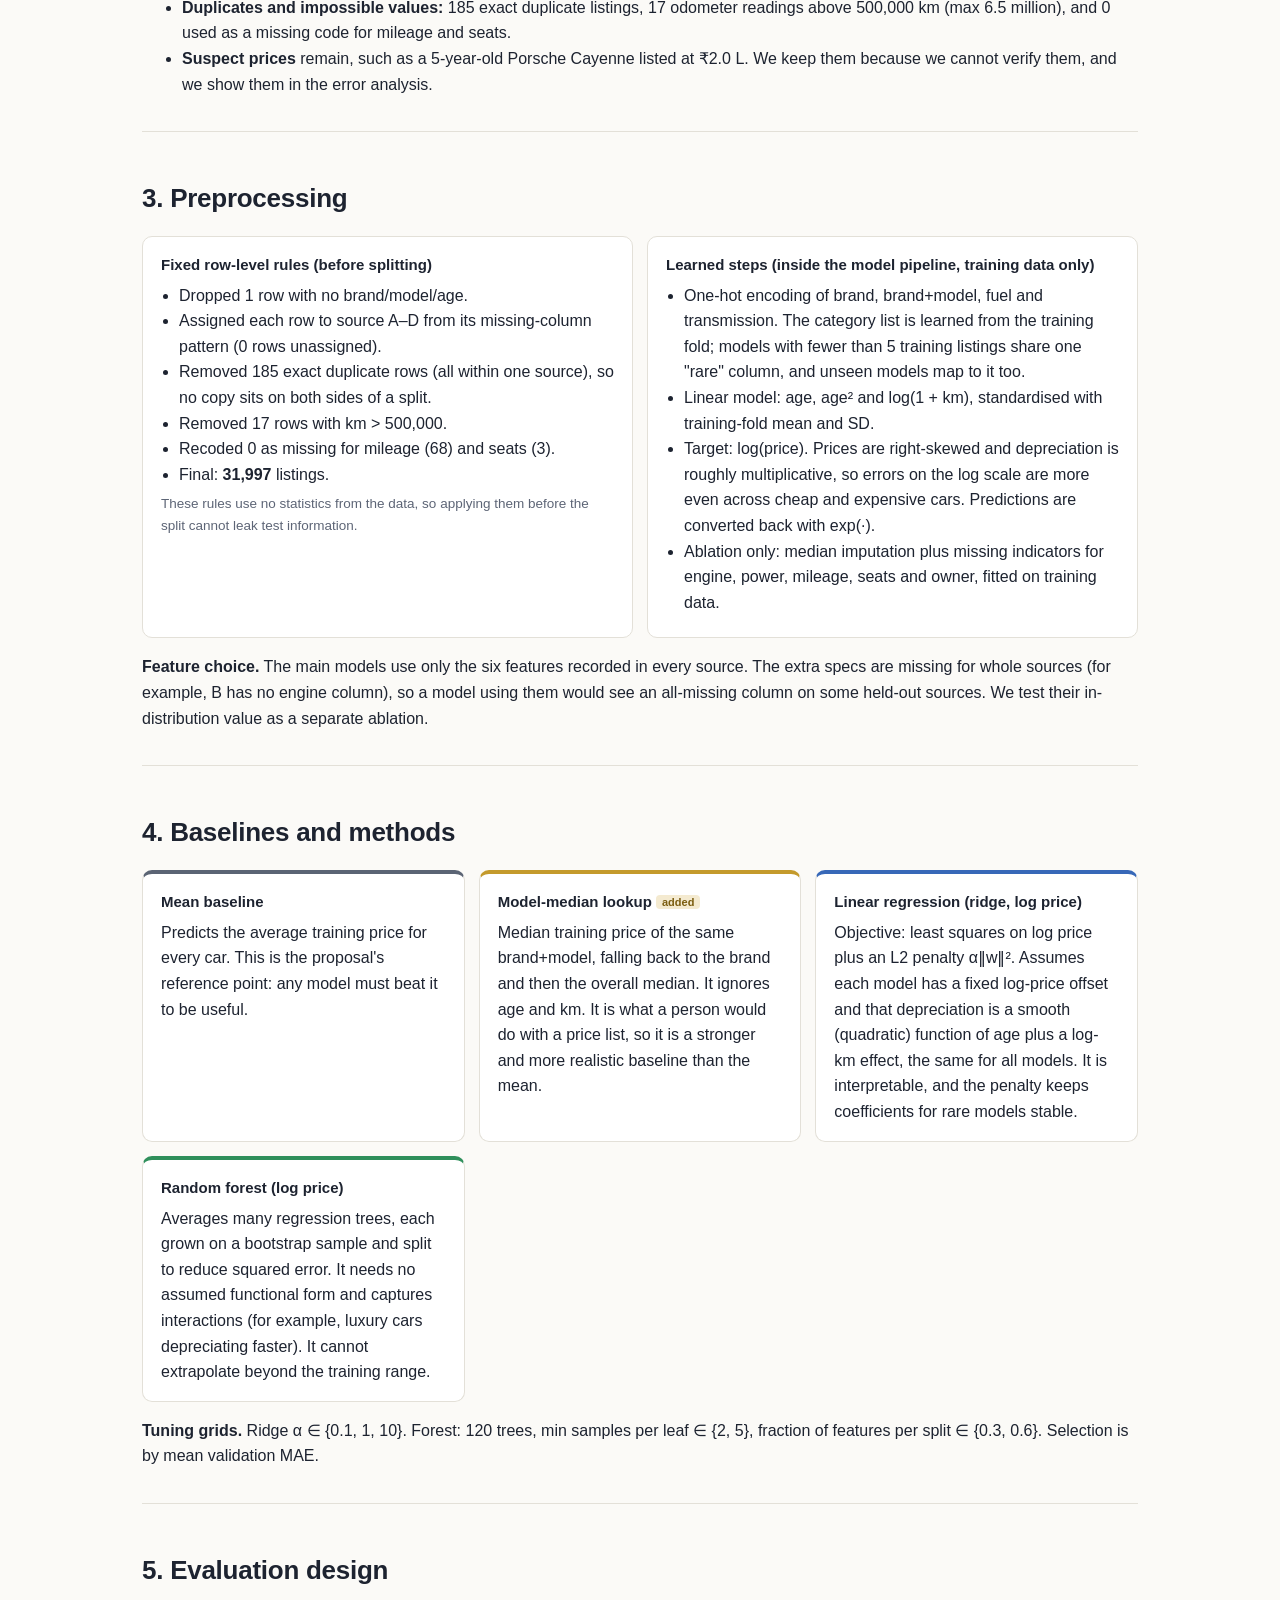
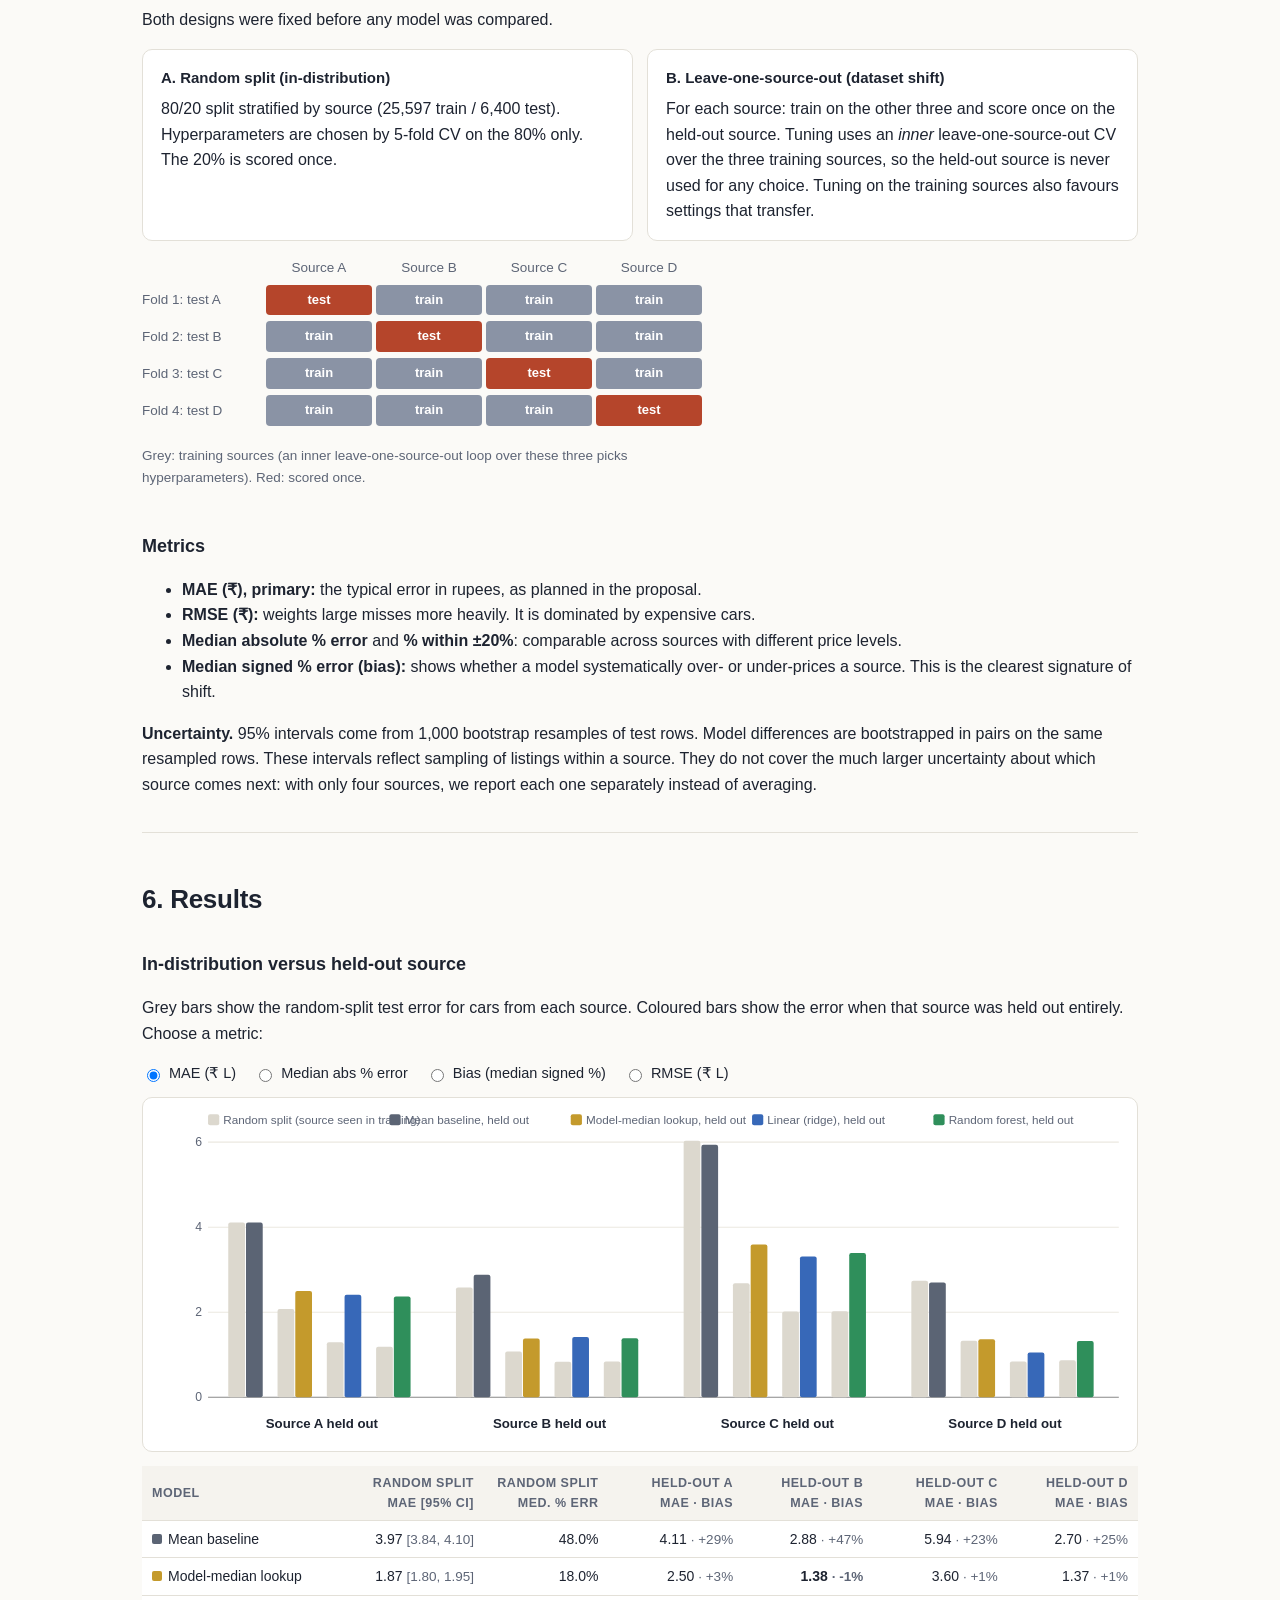
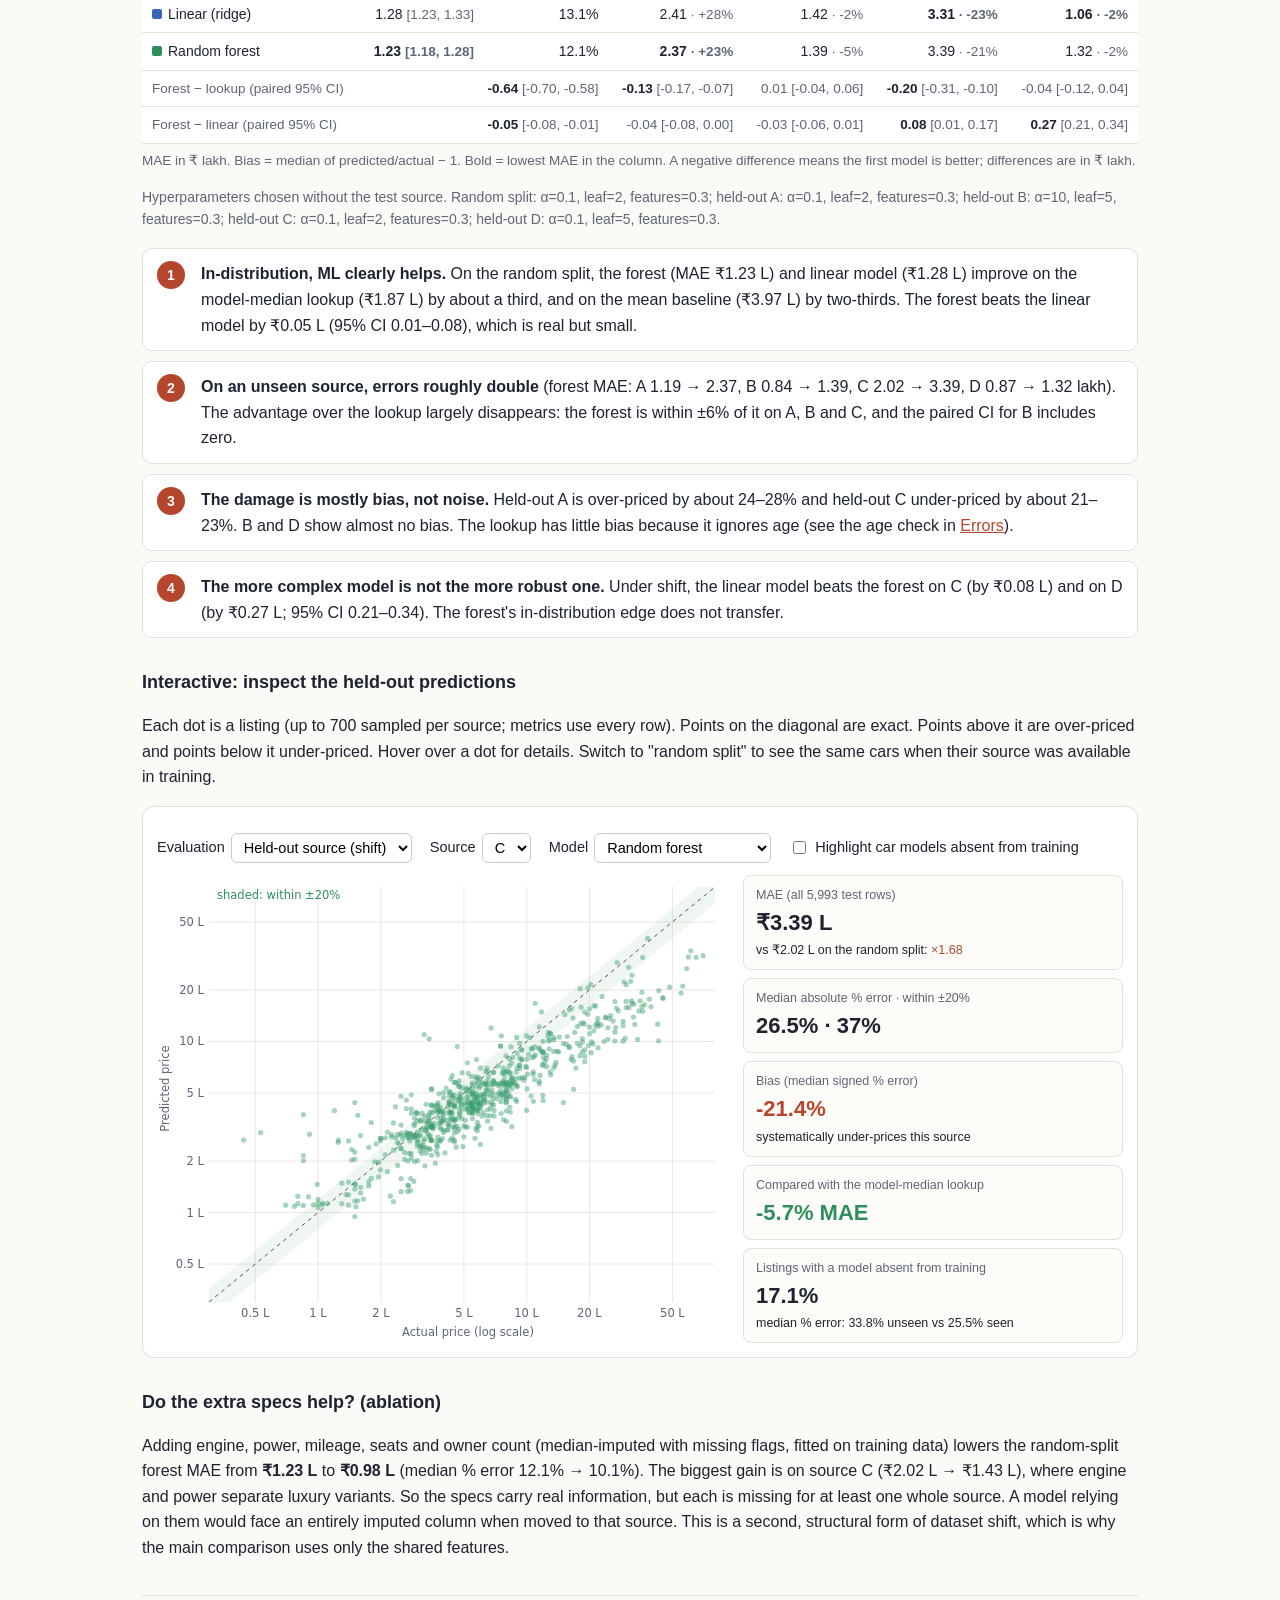
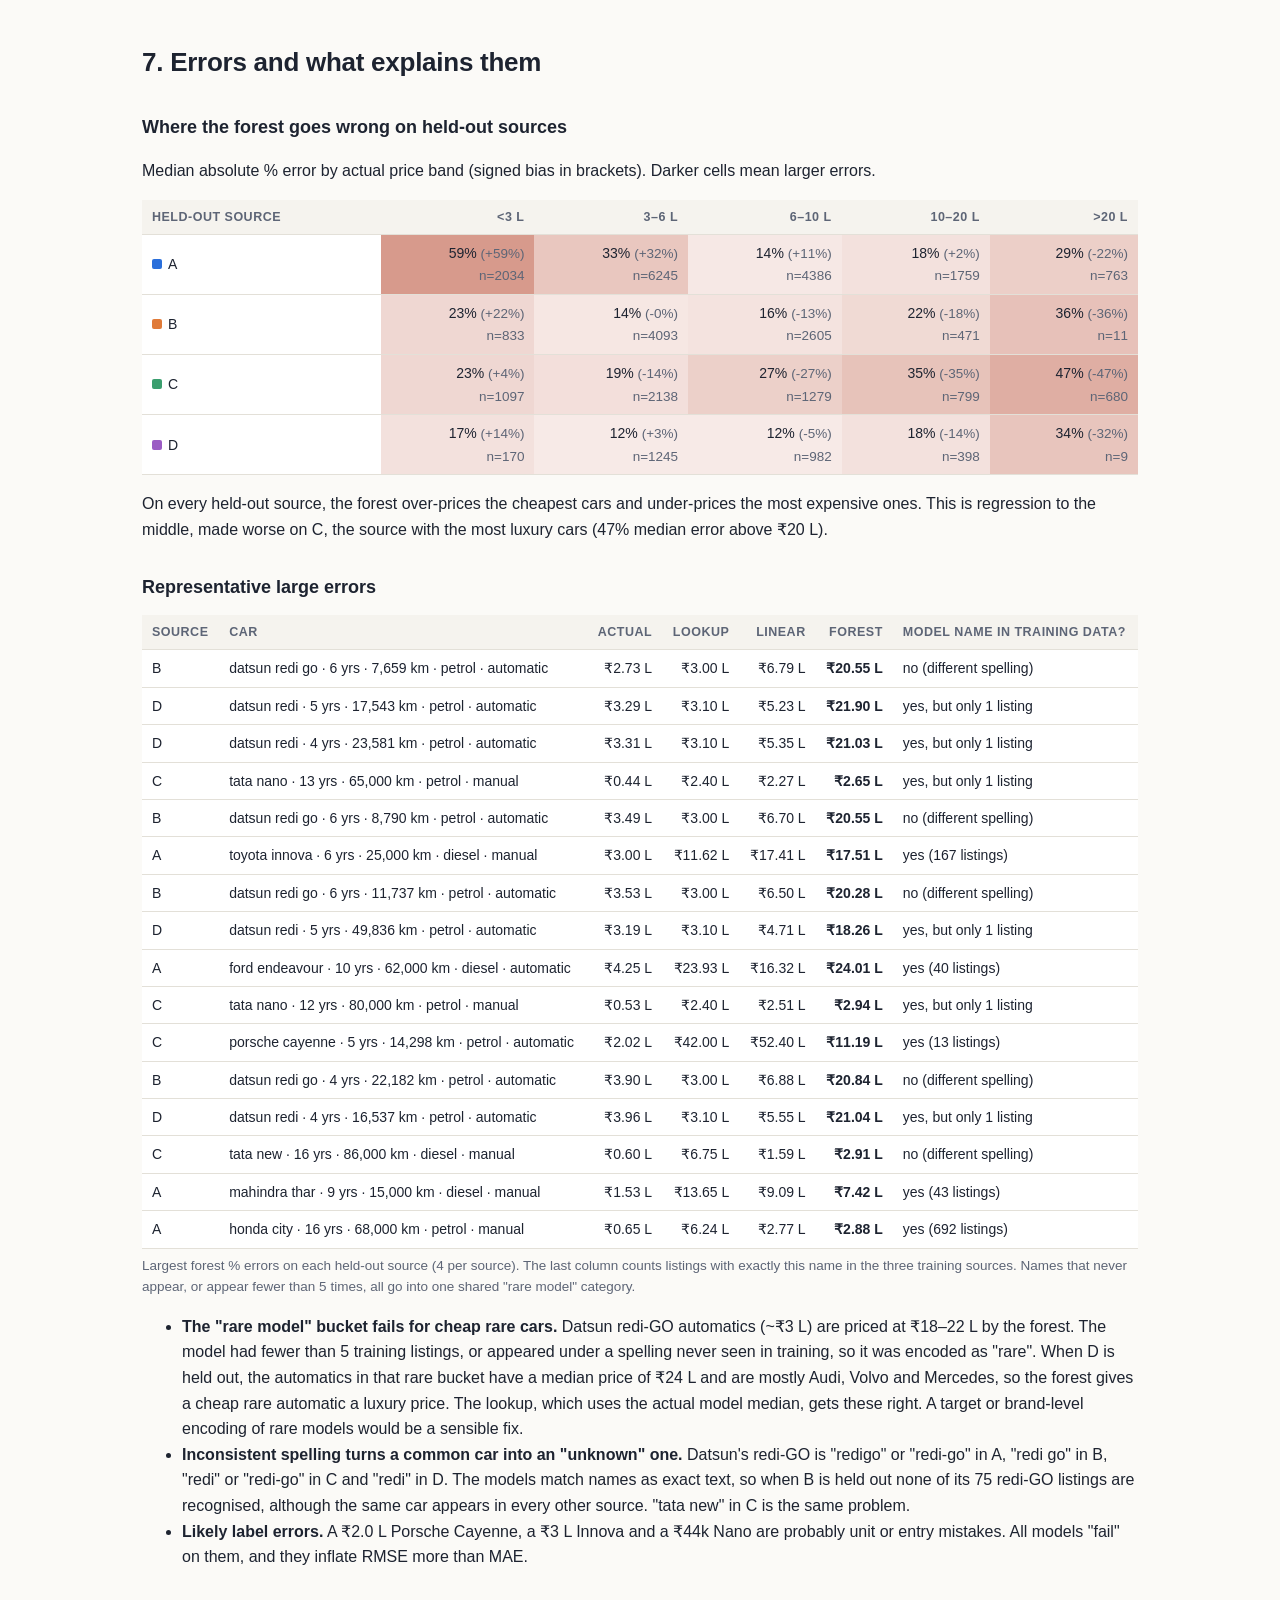
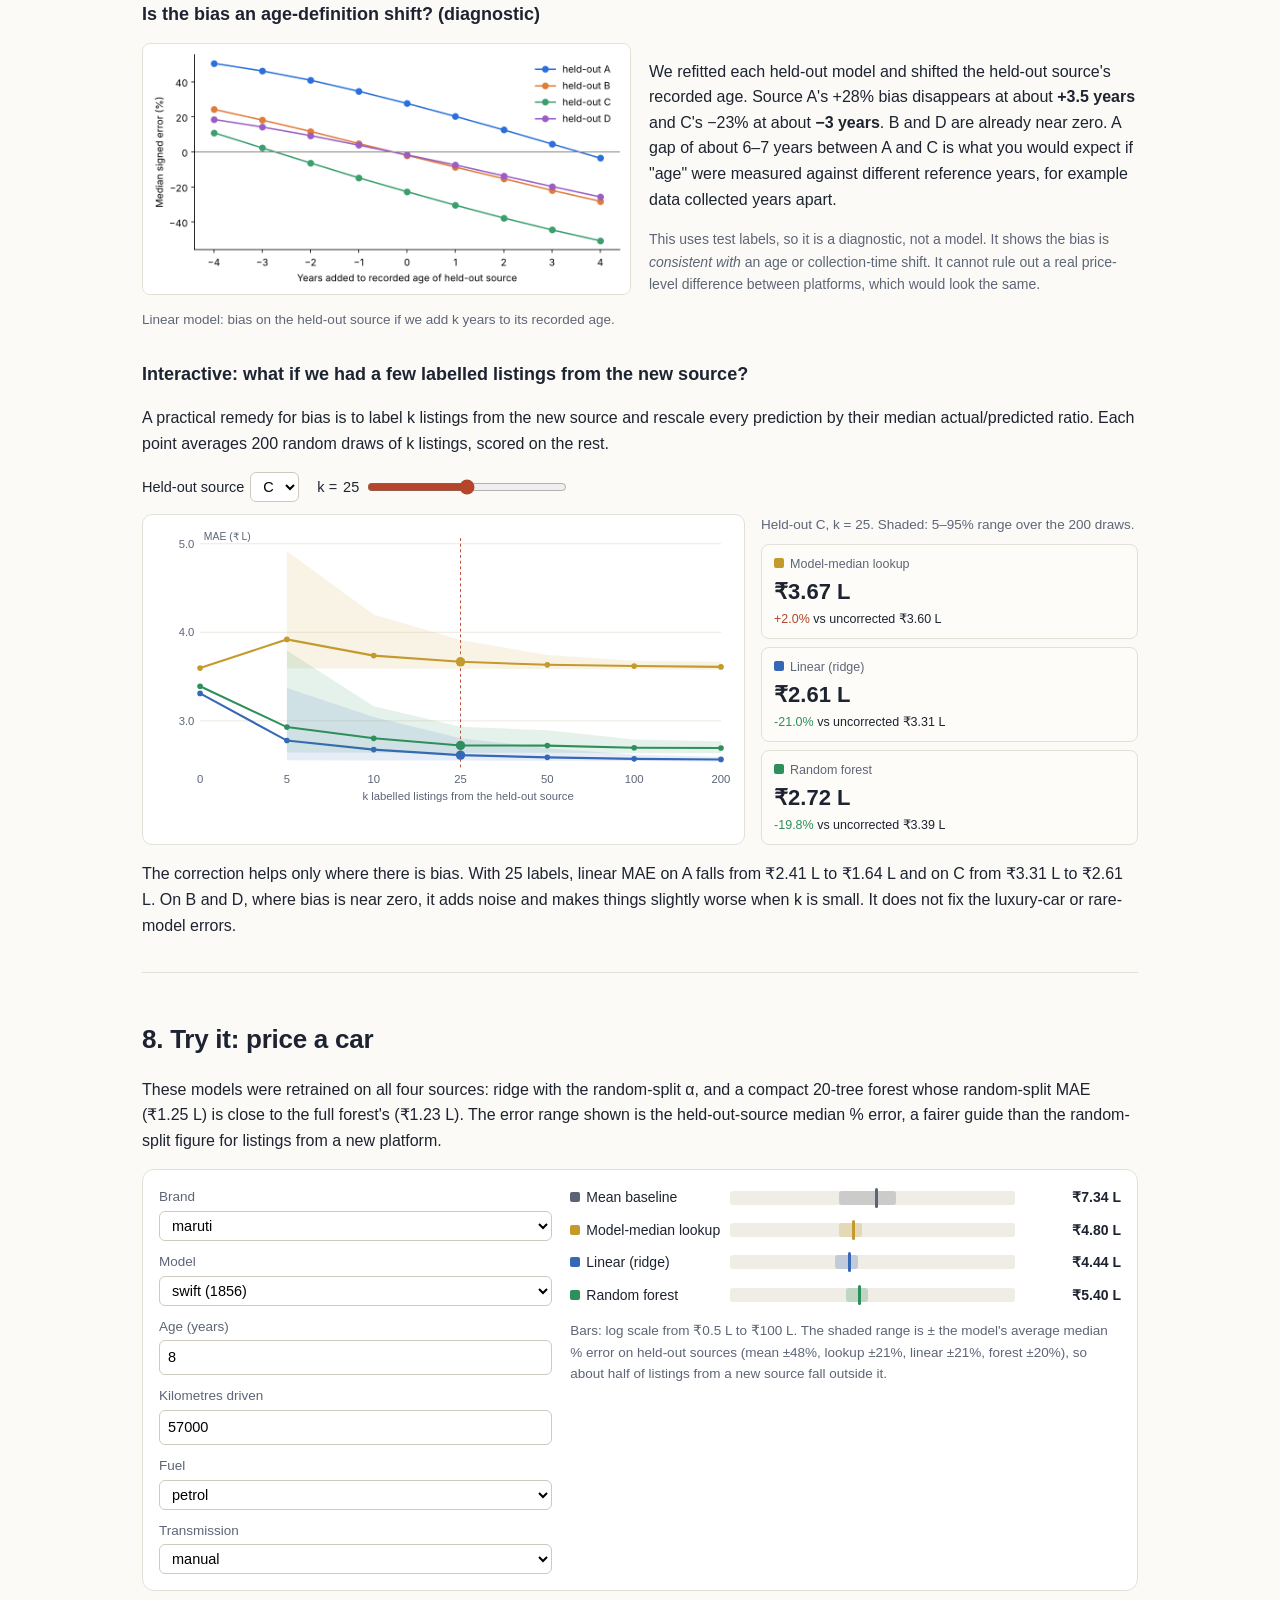
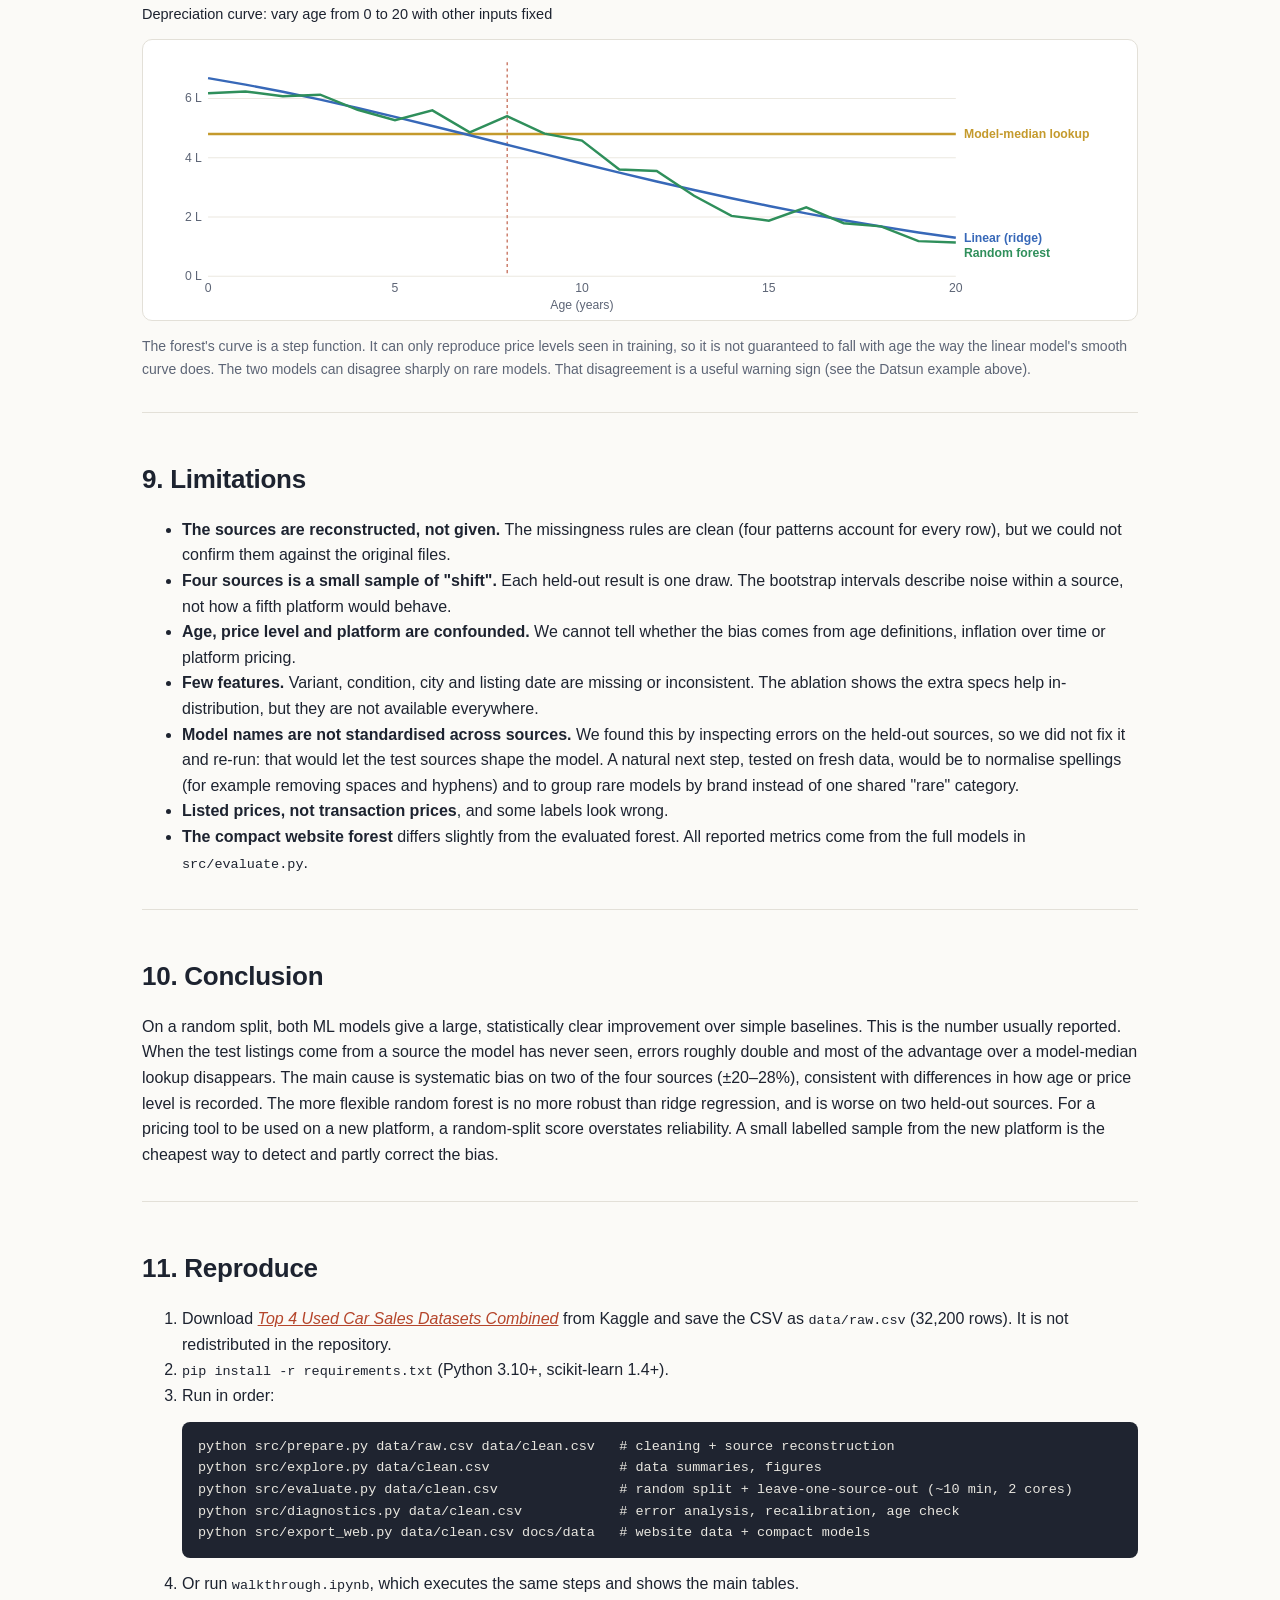
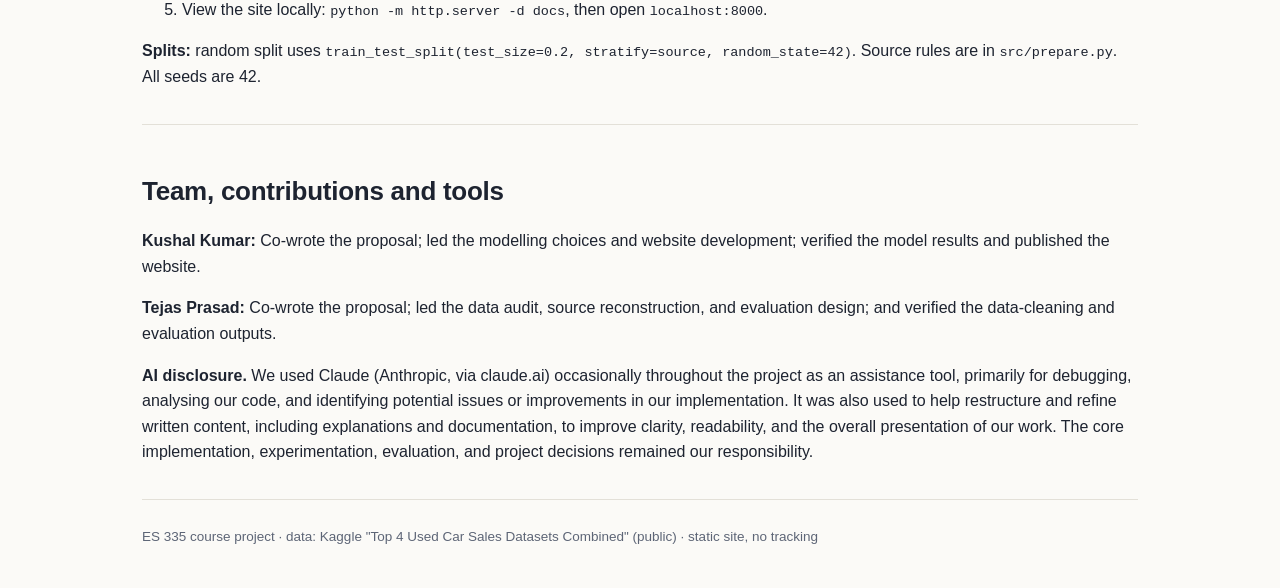
==== commit 148e6b81: "Update analysis, models and website" ====
--- a/docs/index.html
+++ b/docs/index.html
@@ -371,7 +371,6 @@
 
 <section id="team">
   <h2>Team, contributions and tools</h2>
-  <p><strong>Kushal Kumar (24110178)</strong> and <strong>Tejas Prasad (24110369)</strong>.</p>
   <p><strong>Kushal Kumar:</strong> Co-wrote the proposal; led the modelling choices and website development; verified the model results and published the website.</p>
   <p><strong>Tejas Prasad:</strong> Co-wrote the proposal; led the data audit, source reconstruction, and evaluation design; and verified the data-cleaning and evaluation outputs.</p>
   <p><strong>AI disclosure.</strong> We used Claude (Anthropic, via claude.ai) occasionally throughout the project as an assistance tool, primarily for debugging, 
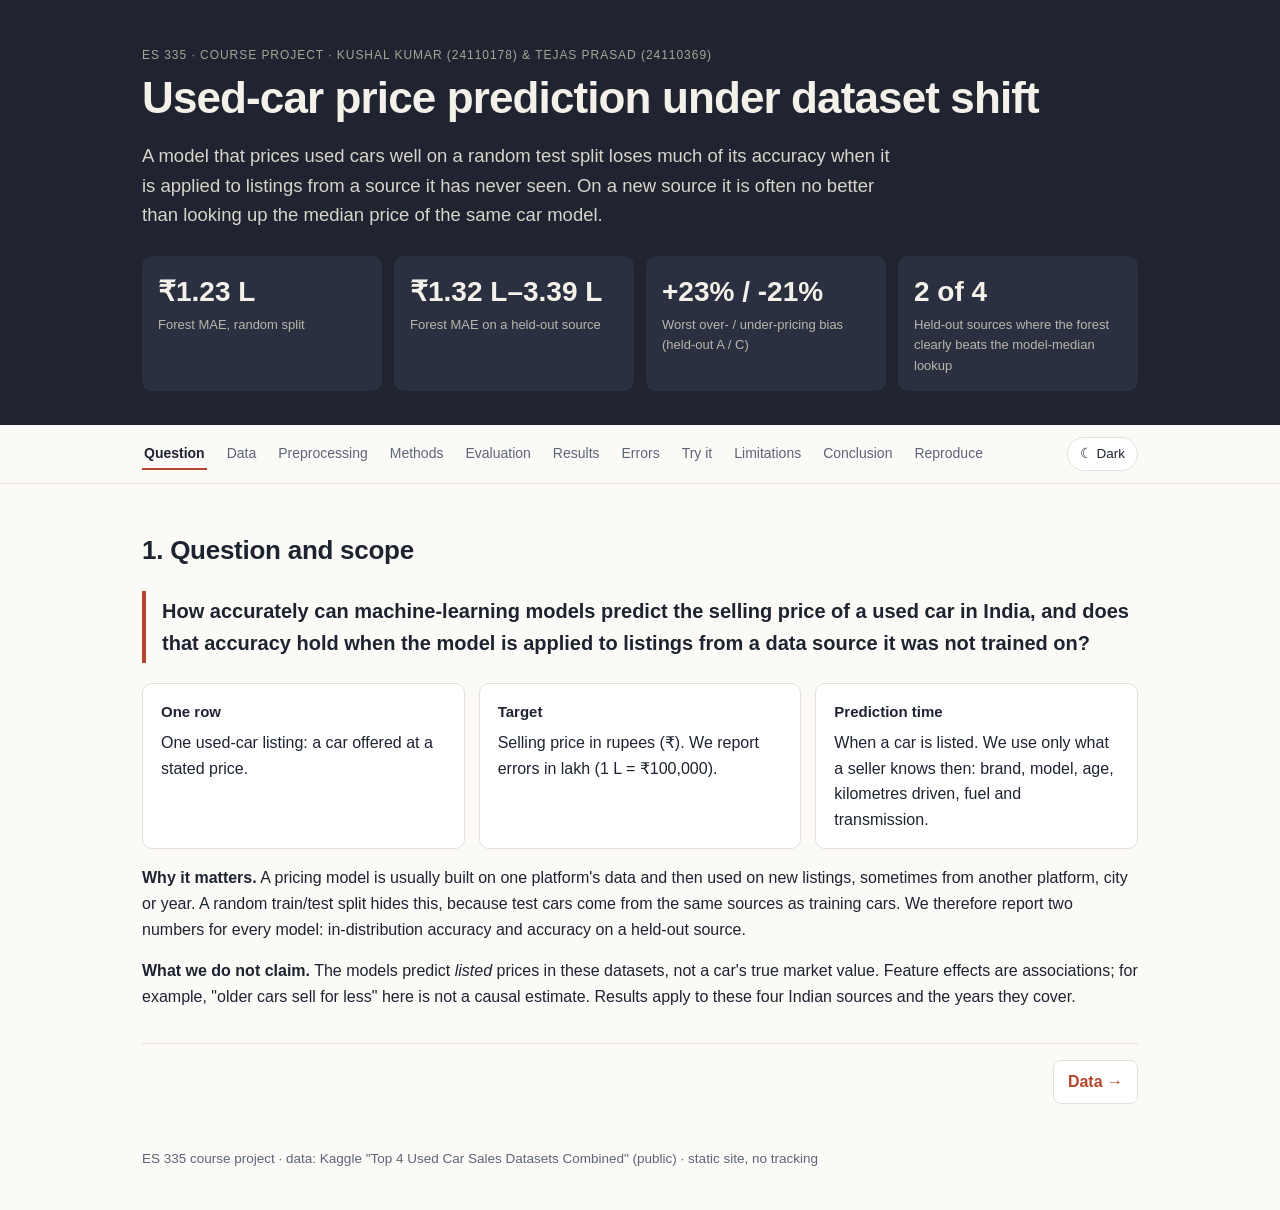
==== commit 984298c0: "Update analysis, models and website" ====
--- a/docs/index.html
+++ b/docs/index.html
@@ -7,6 +7,15 @@
 <meta name="description" content="Do used-car price models trained on some Indian listing sources work on a source they have never seen? ES 335 course project.">
 <link rel="icon" href="data:image/svg+xml,%3Csvg xmlns=%22http://www.w3.org/2000/svg%22 viewBox=%220 0 16 16%22%3E%3Crect width=%2216%22 height=%2216%22 rx=%223%22 fill=%22%23b5452b%22/%3E%3C/svg%3E">
 <link rel="stylesheet" href="style.css">
+<script>
+  // Apply the saved or system theme before first paint
+  (function () {
+    var t = null;
+    try { t = localStorage.getItem("theme"); } catch (e) {}
+    if (!t) t = window.matchMedia && matchMedia("(prefers-color-scheme: dark)").matches ? "dark" : "light";
+    document.documentElement.dataset.theme = t;
+  })();
+</script>
 </head>
 <body>
 <header class="hero">
@@ -20,12 +29,13 @@
   </div>
 </header>
 
-<nav class="toc" aria-label="Sections">
+<nav class="toc" aria-label="Project sections">
   <div class="wrap">
     <a href="#question">Question</a><a href="#data">Data</a><a href="#prep">Preprocessing</a>
     <a href="#methods">Methods</a><a href="#evaluation">Evaluation</a><a href="#results">Results</a>
     <a href="#errors">Errors</a><a href="#try">Try it</a><a href="#limits">Limitations</a>
     <a href="#conclusion">Conclusion</a><a href="#reproduce">Reproduce</a>
+    <button type="button" id="theme-btn" class="theme-btn">☾ Dark</button>
   </div>
 </nav>
 
@@ -182,7 +192,7 @@
 <section id="results">
   <h2>6. Results</h2>
   <h3>In-distribution versus held-out source</h3>
-  <p>Grey bars show the random-split test error for cars from each source. Coloured bars show the error when that
+  <p>Outlined bars show the random-split test error for cars from each source. Coloured bars show the error when that
     source was held out entirely. Choose a metric:</p>
   <div class="controls" id="bar-controls">
     <label><input type="radio" name="barmetric" value="mae" checked> MAE (₹ L)</label>
@@ -312,7 +322,7 @@
   <div id="dep-chart" class="chart"></div>
   <p class="note">The forest's curve is a step function. It can only reproduce price levels seen in training, so
     it is not guaranteed to fall with age the way the linear model's smooth curve does. The two models can disagree sharply on rare models. That disagreement is a useful warning sign
-    (see the Datsun example above).</p>
+    (see the Datsun example in <a href="#errors">Errors</a>).</p>
 </section>
 
 <!-- ======================= LIMITATIONS ======================= -->
@@ -369,15 +379,6 @@
     random_state=42)</code>. Source rules are in <code>src/prepare.py</code>. All seeds are 42.</p>
 </section>
 
-<section id="team">
-  <h2>Team, contributions and tools</h2>
-  <p><strong>Kushal Kumar:</strong> Co-wrote the proposal; led the modelling choices and website development; verified the model results and published the website.</p>
-  <p><strong>Tejas Prasad:</strong> Co-wrote the proposal; led the data audit, source reconstruction, and evaluation design; and verified the data-cleaning and evaluation outputs.</p>
-  <p><strong>AI disclosure.</strong> We used Claude (Anthropic, via claude.ai) occasionally throughout the project as an assistance tool, primarily for debugging, 
-    analysing our code, and identifying potential issues or improvements in our implementation. It was also used to help restructure and refine written content, 
-    including explanations and documentation, to improve clarity, readability, and the overall presentation of our work. The core implementation, experimentation,
-     evaluation, and project decisions remained our responsibility.</p>
-</section>
 </main>
 <footer><div class="wrap small">ES 335 course project · data: Kaggle "Top 4 Used Car Sales Datasets Combined" (public) · static site, no tracking</div></footer>
 <script src="models.js"></script>
--- a/docs/style.css
+++ b/docs/style.css
@@ -1,9 +1,23 @@
 :root {
   --bg: #fbfaf7; --fg: #1d2330; --muted: #5d6576; --line: #e3e0d8; --card: #ffffff;
+  --card2: #fdfcf9; --thead: #f5f3ee; --input: #ffffff; --input-line: #cfcabe; --nav: rgba(251,250,247,.95);
+  --grid: #ebe8e0; --axis: #888888; --bar-alt: #dcd8ce; --track: #f0ede6; --tagbg: #f4ead0; --tagfg: #7b5d10;
   --accent: #b5452b; --A: #2a6fdb; --B: #e07b39; --C: #3a9e6e; --D: #9b5cc4;
   --mean: #5b6474; --lookup: #c49a2c; --linear: #3768b8; --forest: #2f8f5b;
   --mono: ui-monospace, SFMono-Regular, Menlo, Consolas, monospace;
+  color-scheme: light;
 }
+[data-theme="dark"] {
+  --bg: #14171f; --fg: #e6e3da; --muted: #9ea4b1; --line: #2c3240; --card: #1b1f29;
+  --card2: #20252f; --thead: #222835; --input: #222835; --input-line: #3a4252; --nav: rgba(20,23,31,.94);
+  --grid: #2a3040; --axis: #8a909c; --bar-alt: #4a5163; --track: #2a3040; --tagbg: #3d3420; --tagfg: #e8c86a;
+  --accent: #e0714f; --mean: #8d96a8; --linear: #5b8de0; --forest: #46b07a; --lookup: #d6ad3e;
+  color-scheme: dark;
+}
+[data-theme="dark"] .hero { background: #0d1016; }
+[data-theme="dark"] .kpi { background: #1b2130; }
+[data-theme="dark"] figure img { border-color: #2c3240; }
+[data-theme="dark"] .finding b { color: #14171f; }
 * { box-sizing: border-box; }
 html { scroll-behavior: smooth; scroll-padding-top: 56px; }
 body { margin: 0; background: var(--bg); color: var(--fg); font: 16px/1.6 -apple-system, "Segoe UI", Roboto, Helvetica, Arial, sans-serif; }
@@ -24,7 +38,7 @@
 .kpi { background: #2a3040; border-radius: 10px; padding: 14px 16px; }
 .kpi .v { font-size: 28px; font-weight: 700; font-variant-numeric: tabular-nums; }
 .kpi .l { font-size: 13px; color: #b9b6aa; }
-.toc { position: sticky; top: 0; z-index: 10; background: rgba(251,250,247,.95); backdrop-filter: blur(6px); border-bottom: 1px solid var(--line); }
+.toc { position: sticky; top: 0; z-index: 10; background: var(--nav); backdrop-filter: blur(6px); border-bottom: 1px solid var(--line); }
 .toc .wrap { display: flex; gap: 18px; overflow-x: auto; white-space: nowrap; padding-top: 12px; padding-bottom: 12px; }
 .toc a { color: var(--muted); text-decoration: none; font-size: 14px; }
 .toc a:hover, .toc a.on { color: var(--fg); }
@@ -38,12 +52,12 @@
 .card ul { margin: 6px 0; padding-left: 18px; }
 .m-mean { border-top: 4px solid var(--mean); } .m-lookup { border-top: 4px solid var(--lookup); }
 .m-linear { border-top: 4px solid var(--linear); } .m-forest { border-top: 4px solid var(--forest); }
-.tag { font-size: 11px; background: #f4ead0; color: #7b5d10; padding: 1px 6px; border-radius: 4px; font-weight: 600; vertical-align: middle; }
+.tag { font-size: 11px; background: var(--tagbg); color: var(--tagfg); padding: 1px 6px; border-radius: 4px; font-weight: 600; vertical-align: middle; }
 .table-wrap { overflow-x: auto; margin: 14px 0; }
 table { border-collapse: collapse; width: 100%; font-size: 14px; font-variant-numeric: tabular-nums; background: var(--card); }
 th, td { white-space: nowrap; padding: 7px 10px; border-bottom: 1px solid var(--line); text-align: right; }
 th:first-child, td:first-child { text-align: left; }
-th { font-size: 12.5px; text-transform: uppercase; letter-spacing: .04em; color: var(--muted); font-weight: 600; background: #f5f3ee; }
+th { font-size: 12.5px; text-transform: uppercase; letter-spacing: .04em; color: var(--muted); font-weight: 600; background: var(--thead); }
 td.txt, th.txt { text-align: left; }
 tr.best td { font-weight: 700; }
 .yes { color: #2f8f5b; font-weight: 700; } .no { color: #c8c4b8; }
@@ -53,7 +67,7 @@
 .fig2 { display: grid; grid-template-columns: repeat(auto-fit, minmax(320px, 1fr)); gap: 18px; margin: 14px 0; align-items: start; }
 .controls { display: flex; flex-wrap: wrap; gap: 10px 18px; align-items: center; margin: 12px 0; font-size: 14.5px; }
 .controls label { display: inline-flex; gap: 6px; align-items: center; }
-select, input[type=number] { font: inherit; font-size: 14.5px; padding: 5px 8px; border: 1px solid #cfcabe; border-radius: 6px; background: #fff; }
+select, input[type=number] { font: inherit; font-size: 14.5px; padding: 5px 8px; border: 1px solid var(--input-line); border-radius: 6px; background: var(--input); color: var(--fg); }
 input[type=range] { width: 200px; accent-color: var(--accent); }
 .chart { width: 100%; background: var(--card); border: 1px solid var(--line); border-radius: 10px; padding: 8px; }
 .chart svg { display: block; width: 100%; height: auto; }
@@ -67,7 +81,7 @@
 #scatter { width: 100%; height: auto; display: block; }
 .tip { position: absolute; pointer-events: none; background: #1f2430; color: #f3f1ea; padding: 7px 10px; border-radius: 6px; font-size: 12.5px; line-height: 1.45; white-space: nowrap; z-index: 5; }
 .ex-stats { display: grid; gap: 8px; align-content: start; }
-.stat { border: 1px solid var(--line); border-radius: 8px; padding: 9px 12px; background: #fdfcf9; }
+.stat { border: 1px solid var(--line); border-radius: 8px; padding: 9px 12px; background: var(--card2); }
 .stat .v { font-size: 22px; font-weight: 700; font-variant-numeric: tabular-nums; }
 .stat .l { font-size: 12.5px; color: var(--muted); }
 .stat .d { font-size: 12.5px; }
@@ -79,7 +93,7 @@
 .predict form label { display: grid; gap: 3px; font-size: 13.5px; color: var(--muted); }
 .p-out { display: grid; gap: 10px; align-content: start; }
 .prow { display: grid; grid-template-columns: 150px 1fr 96px; gap: 10px; align-items: center; font-size: 14px; }
-.pbar { height: 14px; border-radius: 3px; position: relative; background: #f0ede6; }
+.pbar { height: 14px; border-radius: 3px; position: relative; background: var(--track); }
 .pbar i { position: absolute; top: 0; bottom: 0; border-radius: 3px; opacity: .25; }
 .pbar u { position: absolute; top: -3px; bottom: -3px; width: 3px; border-radius: 2px; }
 .pval { text-align: right; font-weight: 700; font-variant-numeric: tabular-nums; }
@@ -89,7 +103,24 @@
 .loso-row span.tr { background: #8a93a5; } .loso-row span.te { background: var(--accent); }
 footer { padding: 26px 0 40px; }
 @media (max-width: 760px) {
+  .hero { padding: 28px 0 22px; }
+  .hero .lede { font-size: 16px; }
+  .kpis { grid-template-columns: 1fr 1fr; gap: 8px; margin-top: 16px; }
+  .kpi { padding: 10px 12px; } .kpi .v { font-size: 19px; } .kpi .l { font-size: 12px; }
   .ex-body, .recal, .predict { grid-template-columns: 1fr; }
   .prow { grid-template-columns: 110px 1fr 84px; }
 }
 td.txt { white-space: normal; }
+
+/* ---- tabs ---- */
+.toc .wrap { align-items: center; }
+.toc a { padding: 4px 2px; border-bottom: 2px solid transparent; }
+.toc a.on { color: var(--fg); border-bottom-color: var(--accent); font-weight: 600; }
+body.tabs-on main > section { border-bottom: none; min-height: 60vh; }
+body.tabs-on main > section[hidden] { display: none; }
+.pager { display: flex; justify-content: space-between; gap: 12px; margin-top: 34px; padding-top: 16px; border-top: 1px solid var(--line); }
+.pager a { text-decoration: none; font-weight: 600; padding: 8px 14px; border: 1px solid var(--line); border-radius: 8px; background: var(--card); }
+.pager a:hover { border-color: var(--accent); }
+.theme-btn { margin-left: auto; flex: none; font: inherit; font-size: 13.5px; padding: 5px 12px; border-radius: 999px;
+  border: 1px solid var(--line); background: var(--card); color: var(--fg); cursor: pointer; }
+.theme-btn:hover { border-color: var(--accent); }
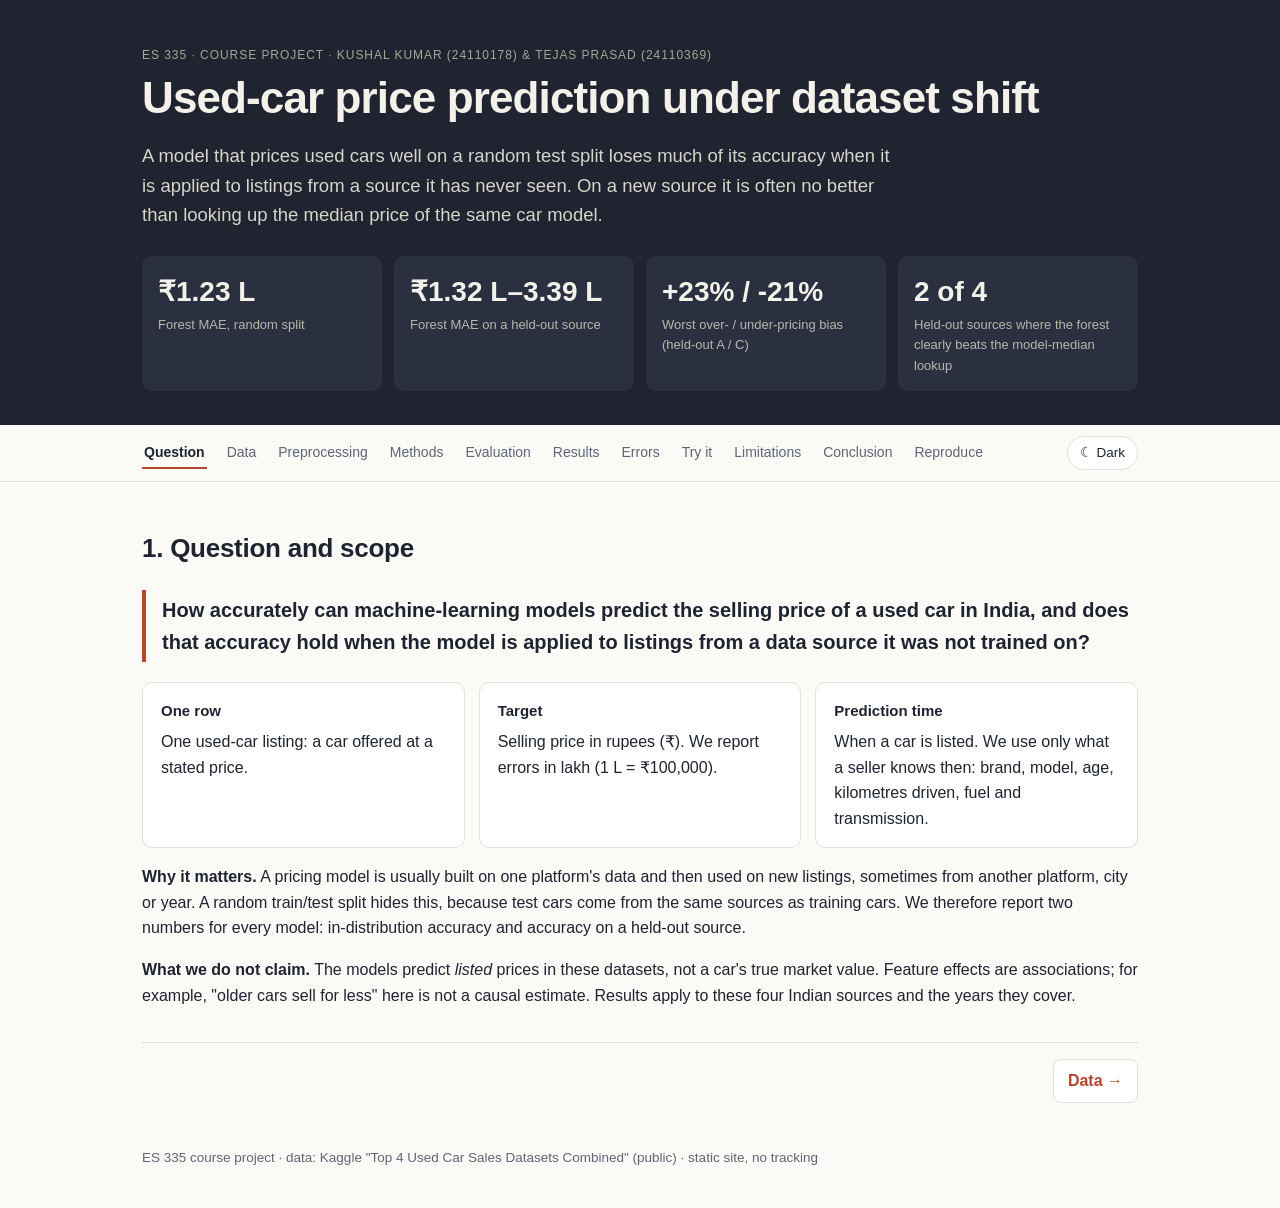
==== commit 938b0e28: "Update analysis, models and website" ====
--- a/docs/index.html
+++ b/docs/index.html
@@ -30,11 +30,13 @@
 </header>
 
 <nav class="toc" aria-label="Project sections">
-  <div class="wrap">
+  <div class="wrap navbar">
+    <div class="tabs">
     <a href="#question">Question</a><a href="#data">Data</a><a href="#prep">Preprocessing</a>
     <a href="#methods">Methods</a><a href="#evaluation">Evaluation</a><a href="#results">Results</a>
     <a href="#errors">Errors</a><a href="#try">Try it</a><a href="#limits">Limitations</a>
     <a href="#conclusion">Conclusion</a><a href="#reproduce">Reproduce</a>
+    </div>
     <button type="button" id="theme-btn" class="theme-btn">☾ Dark</button>
   </div>
 </nav>
--- a/docs/style.css
+++ b/docs/style.css
@@ -39,7 +39,8 @@
 .kpi .v { font-size: 28px; font-weight: 700; font-variant-numeric: tabular-nums; }
 .kpi .l { font-size: 13px; color: #b9b6aa; }
 .toc { position: sticky; top: 0; z-index: 10; background: var(--nav); backdrop-filter: blur(6px); border-bottom: 1px solid var(--line); }
-.toc .wrap { display: flex; gap: 18px; overflow-x: auto; white-space: nowrap; padding-top: 12px; padding-bottom: 12px; }
+.toc .navbar { display: flex; align-items: center; gap: 12px; }
+.toc .tabs { display: flex; gap: 18px; overflow-x: auto; white-space: nowrap; padding: 12px 0; flex: 1; min-width: 0; scrollbar-width: thin; }
 .toc a { color: var(--muted); text-decoration: none; font-size: 14px; }
 .toc a:hover, .toc a.on { color: var(--fg); }
 section { padding: 46px 0 18px; border-bottom: 1px solid var(--line); }
@@ -103,6 +104,9 @@
 .loso-row span.tr { background: #8a93a5; } .loso-row span.te { background: var(--accent); }
 footer { padding: 26px 0 40px; }
 @media (max-width: 760px) {
+  .toc .navbar { gap: 8px; }
+  .toc .tabs { gap: 14px; mask-image: linear-gradient(to right, #000 85%, transparent); -webkit-mask-image: linear-gradient(to right, #000 85%, transparent); }
+  .theme-btn { padding: 5px 10px; }
   .hero { padding: 28px 0 22px; }
   .hero .lede { font-size: 16px; }
   .kpis { grid-template-columns: 1fr 1fr; gap: 8px; margin-top: 16px; }
@@ -113,7 +117,6 @@
 td.txt { white-space: normal; }
 
 /* ---- tabs ---- */
-.toc .wrap { align-items: center; }
 .toc a { padding: 4px 2px; border-bottom: 2px solid transparent; }
 .toc a.on { color: var(--fg); border-bottom-color: var(--accent); font-weight: 600; }
 body.tabs-on main > section { border-bottom: none; min-height: 60vh; }
@@ -121,6 +124,6 @@
 .pager { display: flex; justify-content: space-between; gap: 12px; margin-top: 34px; padding-top: 16px; border-top: 1px solid var(--line); }
 .pager a { text-decoration: none; font-weight: 600; padding: 8px 14px; border: 1px solid var(--line); border-radius: 8px; background: var(--card); }
 .pager a:hover { border-color: var(--accent); }
-.theme-btn { margin-left: auto; flex: none; font: inherit; font-size: 13.5px; padding: 5px 12px; border-radius: 999px;
+.theme-btn { flex: none; font: inherit; font-size: 13.5px; padding: 5px 12px; border-radius: 999px;
   border: 1px solid var(--line); background: var(--card); color: var(--fg); cursor: pointer; }
 .theme-btn:hover { border-color: var(--accent); }
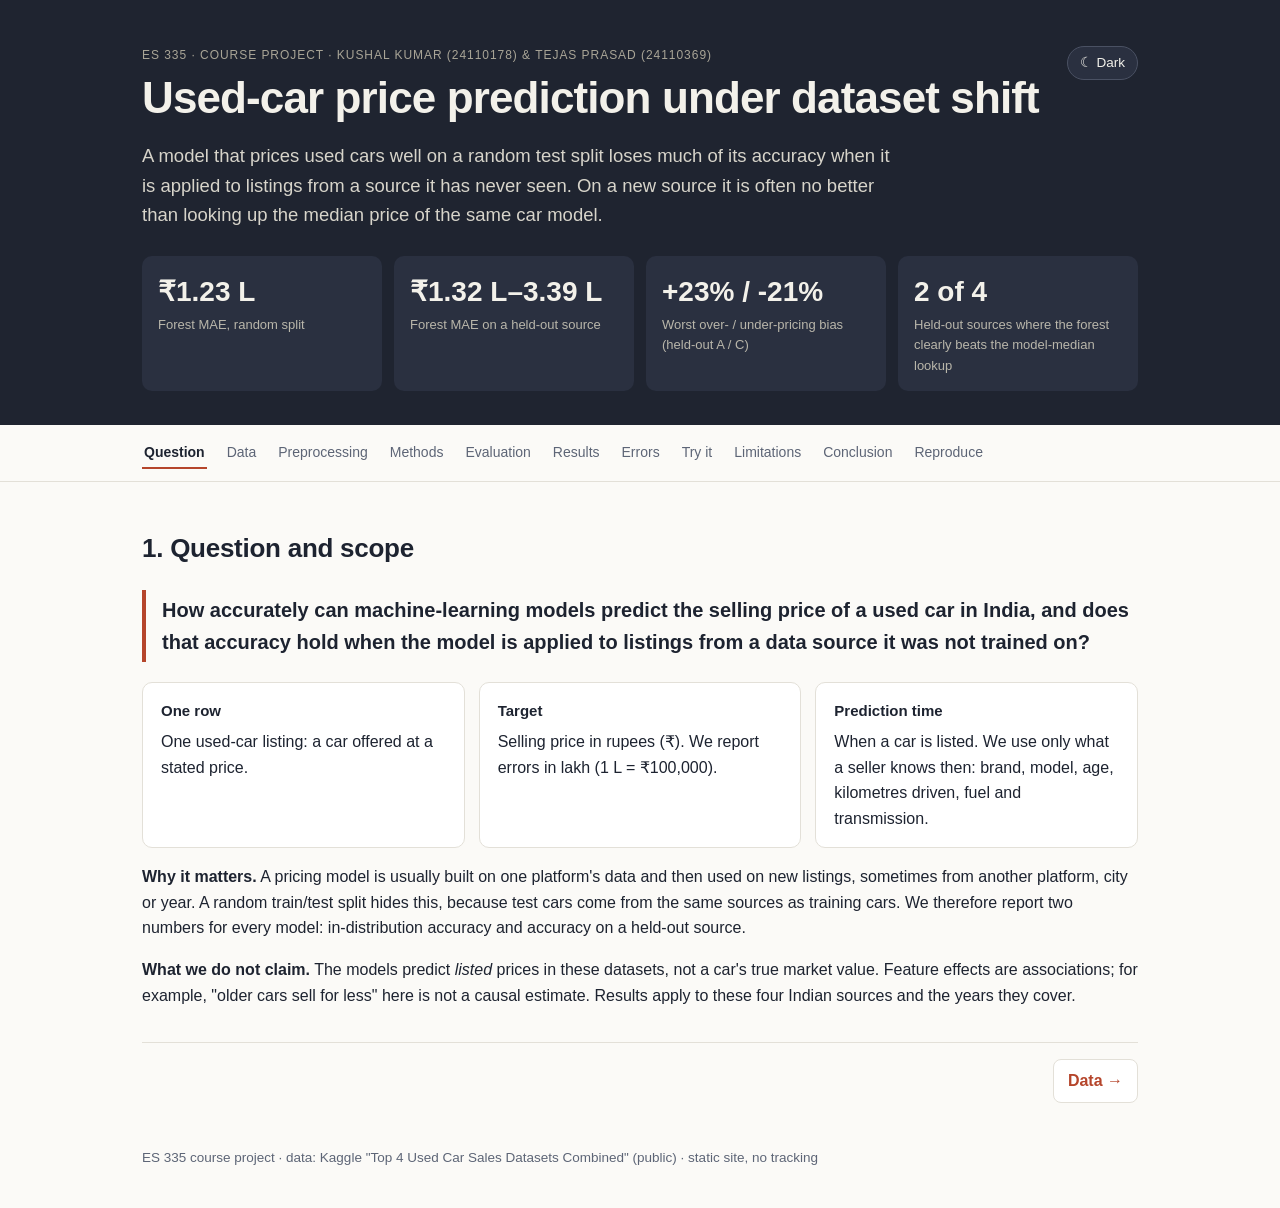
==== commit bc1dfb2b: "Update analysis, models and website" ====
--- a/docs/index.html
+++ b/docs/index.html
@@ -6,7 +6,7 @@
 <title>Used-Car Price Prediction Under Dataset Shift · ES 335</title>
 <meta name="description" content="Do used-car price models trained on some Indian listing sources work on a source they have never seen? ES 335 course project.">
 <link rel="icon" href="data:image/svg+xml,%3Csvg xmlns=%22http://www.w3.org/2000/svg%22 viewBox=%220 0 16 16%22%3E%3Crect width=%2216%22 height=%2216%22 rx=%223%22 fill=%22%23b5452b%22/%3E%3C/svg%3E">
-<link rel="stylesheet" href="style.css">
+<link rel="stylesheet" href="style.css?v=4">
 <script>
   // Apply the saved or system theme before first paint
   (function () {
@@ -19,7 +19,8 @@
 </head>
 <body>
 <header class="hero">
-  <div class="wrap">
+  <div class="wrap hero-wrap">
+    <button type="button" id="theme-btn" class="theme-btn">☾ Dark</button>
     <p class="eyebrow">ES 335 · Course project · Kushal Kumar (24110178) &amp; Tejas Prasad (24110369)</p>
     <h1>Used-car price prediction under dataset shift</h1>
     <p class="lede">A model that prices used cars well on a random test split loses much of its accuracy when it is
@@ -30,14 +31,11 @@
 </header>
 
 <nav class="toc" aria-label="Project sections">
-  <div class="wrap navbar">
-    <div class="tabs">
+  <div class="wrap">
     <a href="#question">Question</a><a href="#data">Data</a><a href="#prep">Preprocessing</a>
     <a href="#methods">Methods</a><a href="#evaluation">Evaluation</a><a href="#results">Results</a>
     <a href="#errors">Errors</a><a href="#try">Try it</a><a href="#limits">Limitations</a>
     <a href="#conclusion">Conclusion</a><a href="#reproduce">Reproduce</a>
-    </div>
-    <button type="button" id="theme-btn" class="theme-btn">☾ Dark</button>
   </div>
 </nav>
 
@@ -383,7 +381,7 @@
 
 </main>
 <footer><div class="wrap small">ES 335 course project · data: Kaggle "Top 4 Used Car Sales Datasets Combined" (public) · static site, no tracking</div></footer>
-<script src="models.js"></script>
-<script src="app.js"></script>
+<script src="models.js?v=4"></script>
+<script src="app.js?v=4"></script>
 </body>
 </html>
--- a/docs/style.css
+++ b/docs/style.css
@@ -39,8 +39,7 @@
 .kpi .v { font-size: 28px; font-weight: 700; font-variant-numeric: tabular-nums; }
 .kpi .l { font-size: 13px; color: #b9b6aa; }
 .toc { position: sticky; top: 0; z-index: 10; background: var(--nav); backdrop-filter: blur(6px); border-bottom: 1px solid var(--line); }
-.toc .navbar { display: flex; align-items: center; gap: 12px; }
-.toc .tabs { display: flex; gap: 18px; overflow-x: auto; white-space: nowrap; padding: 12px 0; flex: 1; min-width: 0; scrollbar-width: thin; }
+.toc .wrap { display: flex; gap: 18px; overflow-x: auto; white-space: nowrap; padding-top: 12px; padding-bottom: 12px; align-items: center; }
 .toc a { color: var(--muted); text-decoration: none; font-size: 14px; }
 .toc a:hover, .toc a.on { color: var(--fg); }
 section { padding: 46px 0 18px; border-bottom: 1px solid var(--line); }
@@ -104,9 +103,8 @@
 .loso-row span.tr { background: #8a93a5; } .loso-row span.te { background: var(--accent); }
 footer { padding: 26px 0 40px; }
 @media (max-width: 760px) {
-  .toc .navbar { gap: 8px; }
-  .toc .tabs { gap: 14px; mask-image: linear-gradient(to right, #000 85%, transparent); -webkit-mask-image: linear-gradient(to right, #000 85%, transparent); }
-  .theme-btn { padding: 5px 10px; }
+  .hero-wrap { padding-top: 34px; }
+  .theme-btn { top: -14px; padding: 4px 10px; font-size: 12.5px; }
   .hero { padding: 28px 0 22px; }
   .hero .lede { font-size: 16px; }
   .kpis { grid-template-columns: 1fr 1fr; gap: 8px; margin-top: 16px; }
@@ -124,6 +122,9 @@
 .pager { display: flex; justify-content: space-between; gap: 12px; margin-top: 34px; padding-top: 16px; border-top: 1px solid var(--line); }
 .pager a { text-decoration: none; font-weight: 600; padding: 8px 14px; border: 1px solid var(--line); border-radius: 8px; background: var(--card); }
 .pager a:hover { border-color: var(--accent); }
-.theme-btn { flex: none; font: inherit; font-size: 13.5px; padding: 5px 12px; border-radius: 999px;
-  border: 1px solid var(--line); background: var(--card); color: var(--fg); cursor: pointer; }
-.theme-btn:hover { border-color: var(--accent); }
+/* theme toggle sits in the header, outside the tab bar */
+.hero-wrap { position: relative; }
+.theme-btn { position: absolute; top: 0; right: 22px; font: inherit; font-size: 13.5px; padding: 5px 12px; border-radius: 999px;
+  border: 1px solid #4a5163; background: #2a3040; color: #f3f1ea; cursor: pointer; }
+.theme-btn:hover { border-color: #e0714f; }
+.hero .eyebrow { padding-right: 96px; }
